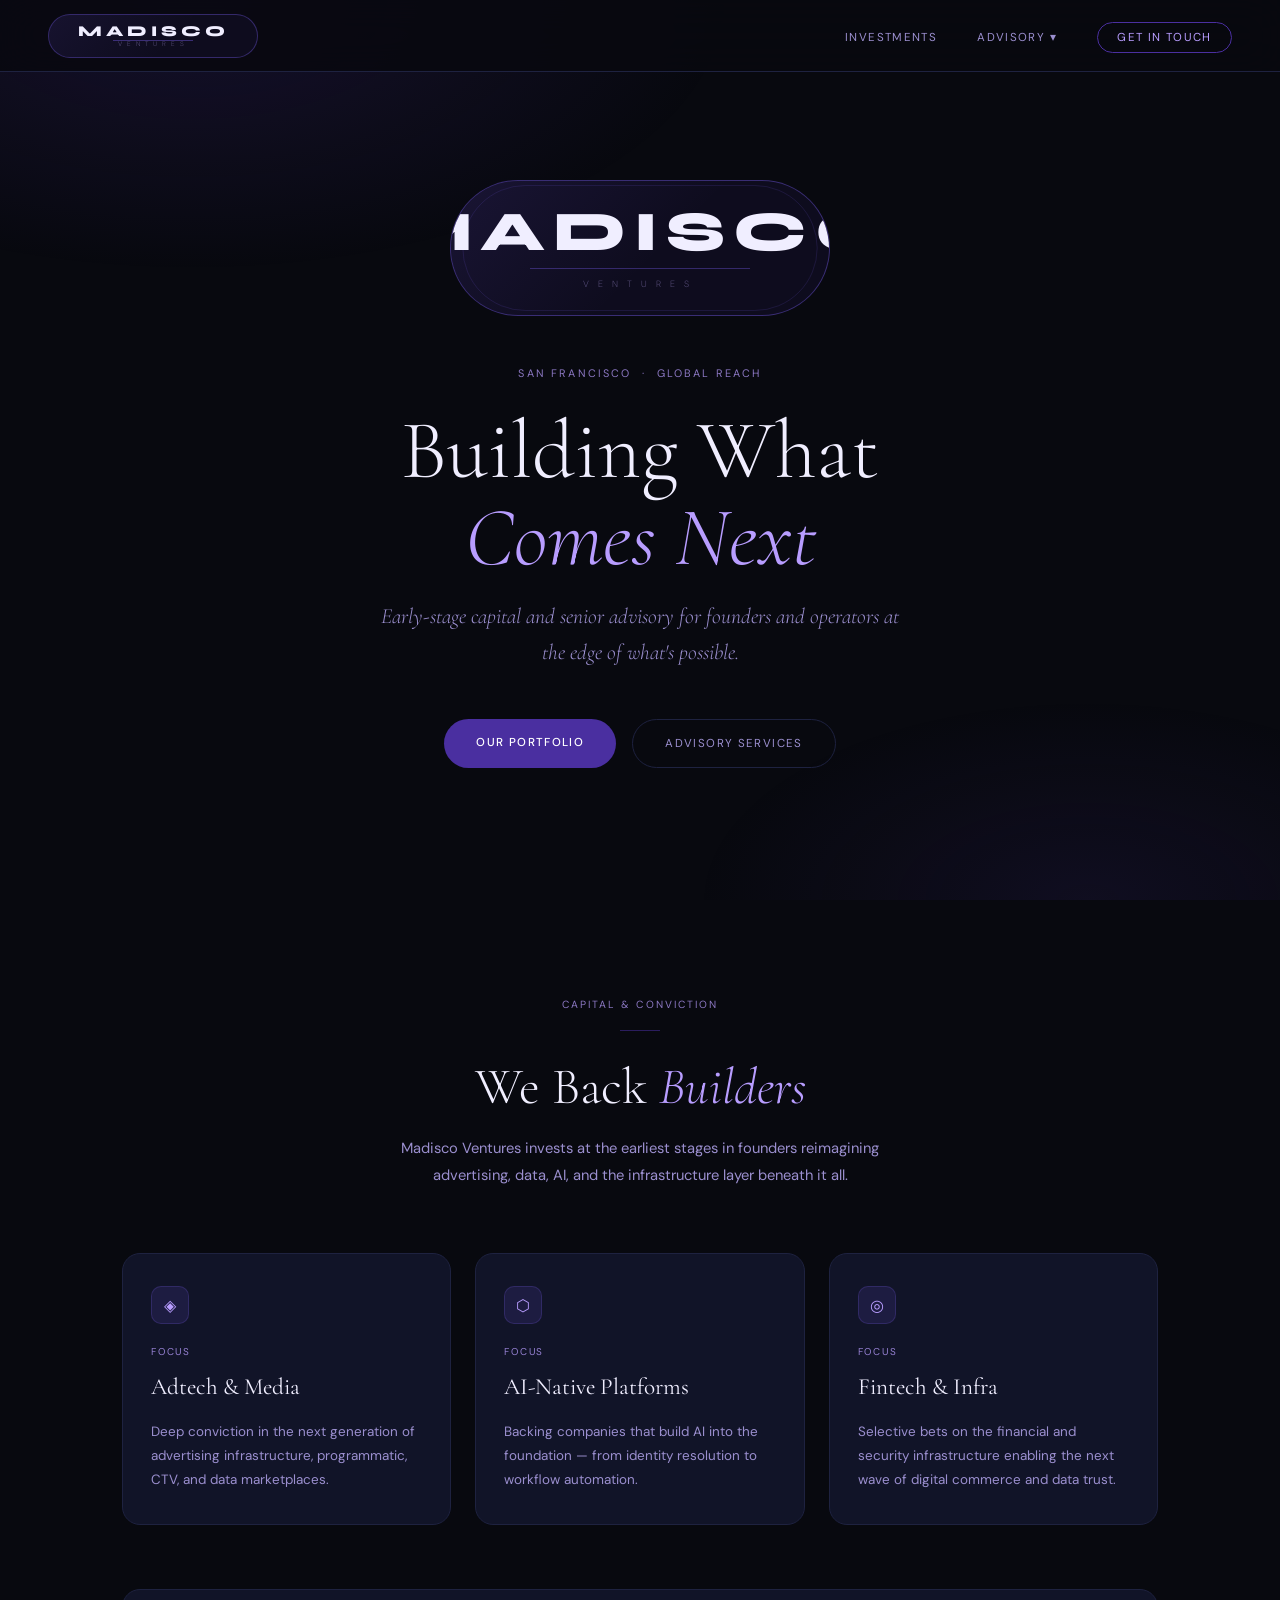
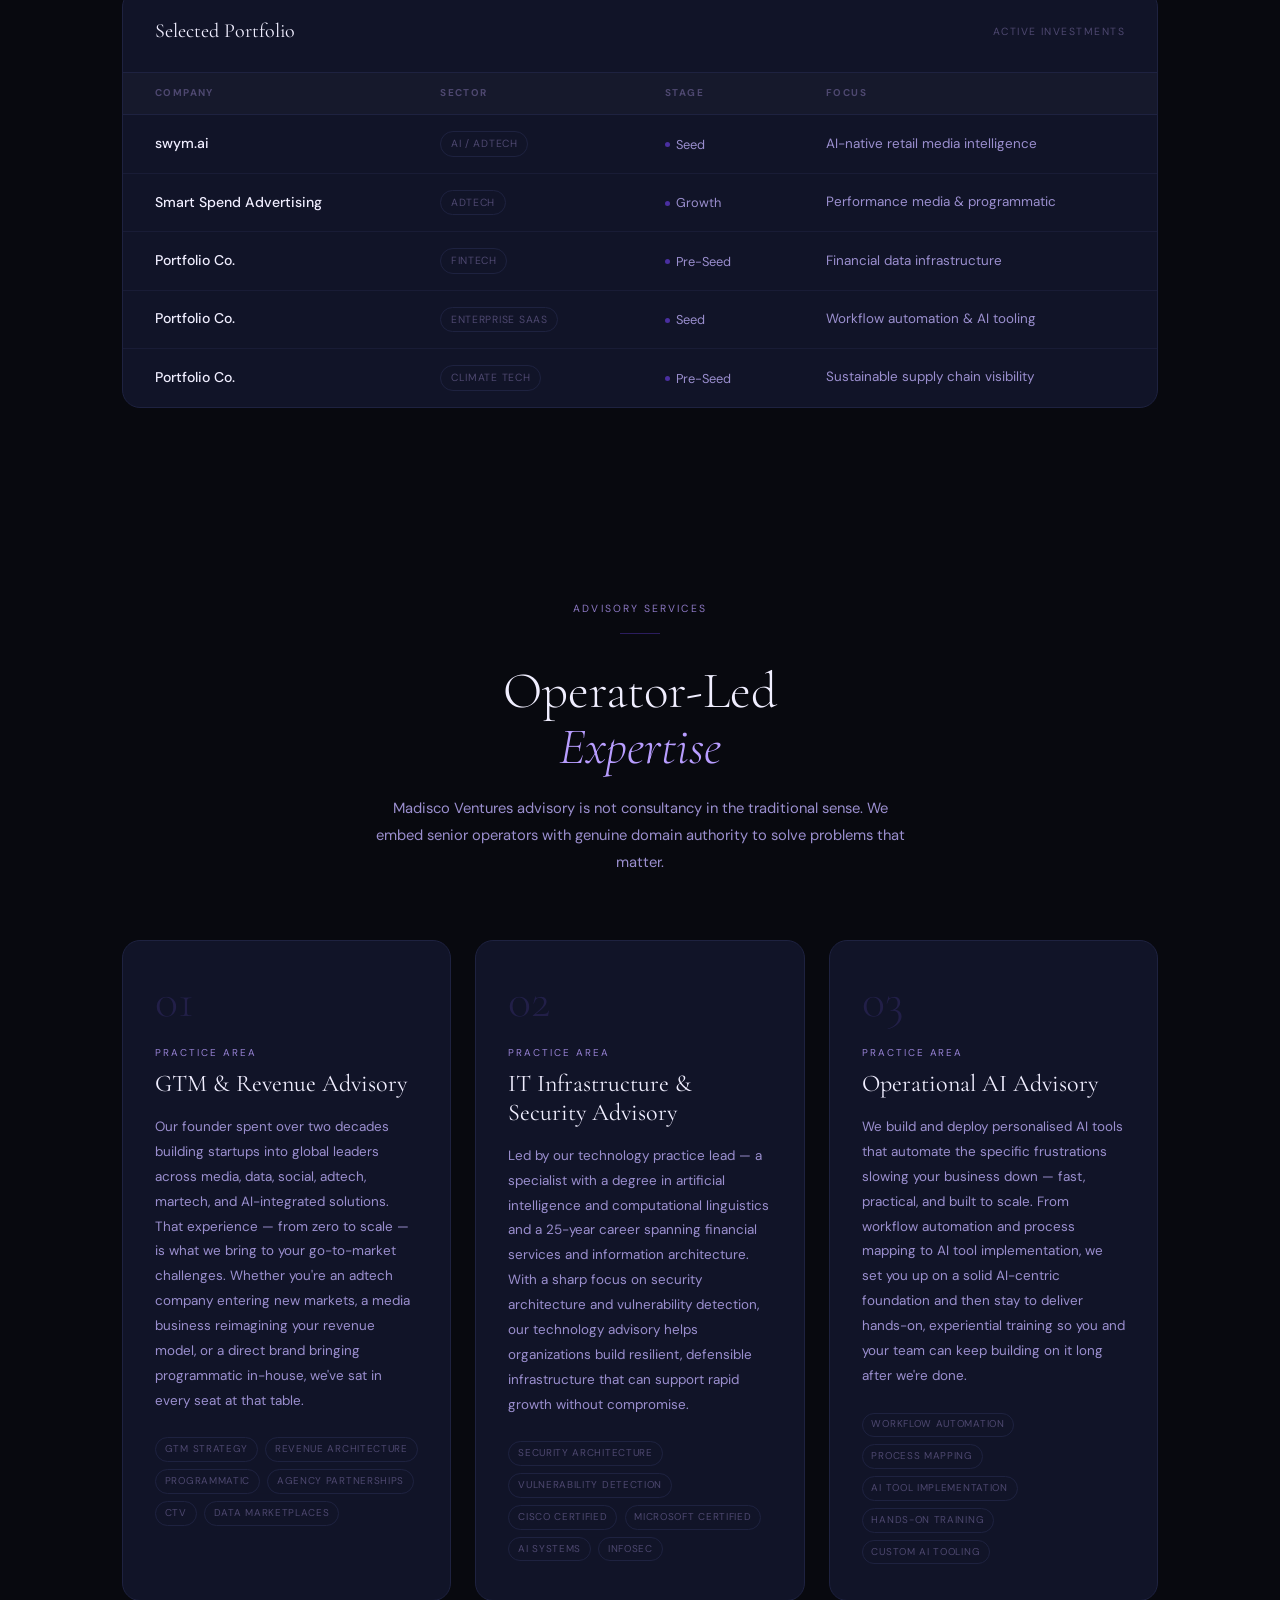
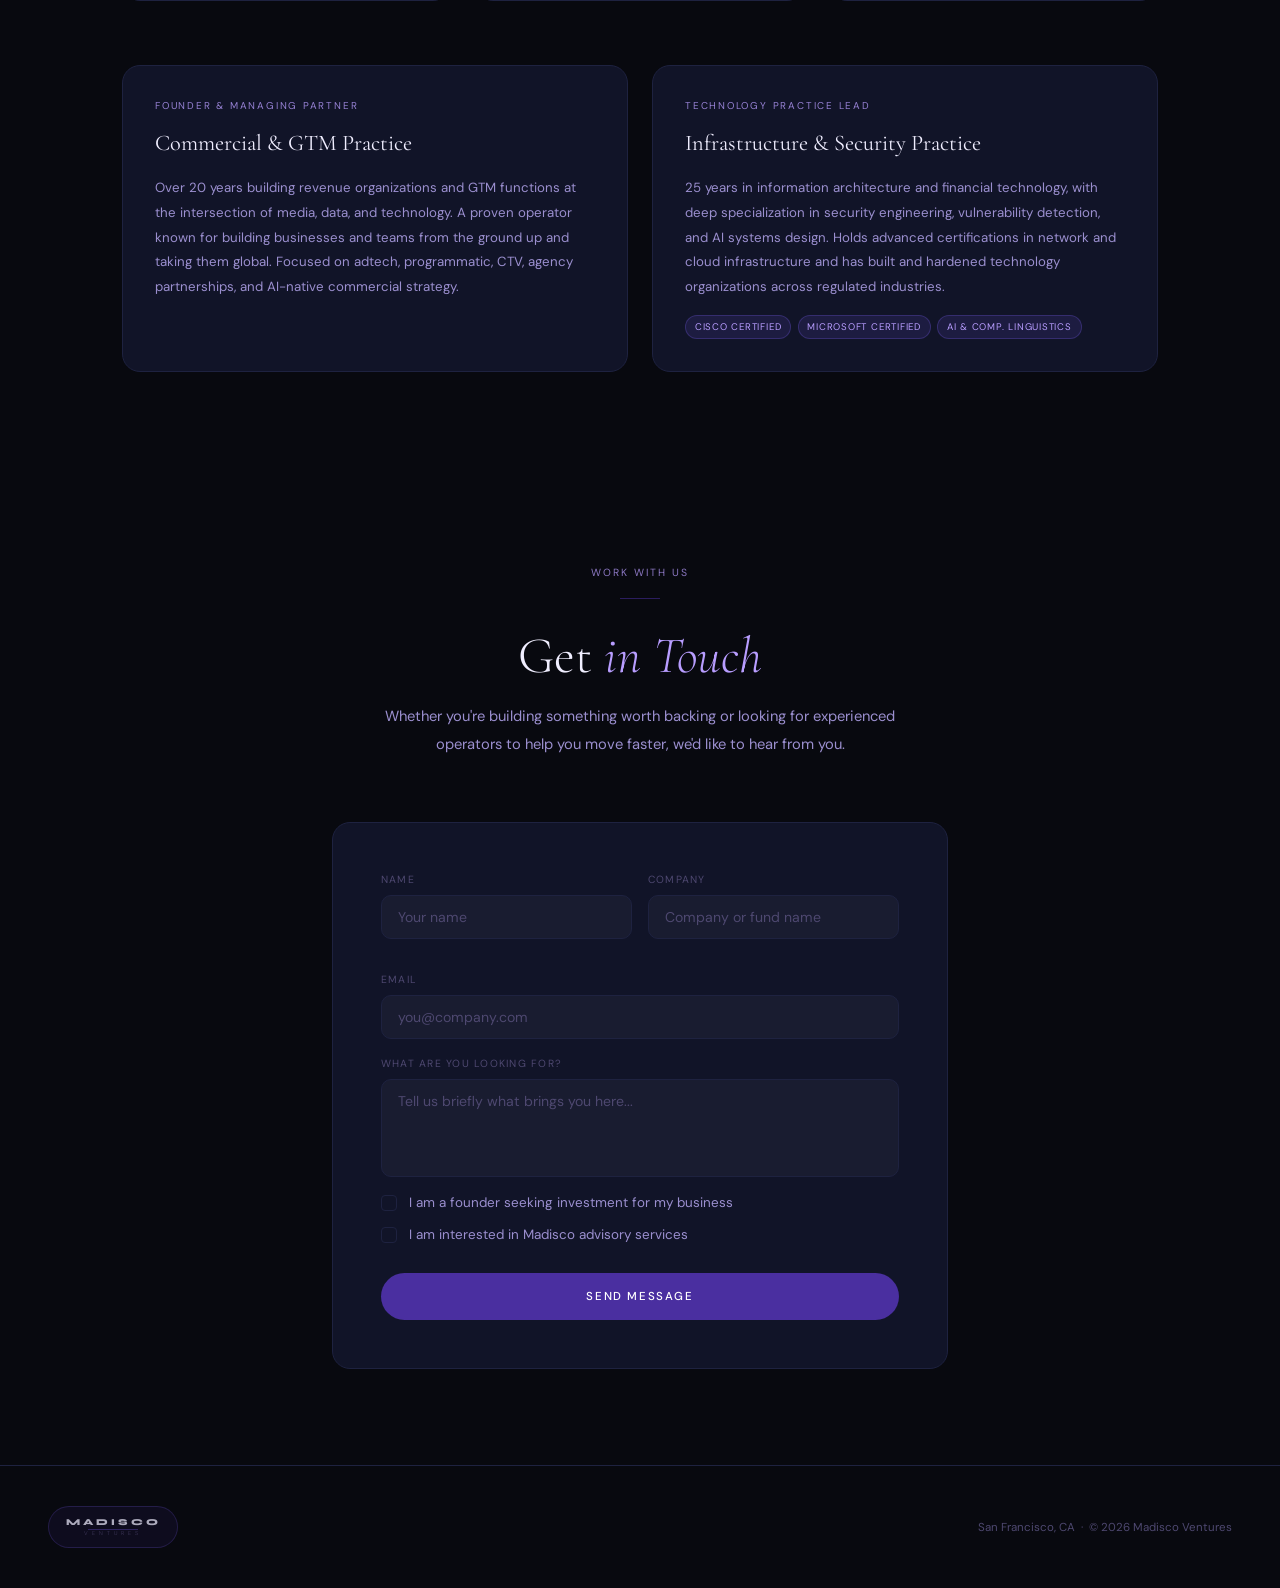
==== index.html @ ab62515a "add site content" ====
<!DOCTYPE html>
<html lang="en">
<head>
<meta charset="UTF-8">
<meta name="viewport" content="width=device-width, initial-scale=1.0">
<title>Madisco Ventures</title>
<link href="https://fonts.googleapis.com/css2?family=Syne:wght@700;800&family=Cormorant+Garamond:ital,wght@0,300;0,400;1,300;1,400&family=DM+Sans:wght@200;300;400;500&display=swap" rel="stylesheet">
<style>
  *, *::before, *::after { box-sizing: border-box; margin: 0; padding: 0; }

  :root {
    --navy: #08090f;
    --navy-mid: #0e0c1e;
    --navy-card: #111428;
    --navy-border: #1e2240;
    --purple-deep: #2d1f5e;
    --purple-mid: #4a2fa0;
    --purple-bright: #7c5ff5;
    --purple-light: #b89dff;
    --purple-glow: rgba(124, 95, 245, 0.12);
    --text-primary: #f0eeff;
    --text-secondary: #9b8fcf;
    --text-muted: #4e4870;
    --accent: #c4aeff;
    --white: #ffffff;
    --font-display: 'Syne', sans-serif;
    --font-editorial: 'Cormorant Garamond', serif;
    --font-body: 'DM Sans', sans-serif;
    --radius: 18px;
    --radius-sm: 10px;
  }

  html { scroll-behavior: smooth; }

  body {
    background: var(--navy);
    color: var(--text-primary);
    font-family: var(--font-body);
    font-size: 16px;
    line-height: 1.7;
    min-height: 100vh;
    overflow-x: hidden;
  }

  body::before {
    content: '';
    position: fixed;
    inset: 0;
    background:
      radial-gradient(ellipse 70% 50% at 15% 0%, rgba(74,47,160,0.2) 0%, transparent 60%),
      radial-gradient(ellipse 55% 40% at 85% 100%, rgba(45,31,94,0.22) 0%, transparent 55%);
    pointer-events: none;
    z-index: 0;
  }

  /* ── NAV ── */
  nav {
    position: fixed;
    top: 0; left: 0; right: 0;
    z-index: 100;
    display: flex;
    align-items: center;
    justify-content: space-between;
    padding: 0 3rem;
    height: 72px;
    background: rgba(8,9,15,0.88);
    backdrop-filter: blur(20px);
    border-bottom: 1px solid var(--navy-border);
  }

  /* LOGO PILL */
  .nav-logo {
    display: flex;
    align-items: center;
    justify-content: center;
    text-decoration: none;
    width: 210px;
    height: 44px;
    border-radius: 999px;
    background: var(--navy-mid);
    border: 1px solid rgba(124,95,245,0.35);
    position: relative;
    overflow: hidden;
    flex-shrink: 0;
  }

  .nav-logo::before {
    content: '';
    position: absolute;
    inset: 0;
    border-radius: 999px;
    background: linear-gradient(135deg, rgba(124,95,245,0.08) 0%, transparent 60%);
  }

  .nav-logo-inner {
    display: flex;
    flex-direction: column;
    align-items: center;
    justify-content: center;
    gap: 1px;
    position: relative;
    z-index: 1;
  }

  .nav-logo-main {
    font-family: 'Syne', sans-serif;
    font-weight: 800;
    font-size: 15px;
    letter-spacing: 4px;
    color: var(--text-primary);
    line-height: 1;
    text-transform: uppercase;
  }

  .nav-logo-rule {
    width: 80px;
    height: 0.5px;
    background: rgba(124,95,245,0.4);
  }

  .nav-logo-sub {
    font-family: var(--font-body);
    font-weight: 200;
    font-size: 6.5px;
    letter-spacing: 5px;
    color: rgba(196,174,255,0.55);
    text-transform: uppercase;
    line-height: 1;
  }

  .nav-links {
    display: flex;
    align-items: center;
    gap: 2.5rem;
    list-style: none;
  }

  .nav-links a {
    color: var(--text-secondary);
    text-decoration: none;
    font-size: 0.72rem;
    font-weight: 400;
    letter-spacing: 0.12em;
    text-transform: uppercase;
    transition: color 0.2s;
    cursor: pointer;
  }

  .nav-links a:hover { color: var(--accent); }

  .nav-links .dropdown { position: relative; }

  .nav-links .dropdown-menu {
    display: none;
    position: absolute;
    top: calc(100% + 14px);
    left: 50%;
    transform: translateX(-50%);
    background: var(--navy-card);
    border: 1px solid var(--navy-border);
    border-radius: var(--radius-sm);
    padding: 0.5rem 0;
    min-width: 270px;
    z-index: 200;
  }

  .nav-links .dropdown:hover .dropdown-menu { display: block; }

  .nav-links .dropdown-menu a {
    display: block;
    padding: 0.65rem 1.3rem;
    font-size: 0.7rem;
    letter-spacing: 0.09em;
    white-space: nowrap;
    color: var(--text-secondary);
  }

  .nav-links .dropdown-menu a:hover {
    background: var(--purple-glow);
    color: var(--accent);
  }

  .nav-cta {
    border: 1px solid var(--purple-mid) !important;
    color: var(--purple-light) !important;
    padding: 0.42rem 1.2rem;
    border-radius: 999px;
    transition: background 0.2s, border-color 0.2s !important;
  }

  .nav-cta:hover {
    background: var(--purple-glow) !important;
    border-color: var(--purple-light) !important;
    color: var(--accent) !important;
  }

  /* ── SECTIONS ── */
  section { position: relative; z-index: 1; }

  /* ── HERO ── */
  #home {
    min-height: 100vh;
    display: flex;
    flex-direction: column;
    align-items: center;
    justify-content: center;
    text-align: center;
    padding: 8rem 2rem 5rem;
  }

  /* HERO LOGO LARGE */
  .hero-logo-pill {
    display: inline-flex;
    flex-direction: column;
    align-items: center;
    justify-content: center;
    width: 380px;
    height: 136px;
    border-radius: 999px;
    background: var(--navy-mid);
    border: 1px solid rgba(124,95,245,0.4);
    position: relative;
    overflow: hidden;
    margin-bottom: 3rem;
  }

  .hero-logo-pill::before {
    content: '';
    position: absolute;
    inset: 0;
    border-radius: 999px;
    background: linear-gradient(135deg, rgba(124,95,245,0.1) 0%, transparent 55%);
  }

  .hero-logo-pill::after {
    content: '';
    position: absolute;
    inset: 0;
    border-radius: 999px;
    border: 1px solid rgba(124,95,245,0.15);
    transform: scale(0.94);
  }

  .hero-logo-main {
    font-family: 'Syne', sans-serif;
    font-weight: 800;
    font-size: 56px;
    letter-spacing: 8px;
    color: var(--text-primary);
    line-height: 1;
    position: relative;
    z-index: 1;
  }

  .hero-logo-rule {
    width: 220px;
    height: 0.5px;
    background: rgba(124,95,245,0.35);
    margin: 8px 0;
    position: relative;
    z-index: 1;
  }

  .hero-logo-sub {
    font-family: var(--font-body);
    font-weight: 200;
    font-size: 9px;
    letter-spacing: 9px;
    color: rgba(196,174,255,0.5);
    text-transform: uppercase;
    position: relative;
    z-index: 1;
  }

  .hero-eyebrow {
    font-size: 0.68rem;
    font-weight: 400;
    letter-spacing: 0.2em;
    text-transform: uppercase;
    color: var(--purple-light);
    margin-bottom: 1.5rem;
    opacity: 0.75;
  }

  .hero-title {
    font-family: var(--font-editorial);
    font-size: clamp(3rem, 6.5vw, 6rem);
    font-weight: 300;
    line-height: 1.05;
    color: var(--text-primary);
    margin-bottom: 1rem;
  }

  .hero-title em {
    font-style: italic;
    color: var(--purple-light);
  }

  .hero-sub {
    font-family: var(--font-editorial);
    font-size: clamp(1rem, 1.8vw, 1.35rem);
    font-weight: 300;
    font-style: italic;
    color: var(--text-secondary);
    max-width: 520px;
    margin: 0 auto 3rem;
  }

  .hero-actions {
    display: flex;
    gap: 1rem;
    justify-content: center;
    flex-wrap: wrap;
  }

  .btn-primary {
    background: var(--purple-mid);
    color: var(--white);
    border: none;
    padding: 0.85rem 2rem;
    border-radius: 999px;
    font-family: var(--font-body);
    font-size: 0.72rem;
    font-weight: 500;
    letter-spacing: 0.12em;
    text-transform: uppercase;
    cursor: pointer;
    transition: background 0.2s, transform 0.15s;
    text-decoration: none;
    display: inline-block;
  }

  .btn-primary:hover { background: var(--purple-bright); transform: translateY(-1px); }

  .btn-outline {
    background: transparent;
    color: var(--text-secondary);
    border: 1px solid var(--navy-border);
    padding: 0.85rem 2rem;
    border-radius: 999px;
    font-family: var(--font-body);
    font-size: 0.72rem;
    font-weight: 400;
    letter-spacing: 0.12em;
    text-transform: uppercase;
    cursor: pointer;
    transition: border-color 0.2s, color 0.2s;
    text-decoration: none;
    display: inline-block;
  }

  .btn-outline:hover { border-color: var(--purple-mid); color: var(--accent); }

  /* ── SHARED SECTION STYLES ── */
  .section-divider {
    width: 40px;
    height: 1px;
    background: var(--purple-mid);
    margin: 0 auto 1.8rem;
    opacity: 0.55;
  }

  .section-header {
    text-align: center;
    margin-bottom: 4rem;
  }

  .section-eyebrow {
    font-size: 0.65rem;
    letter-spacing: 0.2em;
    text-transform: uppercase;
    color: var(--purple-light);
    margin-bottom: 1rem;
    opacity: 0.75;
  }

  .section-title {
    font-family: var(--font-editorial);
    font-size: clamp(2.2rem, 4vw, 3.5rem);
    font-weight: 300;
    line-height: 1.1;
    color: var(--text-primary);
  }

  .section-title em {
    font-style: italic;
    color: var(--purple-light);
  }

  .section-body {
    font-size: 0.92rem;
    color: var(--text-secondary);
    max-width: 540px;
    margin: 1.2rem auto 0;
    line-height: 1.85;
  }

  /* ── INVESTMENTS ── */
  #investments {
    padding: 6rem 2rem;
    max-width: 1100px;
    margin: 0 auto;
  }

  .pillars {
    display: grid;
    grid-template-columns: repeat(auto-fit, minmax(270px, 1fr));
    gap: 1.5rem;
    margin-bottom: 4rem;
  }

  .pillar-card {
    background: var(--navy-card);
    border: 1px solid var(--navy-border);
    border-radius: var(--radius);
    padding: 2rem 1.75rem;
    transition: border-color 0.25s;
  }

  .pillar-card:hover { border-color: rgba(124,95,245,0.4); }

  .pillar-icon {
    width: 38px;
    height: 38px;
    border-radius: 10px;
    background: var(--purple-glow);
    border: 1px solid rgba(124,95,245,0.2);
    display: flex;
    align-items: center;
    justify-content: center;
    margin-bottom: 1.2rem;
    font-size: 1rem;
    color: var(--purple-light);
  }

  .pillar-label {
    font-size: 0.62rem;
    letter-spacing: 0.18em;
    text-transform: uppercase;
    color: var(--purple-light);
    margin-bottom: 0.5rem;
    opacity: 0.8;
  }

  .pillar-title {
    font-family: var(--font-editorial);
    font-size: 1.45rem;
    font-weight: 400;
    color: var(--text-primary);
    margin-bottom: 0.75rem;
  }

  .pillar-desc {
    font-size: 0.84rem;
    color: var(--text-secondary);
    line-height: 1.8;
  }

  /* PORTFOLIO TABLE */
  .portfolio-table-wrap {
    background: var(--navy-card);
    border: 1px solid var(--navy-border);
    border-radius: var(--radius);
    overflow: hidden;
  }

  .portfolio-table-header {
    padding: 1.5rem 2rem;
    border-bottom: 1px solid var(--navy-border);
    display: flex;
    align-items: center;
    justify-content: space-between;
  }

  .portfolio-table-header h3 {
    font-family: var(--font-editorial);
    font-size: 1.25rem;
    font-weight: 400;
    color: var(--text-primary);
  }

  .portfolio-table-header span {
    font-size: 0.65rem;
    letter-spacing: 0.14em;
    text-transform: uppercase;
    color: var(--text-muted);
  }

  table { width: 100%; border-collapse: collapse; }

  thead th {
    padding: 0.75rem 2rem;
    font-size: 0.62rem;
    letter-spacing: 0.14em;
    text-transform: uppercase;
    color: var(--text-muted);
    text-align: left;
    background: rgba(255,255,255,0.02);
    border-bottom: 1px solid var(--navy-border);
  }

  tbody td {
    padding: 1rem 2rem;
    font-size: 0.84rem;
    color: var(--text-secondary);
    border-bottom: 1px solid rgba(30,34,64,0.6);
    vertical-align: middle;
  }

  tbody tr:last-child td { border-bottom: none; }
  tbody tr:hover td { background: rgba(124,95,245,0.04); }

  .company-name { color: var(--text-primary); font-weight: 500; font-size: 0.88rem; }

  .sector-badge {
    display: inline-block;
    padding: 0.18rem 0.6rem;
    border-radius: 999px;
    font-size: 0.65rem;
    letter-spacing: 0.07em;
    text-transform: uppercase;
    border: 1px solid var(--navy-border);
    color: var(--text-muted);
  }

  .stage-dot {
    display: inline-flex;
    align-items: center;
    gap: 0.4rem;
    font-size: 0.8rem;
  }

  .stage-dot::before {
    content: '';
    display: inline-block;
    width: 5px;
    height: 5px;
    border-radius: 50%;
    background: var(--purple-mid);
    flex-shrink: 0;
  }

  /* ── ADVISORY ── */
  #advisory {
    padding: 6rem 2rem;
    max-width: 1100px;
    margin: 0 auto;
  }

  .advisory-grid {
    display: grid;
    grid-template-columns: repeat(auto-fit, minmax(300px, 1fr));
    gap: 1.5rem;
    margin-bottom: 4rem;
  }

  .advisory-card {
    background: var(--navy-card);
    border: 1px solid var(--navy-border);
    border-radius: var(--radius);
    padding: 2.25rem 2rem;
    transition: border-color 0.25s, transform 0.2s;
    position: relative;
    overflow: hidden;
  }

  .advisory-card::before {
    content: '';
    position: absolute;
    top: 0; left: 0; right: 0;
    height: 2px;
    background: linear-gradient(90deg, var(--purple-mid), transparent);
    opacity: 0;
    transition: opacity 0.25s;
  }

  .advisory-card:hover {
    border-color: rgba(124,95,245,0.4);
    transform: translateY(-2px);
  }

  .advisory-card:hover::before { opacity: 1; }

  .advisory-number {
    font-family: var(--font-editorial);
    font-size: 3rem;
    font-weight: 300;
    color: rgba(124,95,245,0.16);
    line-height: 1;
    margin-bottom: 1.2rem;
  }

  .advisory-practice {
    font-size: 0.62rem;
    letter-spacing: 0.2em;
    text-transform: uppercase;
    color: var(--purple-light);
    margin-bottom: 0.55rem;
    opacity: 0.8;
  }

  .advisory-title {
    font-family: var(--font-editorial);
    font-size: 1.5rem;
    font-weight: 400;
    color: var(--text-primary);
    margin-bottom: 1rem;
    line-height: 1.2;
  }

  .advisory-desc {
    font-size: 0.84rem;
    color: var(--text-secondary);
    line-height: 1.85;
    margin-bottom: 1.5rem;
  }

  .advisory-tags {
    display: flex;
    flex-wrap: wrap;
    gap: 0.45rem;
  }

  .tag {
    font-size: 0.62rem;
    letter-spacing: 0.07em;
    text-transform: uppercase;
    color: var(--text-muted);
    border: 1px solid var(--navy-border);
    padding: 0.18rem 0.55rem;
    border-radius: 999px;
  }

  /* TEAM */
  .team-strip {
    display: grid;
    grid-template-columns: repeat(auto-fit, minmax(280px, 1fr));
    gap: 1.5rem;
    margin-top: 3rem;
  }

  .team-card {
    background: var(--navy-card);
    border: 1px solid var(--navy-border);
    border-radius: var(--radius);
    padding: 2rem;
  }

  .team-role {
    font-size: 0.62rem;
    letter-spacing: 0.18em;
    text-transform: uppercase;
    color: var(--purple-light);
    margin-bottom: 0.55rem;
    opacity: 0.8;
  }

  .team-name {
    font-family: var(--font-editorial);
    font-size: 1.4rem;
    font-weight: 400;
    color: var(--text-primary);
    margin-bottom: 0.9rem;
  }

  .team-bio {
    font-size: 0.83rem;
    color: var(--text-secondary);
    line-height: 1.85;
  }

  .cert-row {
    display: flex;
    flex-wrap: wrap;
    gap: 0.4rem;
    margin-top: 1rem;
  }

  .cert {
    font-size: 0.6rem;
    letter-spacing: 0.08em;
    text-transform: uppercase;
    color: var(--purple-light);
    border: 1px solid rgba(124,95,245,0.25);
    padding: 0.18rem 0.55rem;
    border-radius: 999px;
    background: var(--purple-glow);
  }

  /* ── CONTACT ── */
  #contact {
    padding: 6rem 2rem;
    max-width: 680px;
    margin: 0 auto;
  }

  .contact-form {
    background: var(--navy-card);
    border: 1px solid var(--navy-border);
    border-radius: var(--radius);
    padding: 3rem;
    margin-top: 3rem;
  }

  .form-row {
    display: grid;
    grid-template-columns: 1fr 1fr;
    gap: 1rem;
    margin-bottom: 1rem;
  }

  .form-group {
    display: flex;
    flex-direction: column;
    gap: 0.4rem;
    margin-bottom: 1rem;
  }

  .form-group label {
    font-size: 0.65rem;
    letter-spacing: 0.12em;
    text-transform: uppercase;
    color: var(--text-muted);
  }

  .form-group input,
  .form-group textarea {
    background: rgba(255,255,255,0.035);
    border: 1px solid var(--navy-border);
    border-radius: var(--radius-sm);
    color: var(--text-primary);
    font-family: var(--font-body);
    font-size: 0.88rem;
    padding: 0.75rem 1rem;
    outline: none;
    transition: border-color 0.2s;
    resize: none;
  }

  .form-group input:focus,
  .form-group textarea:focus { border-color: var(--purple-mid); }

  .form-group input::placeholder,
  .form-group textarea::placeholder { color: var(--text-muted); }

  .checkbox-group {
    display: flex;
    flex-direction: column;
    gap: 0.75rem;
    margin-bottom: 1.75rem;
  }

  .checkbox-label {
    display: flex;
    align-items: flex-start;
    gap: 0.75rem;
    cursor: pointer;
    font-size: 0.84rem;
    color: var(--text-secondary);
    line-height: 1.5;
  }

  .checkbox-label input[type="checkbox"] {
    appearance: none;
    width: 16px;
    height: 16px;
    border: 1px solid var(--navy-border);
    border-radius: 4px;
    background: transparent;
    cursor: pointer;
    flex-shrink: 0;
    margin-top: 2px;
    transition: background 0.15s, border-color 0.15s;
    position: relative;
  }

  .checkbox-label input[type="checkbox"]:checked {
    background: var(--purple-mid);
    border-color: var(--purple-mid);
  }

  .checkbox-label input[type="checkbox"]:checked::after {
    content: '✓';
    position: absolute;
    top: 50%; left: 50%;
    transform: translate(-50%, -50%);
    color: white;
    font-size: 10px;
    line-height: 1;
  }

  .form-submit {
    width: 100%;
    padding: 1rem;
    background: var(--purple-mid);
    color: white;
    border: none;
    border-radius: 999px;
    font-family: var(--font-body);
    font-size: 0.72rem;
    font-weight: 500;
    letter-spacing: 0.14em;
    text-transform: uppercase;
    cursor: pointer;
    transition: background 0.2s, transform 0.15s;
  }

  .form-submit:hover { background: var(--purple-bright); transform: translateY(-1px); }

  /* ── FOOTER ── */
  footer {
    position: relative;
    z-index: 1;
    border-top: 1px solid var(--navy-border);
    padding: 2.5rem 3rem;
    display: flex;
    align-items: center;
    justify-content: space-between;
    flex-wrap: wrap;
    gap: 1rem;
  }

  .footer-logo-pill {
    display: inline-flex;
    flex-direction: column;
    align-items: center;
    justify-content: center;
    width: 130px;
    height: 42px;
    border-radius: 999px;
    background: var(--navy-mid);
    border: 1px solid rgba(124,95,245,0.2);
    gap: 2px;
  }

  .footer-logo-main {
    font-family: 'Syne', sans-serif;
    font-weight: 800;
    font-size: 9px;
    letter-spacing: 3px;
    color: rgba(240,238,255,0.7);
    text-transform: uppercase;
    line-height: 1;
  }

  .footer-logo-rule {
    width: 50px;
    height: 0.5px;
    background: rgba(124,95,245,0.3);
  }

  .footer-logo-sub {
    font-family: var(--font-body);
    font-weight: 200;
    font-size: 5.5px;
    letter-spacing: 4px;
    color: rgba(196,174,255,0.4);
    text-transform: uppercase;
    line-height: 1;
  }

  footer p {
    font-size: 0.72rem;
    color: var(--text-muted);
  }

  /* ── ANIMATIONS ── */
  .fade-up {
    opacity: 0;
    transform: translateY(22px);
    transition: opacity 0.65s ease, transform 0.65s ease;
  }

  .fade-up.visible {
    opacity: 1;
    transform: translateY(0);
  }
</style>
</head>
<body>

<!-- NAV -->
<nav>
  <a class="nav-logo" href="#home">
    <div class="nav-logo-inner">
      <span class="nav-logo-main">MADISCO</span>
      <div class="nav-logo-rule"></div>
      <span class="nav-logo-sub">Ventures</span>
    </div>
  </a>
  <ul class="nav-links">
    <li><a href="#investments">Investments</a></li>
    <li class="dropdown">
      <a href="#advisory">Advisory &#9662;</a>
      <div class="dropdown-menu">
        <a href="#advisory">GTM &amp; Revenue Advisory</a>
        <a href="#advisory">IT Infrastructure &amp; Security Advisory</a>
        <a href="#advisory">Operational AI Advisory</a>
      </div>
    </li>
    <li><a href="#contact" class="nav-cta">Get in Touch</a></li>
  </ul>
</nav>

<!-- HERO -->
<section id="home">
  <div class="hero-logo-pill">
    <span class="hero-logo-main">MADISCO</span>
    <div class="hero-logo-rule"></div>
    <span class="hero-logo-sub">Ventures</span>
  </div>
  <p class="hero-eyebrow">San Francisco &nbsp;·&nbsp; Global Reach</p>
  <h1 class="hero-title">Building What<br><em>Comes Next</em></h1>
  <p class="hero-sub">Early-stage capital and senior advisory for founders and operators at the edge of what's possible.</p>
  <div class="hero-actions">
    <a href="#investments" class="btn-primary">Our Portfolio</a>
    <a href="#advisory" class="btn-outline">Advisory Services</a>
  </div>
</section>

<!-- INVESTMENTS -->
<section id="investments">
  <div class="section-header fade-up">
    <p class="section-eyebrow">Capital &amp; Conviction</p>
    <div class="section-divider"></div>
    <h2 class="section-title">We Back <em>Builders</em></h2>
    <p class="section-body">Madisco Ventures invests at the earliest stages in founders reimagining advertising, data, AI, and the infrastructure layer beneath it all.</p>
  </div>

  <div class="pillars fade-up">
    <div class="pillar-card">
      <div class="pillar-icon">◈</div>
      <p class="pillar-label">Focus</p>
      <h3 class="pillar-title">Adtech &amp; Media</h3>
      <p class="pillar-desc">Deep conviction in the next generation of advertising infrastructure, programmatic, CTV, and data marketplaces.</p>
    </div>
    <div class="pillar-card">
      <div class="pillar-icon">⬡</div>
      <p class="pillar-label">Focus</p>
      <h3 class="pillar-title">AI-Native Platforms</h3>
      <p class="pillar-desc">Backing companies that build AI into the foundation — from identity resolution to workflow automation.</p>
    </div>
    <div class="pillar-card">
      <div class="pillar-icon">◎</div>
      <p class="pillar-label">Focus</p>
      <h3 class="pillar-title">Fintech &amp; Infra</h3>
      <p class="pillar-desc">Selective bets on the financial and security infrastructure enabling the next wave of digital commerce and data trust.</p>
    </div>
  </div>

  <div class="portfolio-table-wrap fade-up">
    <div class="portfolio-table-header">
      <h3>Selected Portfolio</h3>
      <span>Active Investments</span>
    </div>
    <table>
      <thead>
        <tr>
          <th>Company</th>
          <th>Sector</th>
          <th>Stage</th>
          <th>Focus</th>
        </tr>
      </thead>
      <tbody>
        <tr>
          <td><span class="company-name">swym.ai</span></td>
          <td><span class="sector-badge">AI / Adtech</span></td>
          <td><span class="stage-dot">Seed</span></td>
          <td>AI-native retail media intelligence</td>
        </tr>
        <tr>
          <td><span class="company-name">Smart Spend Advertising</span></td>
          <td><span class="sector-badge">Adtech</span></td>
          <td><span class="stage-dot">Growth</span></td>
          <td>Performance media &amp; programmatic</td>
        </tr>
        <tr>
          <td><span class="company-name">Portfolio Co.</span></td>
          <td><span class="sector-badge">Fintech</span></td>
          <td><span class="stage-dot">Pre-Seed</span></td>
          <td>Financial data infrastructure</td>
        </tr>
        <tr>
          <td><span class="company-name">Portfolio Co.</span></td>
          <td><span class="sector-badge">Enterprise SaaS</span></td>
          <td><span class="stage-dot">Seed</span></td>
          <td>Workflow automation &amp; AI tooling</td>
        </tr>
        <tr>
          <td><span class="company-name">Portfolio Co.</span></td>
          <td><span class="sector-badge">Climate Tech</span></td>
          <td><span class="stage-dot">Pre-Seed</span></td>
          <td>Sustainable supply chain visibility</td>
        </tr>
      </tbody>
    </table>
  </div>
</section>

<!-- ADVISORY -->
<section id="advisory">
  <div class="section-header fade-up">
    <p class="section-eyebrow">Advisory Services</p>
    <div class="section-divider"></div>
    <h2 class="section-title">Operator-Led<br><em>Expertise</em></h2>
    <p class="section-body">Madisco Ventures advisory is not consultancy in the traditional sense. We embed senior operators with genuine domain authority to solve problems that matter.</p>
  </div>

  <div class="advisory-grid fade-up">
    <div class="advisory-card">
      <div class="advisory-number">01</div>
      <p class="advisory-practice">Practice Area</p>
      <h3 class="advisory-title">GTM &amp; Revenue Advisory</h3>
      <p class="advisory-desc">Our founder spent over two decades building startups into global leaders across media, data, social, adtech, martech, and AI-integrated solutions. That experience — from zero to scale — is what we bring to your go-to-market challenges. Whether you're an adtech company entering new markets, a media business reimagining your revenue model, or a direct brand bringing programmatic in-house, we've sat in every seat at that table.</p>
      <div class="advisory-tags">
        <span class="tag">GTM Strategy</span>
        <span class="tag">Revenue Architecture</span>
        <span class="tag">Programmatic</span>
        <span class="tag">Agency Partnerships</span>
        <span class="tag">CTV</span>
        <span class="tag">Data Marketplaces</span>
      </div>
    </div>

    <div class="advisory-card">
      <div class="advisory-number">02</div>
      <p class="advisory-practice">Practice Area</p>
      <h3 class="advisory-title">IT Infrastructure &amp; Security Advisory</h3>
      <p class="advisory-desc">Led by our technology practice lead — a specialist with a degree in artificial intelligence and computational linguistics and a 25-year career spanning financial services and information architecture. With a sharp focus on security architecture and vulnerability detection, our technology advisory helps organizations build resilient, defensible infrastructure that can support rapid growth without compromise.</p>
      <div class="advisory-tags">
        <span class="tag">Security Architecture</span>
        <span class="tag">Vulnerability Detection</span>
        <span class="tag">Cisco Certified</span>
        <span class="tag">Microsoft Certified</span>
        <span class="tag">AI Systems</span>
        <span class="tag">InfoSec</span>
      </div>
    </div>

    <div class="advisory-card">
      <div class="advisory-number">03</div>
      <p class="advisory-practice">Practice Area</p>
      <h3 class="advisory-title">Operational AI Advisory</h3>
      <p class="advisory-desc">We build and deploy personalised AI tools that automate the specific frustrations slowing your business down — fast, practical, and built to scale. From workflow automation and process mapping to AI tool implementation, we set you up on a solid AI-centric foundation and then stay to deliver hands-on, experiential training so you and your team can keep building on it long after we're done.</p>
      <div class="advisory-tags">
        <span class="tag">Workflow Automation</span>
        <span class="tag">Process Mapping</span>
        <span class="tag">AI Tool Implementation</span>
        <span class="tag">Hands-On Training</span>
        <span class="tag">Custom AI Tooling</span>
      </div>
    </div>
  </div>

  <div class="team-strip fade-up">
    <div class="team-card">
      <p class="team-role">Founder &amp; Managing Partner</p>
      <h3 class="team-name">Commercial &amp; GTM Practice</h3>
      <p class="team-bio">Over 20 years building revenue organizations and GTM functions at the intersection of media, data, and technology. A proven operator known for building businesses and teams from the ground up and taking them global. Focused on adtech, programmatic, CTV, agency partnerships, and AI-native commercial strategy.</p>
    </div>
    <div class="team-card">
      <p class="team-role">Technology Practice Lead</p>
      <h3 class="team-name">Infrastructure &amp; Security Practice</h3>
      <p class="team-bio">25 years in information architecture and financial technology, with deep specialization in security engineering, vulnerability detection, and AI systems design. Holds advanced certifications in network and cloud infrastructure and has built and hardened technology organizations across regulated industries.</p>
      <div class="cert-row">
        <span class="cert">Cisco Certified</span>
        <span class="cert">Microsoft Certified</span>
        <span class="cert">AI &amp; Comp. Linguistics</span>
      </div>
    </div>
  </div>
</section>

<!-- CONTACT -->
<section id="contact">
  <div class="section-header fade-up">
    <p class="section-eyebrow">Work With Us</p>
    <div class="section-divider"></div>
    <h2 class="section-title">Get <em>in Touch</em></h2>
    <p class="section-body">Whether you're building something worth backing or looking for experienced operators to help you move faster, we'd like to hear from you.</p>
  </div>

  <div class="contact-form fade-up">
    <div class="form-row">
      <div class="form-group">
        <label>Name</label>
        <input type="text" placeholder="Your name">
      </div>
      <div class="form-group">
        <label>Company</label>
        <input type="text" placeholder="Company or fund name">
      </div>
    </div>
    <div class="form-group">
      <label>Email</label>
      <input type="email" placeholder="you@company.com">
    </div>
    <div class="form-group">
      <label>What are you looking for?</label>
      <textarea rows="4" placeholder="Tell us briefly what brings you here..."></textarea>
    </div>
    <div class="checkbox-group">
      <label class="checkbox-label">
        <input type="checkbox">
        I am a founder seeking investment for my business
      </label>
      <label class="checkbox-label">
        <input type="checkbox">
        I am interested in Madisco advisory services
      </label>
    </div>
    <button class="form-submit">Send Message</button>
  </div>
</section>

<!-- FOOTER -->
<footer>
  <div class="footer-logo-pill">
    <span class="footer-logo-main">MADISCO</span>
    <div class="footer-logo-rule"></div>
    <span class="footer-logo-sub">Ventures</span>
  </div>
  <p>San Francisco, CA &nbsp;·&nbsp; &copy; 2026 Madisco Ventures</p>
</footer>

<script>
const observer = new IntersectionObserver((entries) => {
  entries.forEach(entry => {
    if (entry.isIntersecting) entry.target.classList.add('visible');
  });
}, { threshold: 0.1 });

document.querySelectorAll('.fade-up').forEach(el => observer.observe(el));

document.querySelectorAll('a[href^="#"]').forEach(a => {
  a.addEventListener('click', e => {
    e.preventDefault();
    const target = document.querySelector(a.getAttribute('href'));
    if (target) target.scrollIntoView({ behavior: 'smooth' });
  });
});
</script>

</body>
</html>
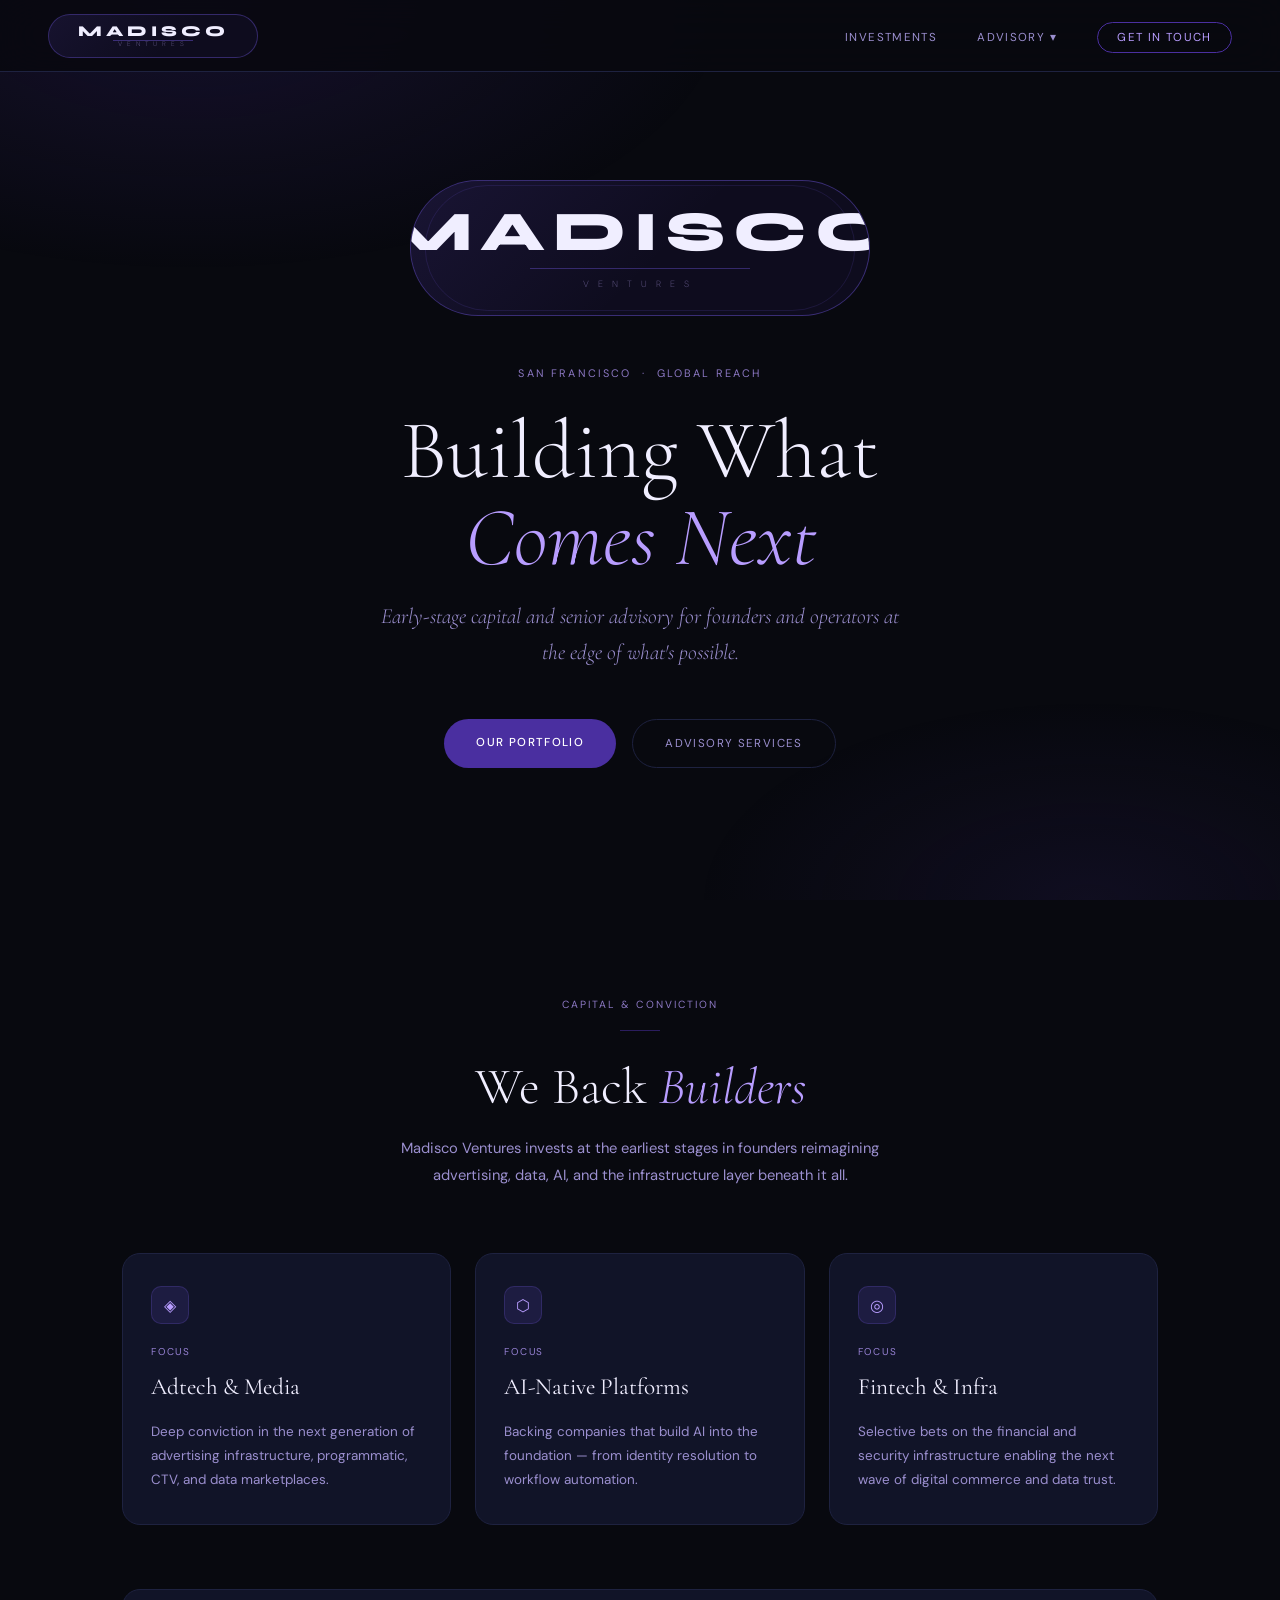
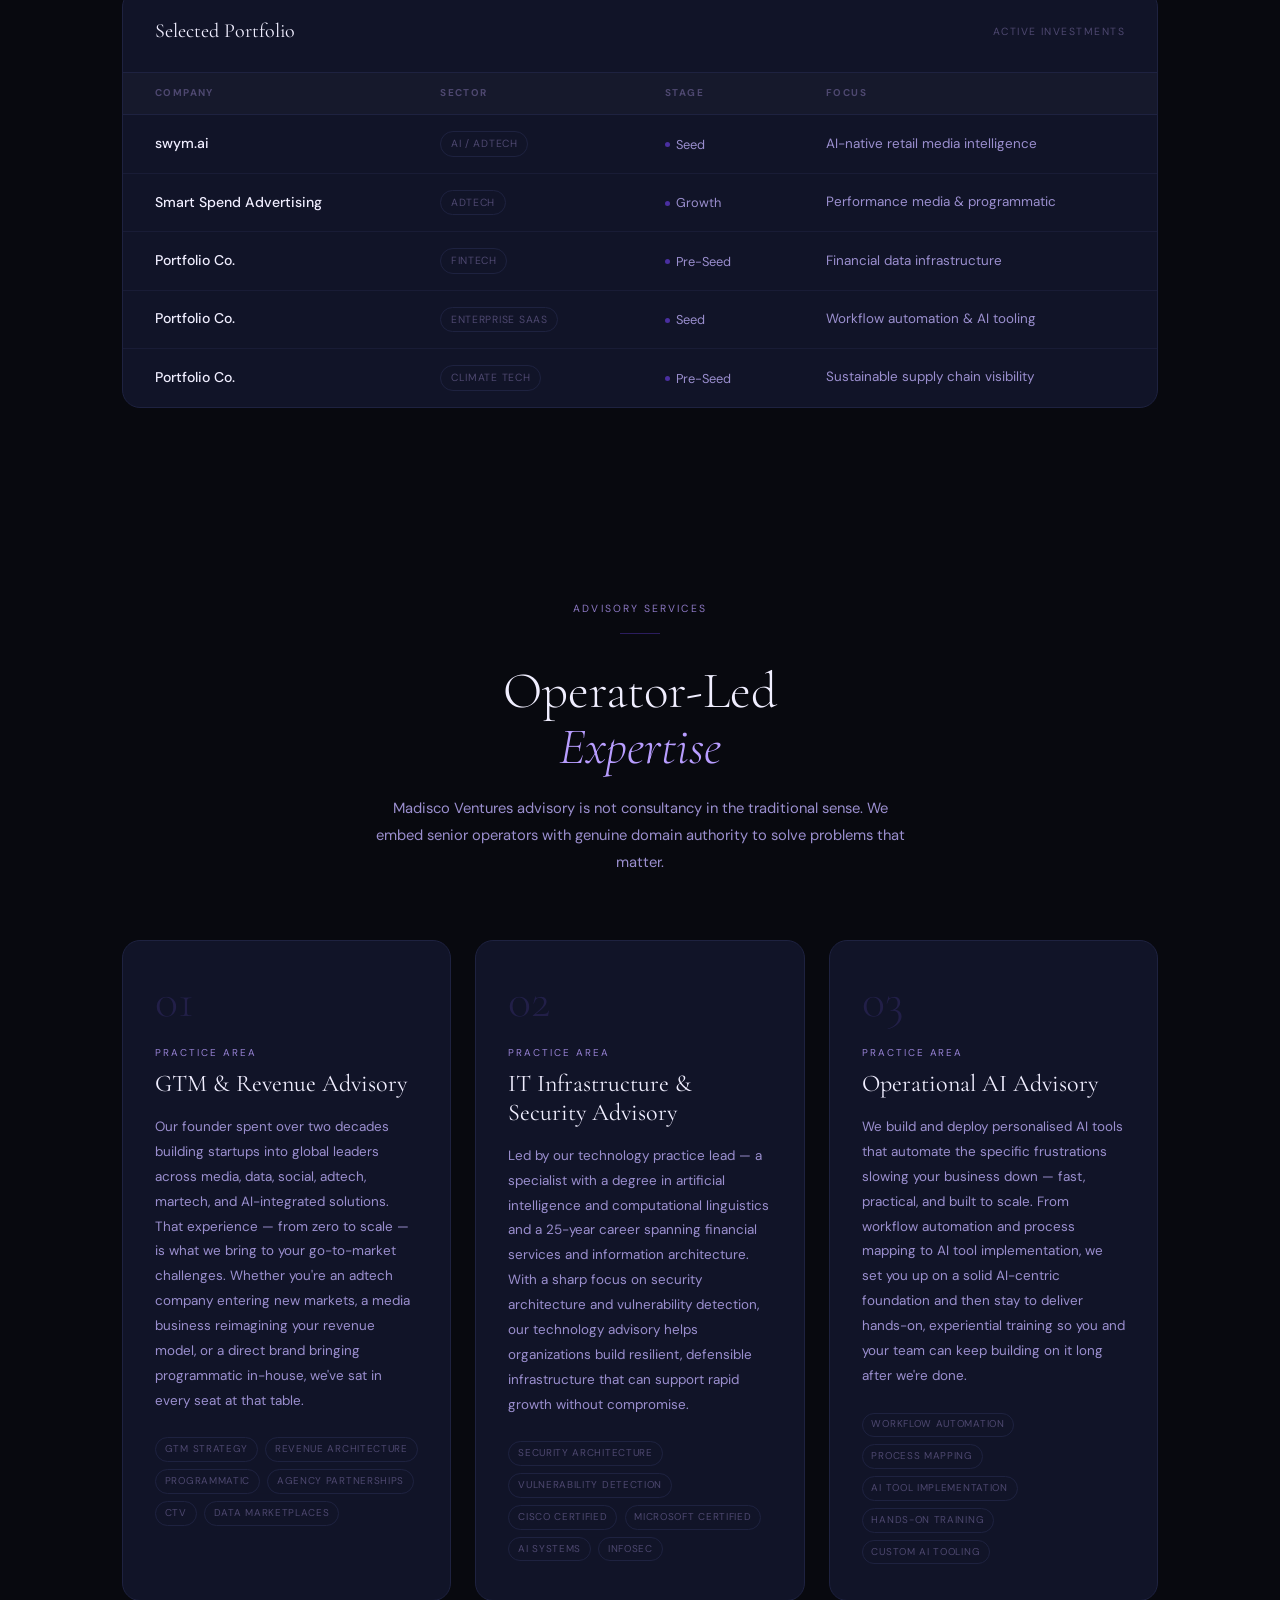
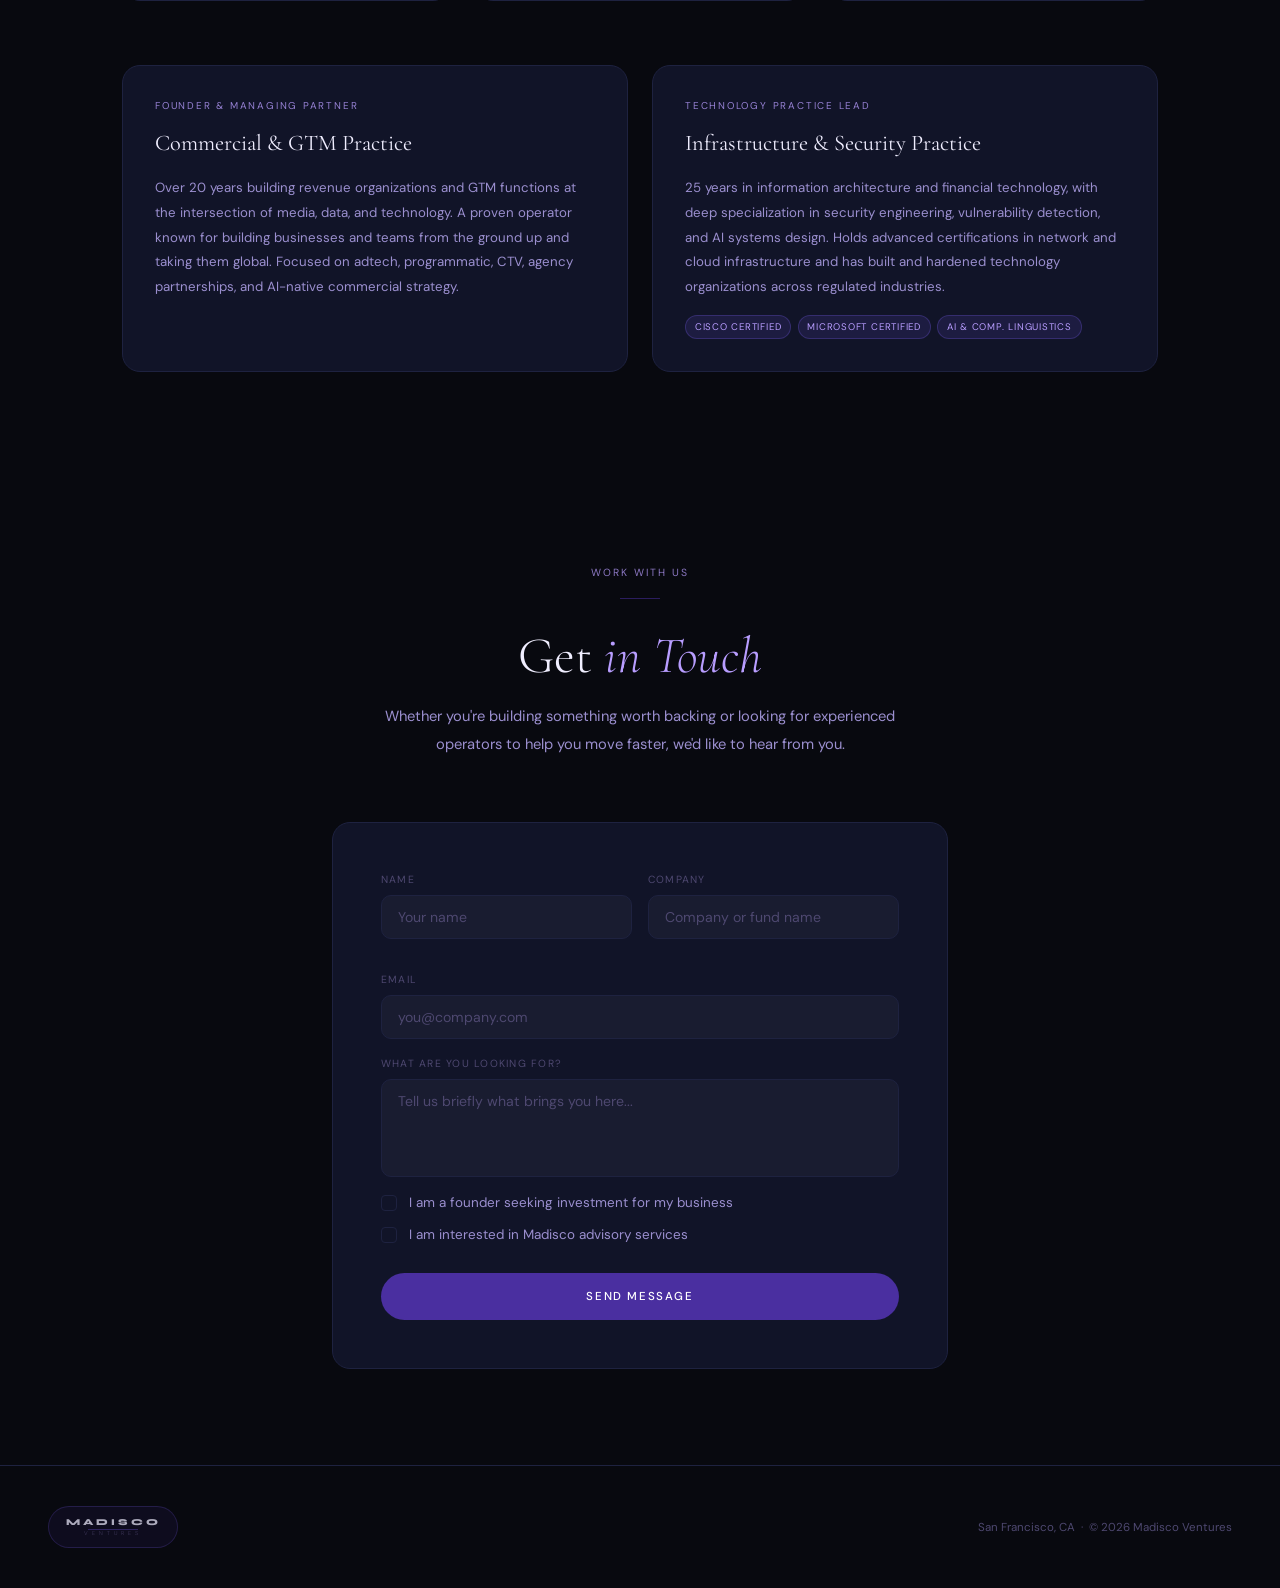
==== commit 5fff3164: "fix hero logo clipping" ====
--- a/index.html
+++ b/index.html
@@ -214,7 +214,7 @@
     flex-direction: column;
     align-items: center;
     justify-content: center;
-    width: 380px;
+    width: 460px;
     height: 136px;
     border-radius: 999px;
     background: var(--navy-mid);
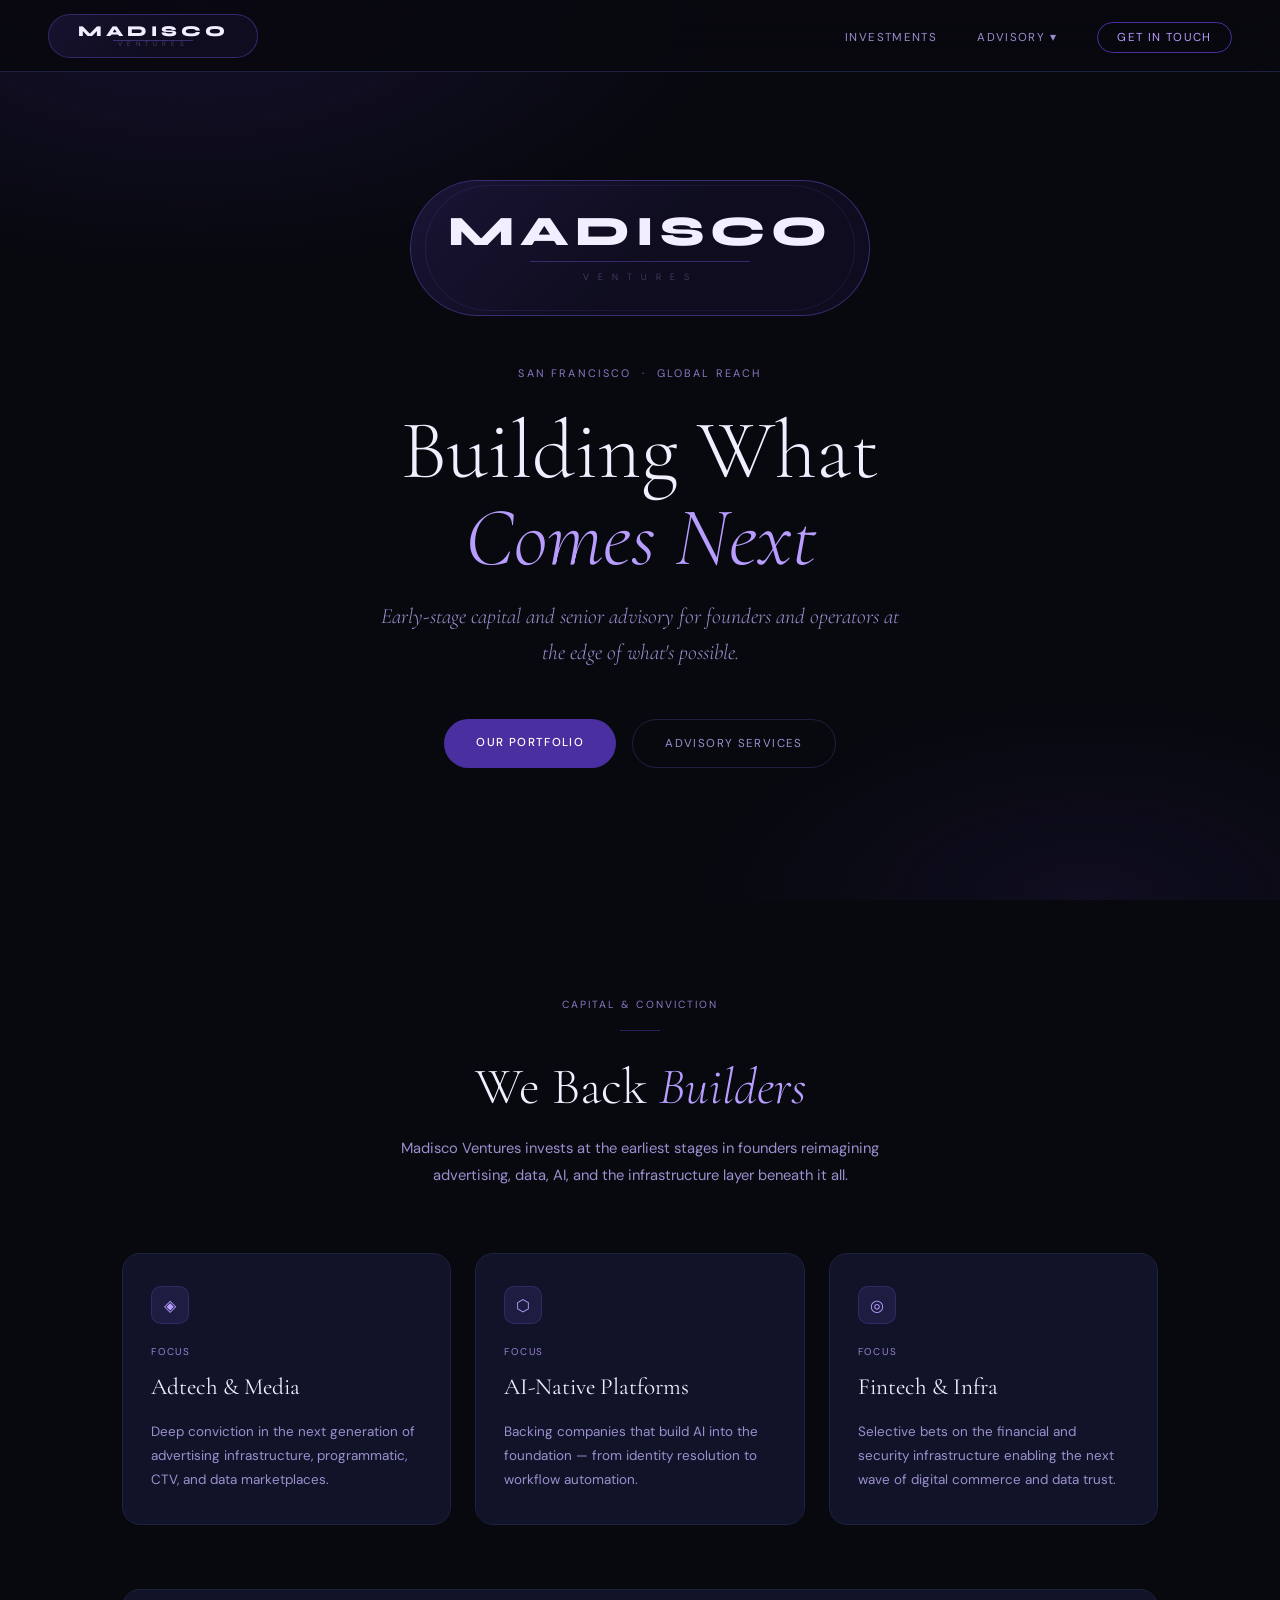
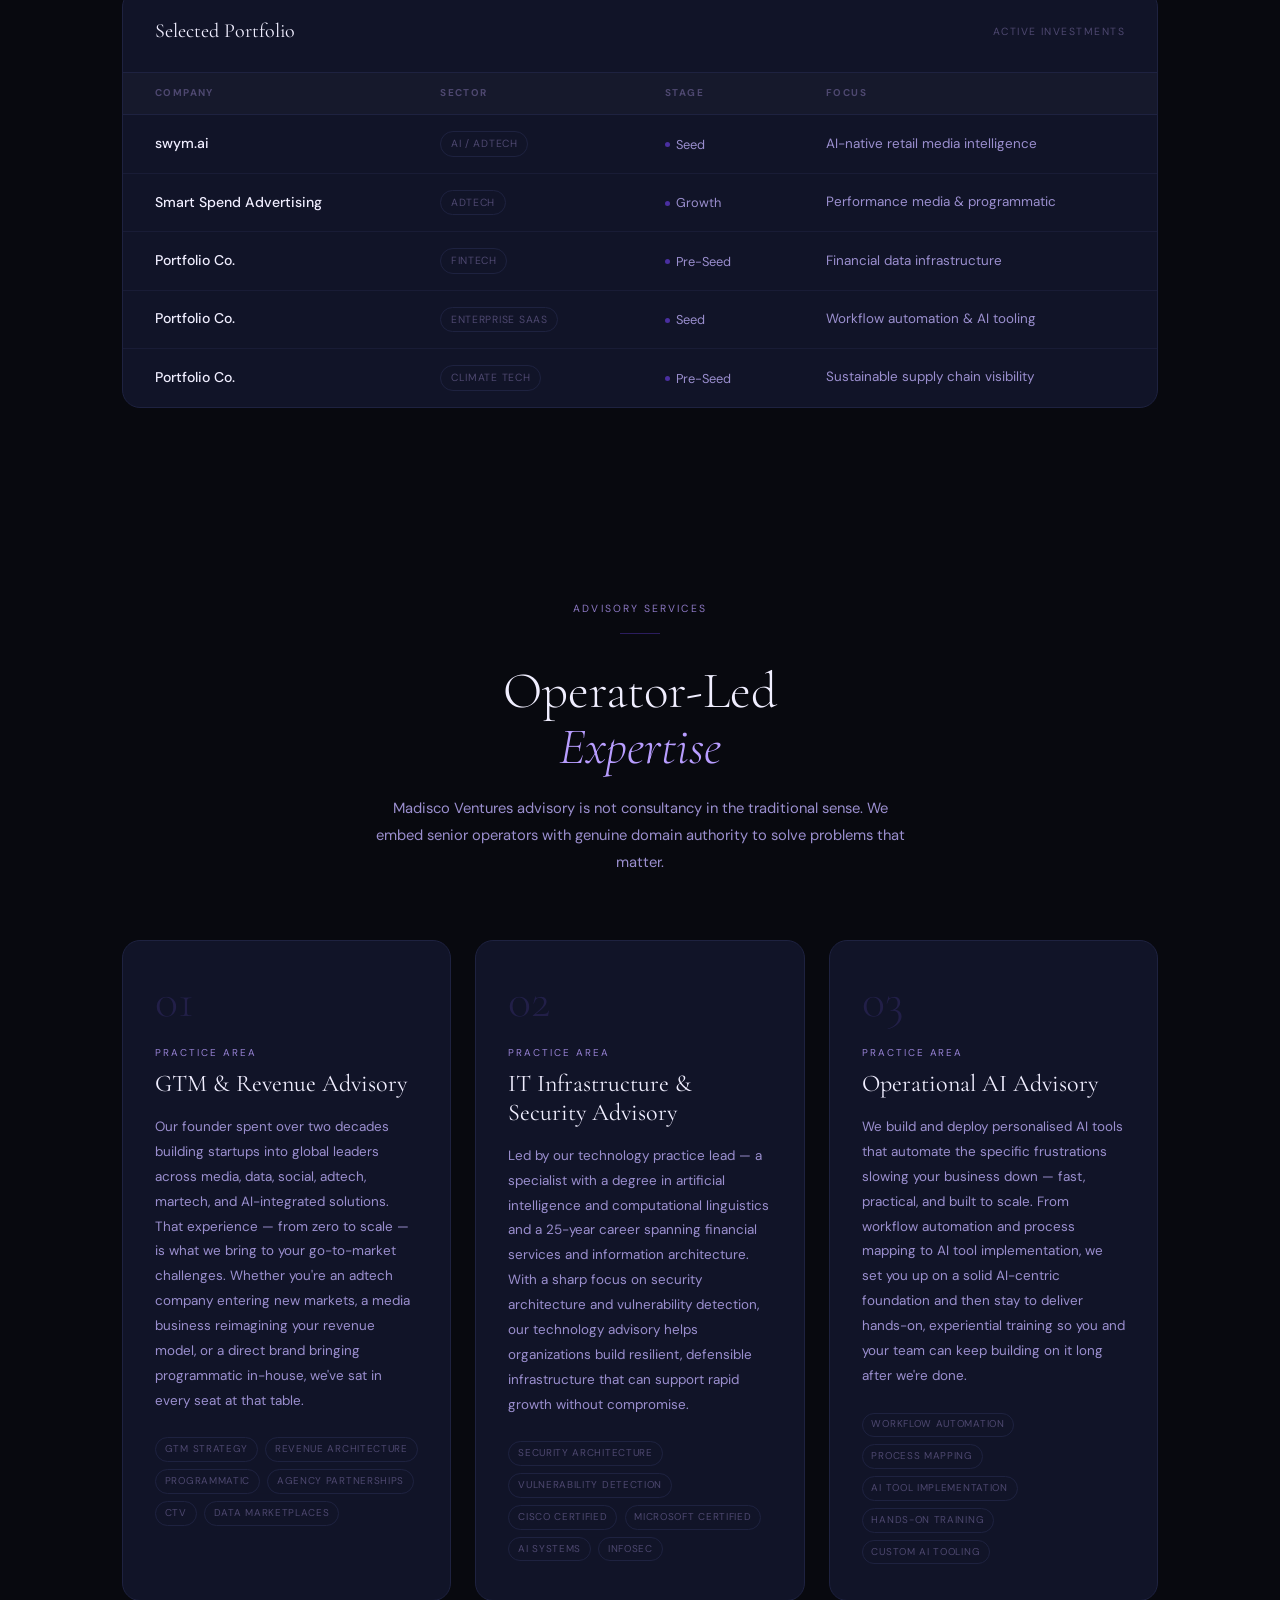
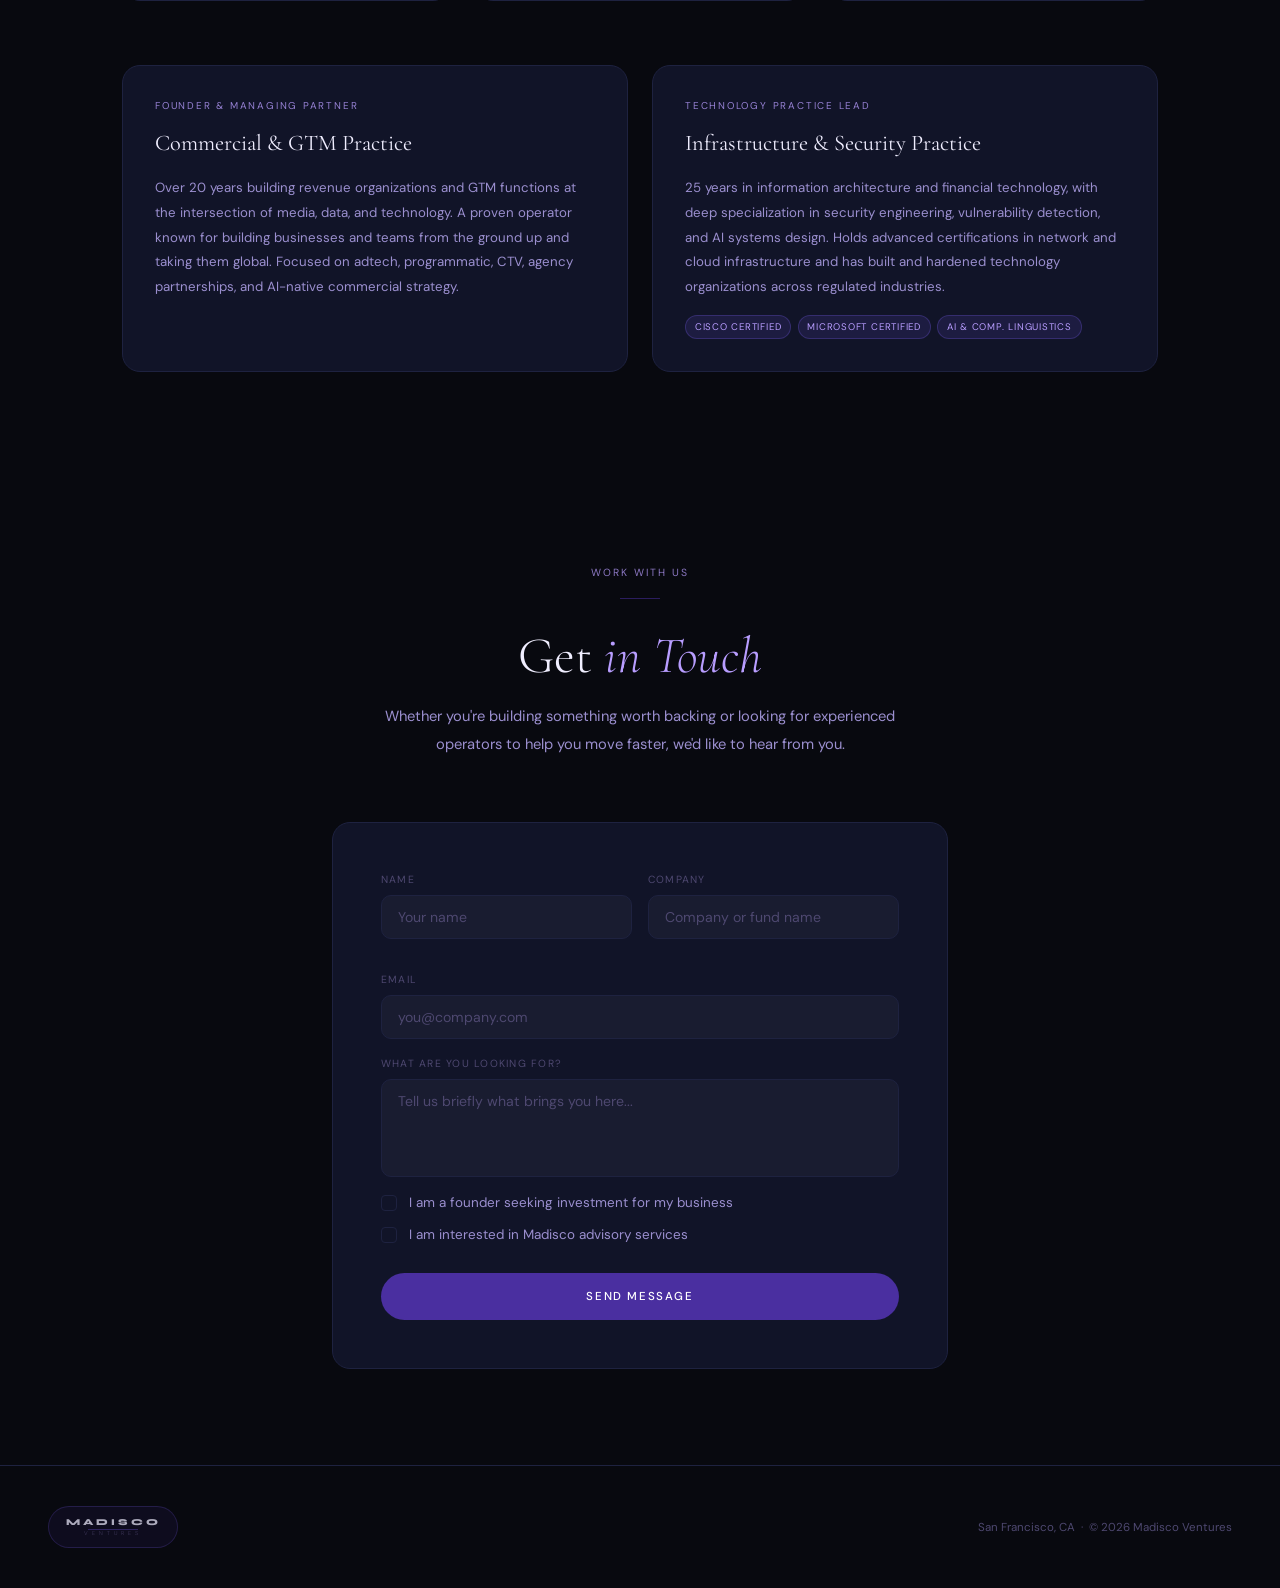
==== commit 628f3853: "fix hero logo clipping" ====
--- a/index.html
+++ b/index.html
@@ -244,8 +244,8 @@
   .hero-logo-main {
     font-family: 'Syne', sans-serif;
     font-weight: 800;
-    font-size: 56px;
-    letter-spacing: 8px;
+    font-size: 42px;
+    letter-spacing: 6px;
     color: var(--text-primary);
     line-height: 1;
     position: relative;
@@ -1110,7 +1110,7 @@
         I am interested in Madisco advisory services
       </label>
     </div>
-    <button class="form-submit">Send Message</button>
+    <button class="form-submit" onclick="sendMsg()">Send Message</button>
   </div>
 </section>
 
@@ -1125,6 +1125,12 @@
 </footer>
 
 <script>
+function sendMsg() {
+  const u = 'rache';
+  const d = 'madisco.vc';
+  window.location.href = 'mailto:' + u + '@' + d;
+}
+
 const observer = new IntersectionObserver((entries) => {
   entries.forEach(entry => {
     if (entry.isIntersecting) entry.target.classList.add('visible');
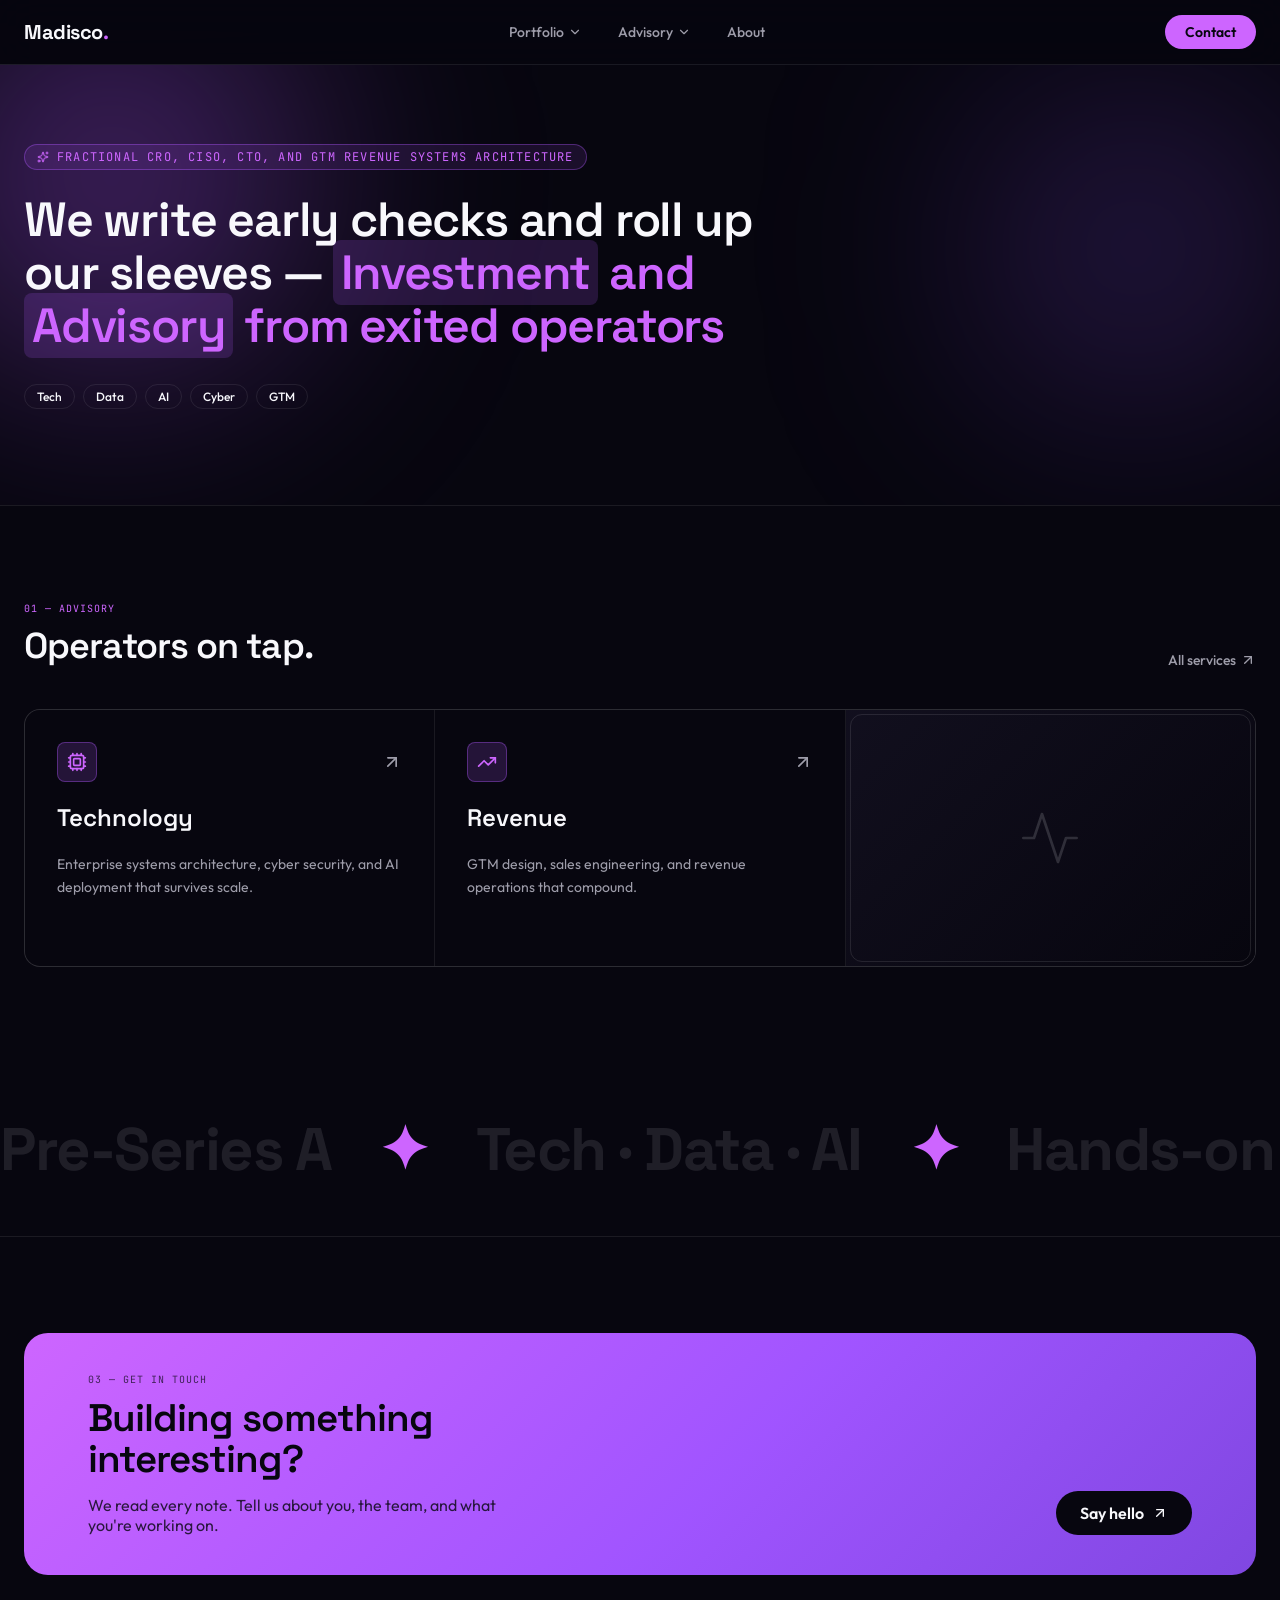
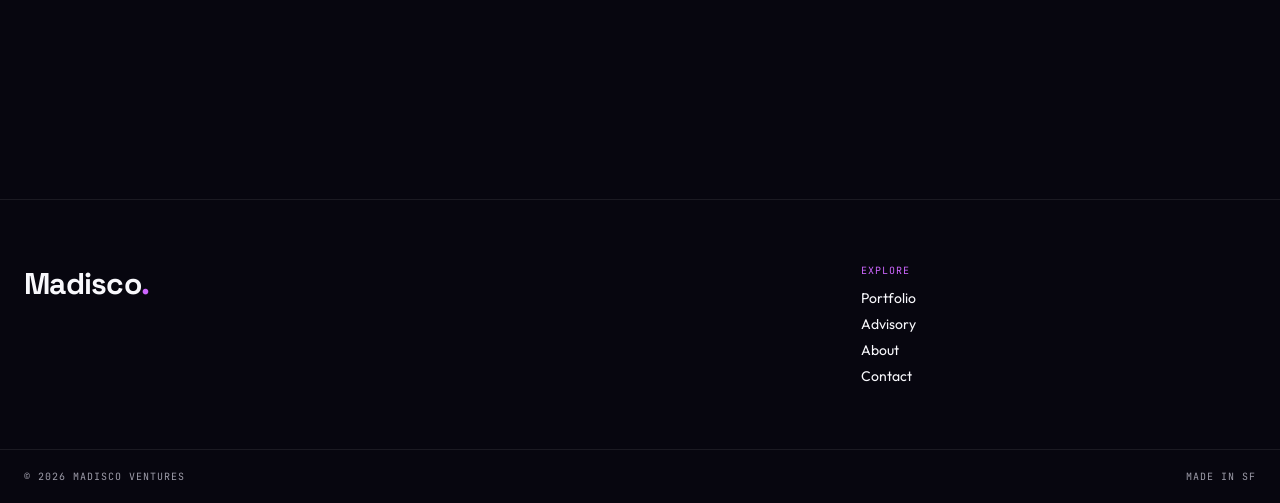
==== commit 7b0aec1b: "initial commit" ====
--- a/index.html
+++ b/index.html
@@ -1,1152 +1,532 @@
 <!DOCTYPE html>
 <html lang="en">
 <head>
-<meta charset="UTF-8">
-<meta name="viewport" content="width=device-width, initial-scale=1.0">
-<title>Madisco Ventures</title>
-<link href="https://fonts.googleapis.com/css2?family=Syne:wght@700;800&family=Cormorant+Garamond:ital,wght@0,300;0,400;1,300;1,400&family=DM+Sans:wght@200;300;400;500&display=swap" rel="stylesheet">
+<meta charset="utf-8"/>
+<meta name="viewport" content="width=device-width, initial-scale=1"/>
+<title>Madisco Ventures — Investing & advisory for pre-Series A founders</title>
+<meta name="description" content="A San Francisco investment and advisory shop. We back pre-Series A founders in tech, data, AI, and food & beverage — and embed senior operators to help them scale."/>
+<meta property="og:title" content="Madisco Ventures — Pre-Series A investing & advisory, SF"/>
+<meta property="og:description" content="Madisco Ventures is a San Francisco investment and advisory shop backing pre-Series A founders in tech, data, AI, and food & beverage."/>
+<meta property="og:type" content="website"/>
+<meta name="twitter:card" content="summary"/>
+<link rel="preconnect" href="https://fonts.googleapis.com"/>
+<link rel="preconnect" href="https://fonts.gstatic.com" crossorigin/>
+<link href="https://fonts.googleapis.com/css2?family=Outfit:wght@300;400;500;600;700&family=Space+Grotesk:wght@400;500;600;700&family=JetBrains+Mono:wght@400;500&display=swap" rel="stylesheet"/>
 <style>
-  *, *::before, *::after { box-sizing: border-box; margin: 0; padding: 0; }
-
-  :root {
-    --navy: #08090f;
-    --navy-mid: #0e0c1e;
-    --navy-card: #111428;
-    --navy-border: #1e2240;
-    --purple-deep: #2d1f5e;
-    --purple-mid: #4a2fa0;
-    --purple-bright: #7c5ff5;
-    --purple-light: #b89dff;
-    --purple-glow: rgba(124, 95, 245, 0.12);
-    --text-primary: #f0eeff;
-    --text-secondary: #9b8fcf;
-    --text-muted: #4e4870;
-    --accent: #c4aeff;
-    --white: #ffffff;
-    --font-display: 'Syne', sans-serif;
-    --font-editorial: 'Cormorant Garamond', serif;
-    --font-body: 'DM Sans', sans-serif;
-    --radius: 18px;
-    --radius-sm: 10px;
-  }
-
-  html { scroll-behavior: smooth; }
-
-  body {
-    background: var(--navy);
-    color: var(--text-primary);
-    font-family: var(--font-body);
-    font-size: 16px;
-    line-height: 1.7;
-    min-height: 100vh;
-    overflow-x: hidden;
-  }
-
-  body::before {
-    content: '';
-    position: fixed;
-    inset: 0;
-    background:
-      radial-gradient(ellipse 70% 50% at 15% 0%, rgba(74,47,160,0.2) 0%, transparent 60%),
-      radial-gradient(ellipse 55% 40% at 85% 100%, rgba(45,31,94,0.22) 0%, transparent 55%);
-    pointer-events: none;
-    z-index: 0;
-  }
-
-  /* ── NAV ── */
-  nav {
-    position: fixed;
-    top: 0; left: 0; right: 0;
-    z-index: 100;
-    display: flex;
-    align-items: center;
-    justify-content: space-between;
-    padding: 0 3rem;
-    height: 72px;
-    background: rgba(8,9,15,0.88);
-    backdrop-filter: blur(20px);
-    border-bottom: 1px solid var(--navy-border);
-  }
-
-  /* LOGO PILL */
-  .nav-logo {
-    display: flex;
-    align-items: center;
-    justify-content: center;
-    text-decoration: none;
-    width: 210px;
-    height: 44px;
-    border-radius: 999px;
-    background: var(--navy-mid);
-    border: 1px solid rgba(124,95,245,0.35);
-    position: relative;
-    overflow: hidden;
-    flex-shrink: 0;
-  }
-
-  .nav-logo::before {
-    content: '';
-    position: absolute;
-    inset: 0;
-    border-radius: 999px;
-    background: linear-gradient(135deg, rgba(124,95,245,0.08) 0%, transparent 60%);
-  }
-
-  .nav-logo-inner {
-    display: flex;
-    flex-direction: column;
-    align-items: center;
-    justify-content: center;
-    gap: 1px;
-    position: relative;
-    z-index: 1;
-  }
-
-  .nav-logo-main {
-    font-family: 'Syne', sans-serif;
-    font-weight: 800;
-    font-size: 15px;
-    letter-spacing: 4px;
-    color: var(--text-primary);
-    line-height: 1;
-    text-transform: uppercase;
-  }
-
-  .nav-logo-rule {
-    width: 80px;
-    height: 0.5px;
-    background: rgba(124,95,245,0.4);
-  }
-
-  .nav-logo-sub {
-    font-family: var(--font-body);
-    font-weight: 200;
-    font-size: 6.5px;
-    letter-spacing: 5px;
-    color: rgba(196,174,255,0.55);
-    text-transform: uppercase;
-    line-height: 1;
-  }
-
-  .nav-links {
-    display: flex;
-    align-items: center;
-    gap: 2.5rem;
-    list-style: none;
-  }
-
-  .nav-links a {
-    color: var(--text-secondary);
-    text-decoration: none;
-    font-size: 0.72rem;
-    font-weight: 400;
-    letter-spacing: 0.12em;
-    text-transform: uppercase;
-    transition: color 0.2s;
-    cursor: pointer;
-  }
-
-  .nav-links a:hover { color: var(--accent); }
-
-  .nav-links .dropdown { position: relative; }
-
-  .nav-links .dropdown-menu {
-    display: none;
-    position: absolute;
-    top: calc(100% + 14px);
-    left: 50%;
-    transform: translateX(-50%);
-    background: var(--navy-card);
-    border: 1px solid var(--navy-border);
-    border-radius: var(--radius-sm);
-    padding: 0.5rem 0;
-    min-width: 270px;
-    z-index: 200;
-  }
-
-  .nav-links .dropdown:hover .dropdown-menu { display: block; }
-
-  .nav-links .dropdown-menu a {
-    display: block;
-    padding: 0.65rem 1.3rem;
-    font-size: 0.7rem;
-    letter-spacing: 0.09em;
-    white-space: nowrap;
-    color: var(--text-secondary);
-  }
-
-  .nav-links .dropdown-menu a:hover {
-    background: var(--purple-glow);
-    color: var(--accent);
-  }
-
-  .nav-cta {
-    border: 1px solid var(--purple-mid) !important;
-    color: var(--purple-light) !important;
-    padding: 0.42rem 1.2rem;
-    border-radius: 999px;
-    transition: background 0.2s, border-color 0.2s !important;
-  }
-
-  .nav-cta:hover {
-    background: var(--purple-glow) !important;
-    border-color: var(--purple-light) !important;
-    color: var(--accent) !important;
-  }
-
-  /* ── SECTIONS ── */
-  section { position: relative; z-index: 1; }
-
-  /* ── HERO ── */
-  #home {
-    min-height: 100vh;
-    display: flex;
-    flex-direction: column;
-    align-items: center;
-    justify-content: center;
-    text-align: center;
-    padding: 8rem 2rem 5rem;
-  }
-
-  /* HERO LOGO LARGE */
-  .hero-logo-pill {
-    display: inline-flex;
-    flex-direction: column;
-    align-items: center;
-    justify-content: center;
-    width: 460px;
-    height: 136px;
-    border-radius: 999px;
-    background: var(--navy-mid);
-    border: 1px solid rgba(124,95,245,0.4);
-    position: relative;
-    overflow: hidden;
-    margin-bottom: 3rem;
-  }
-
-  .hero-logo-pill::before {
-    content: '';
-    position: absolute;
-    inset: 0;
-    border-radius: 999px;
-    background: linear-gradient(135deg, rgba(124,95,245,0.1) 0%, transparent 55%);
-  }
-
-  .hero-logo-pill::after {
-    content: '';
-    position: absolute;
-    inset: 0;
-    border-radius: 999px;
-    border: 1px solid rgba(124,95,245,0.15);
-    transform: scale(0.94);
-  }
-
-  .hero-logo-main {
-    font-family: 'Syne', sans-serif;
-    font-weight: 800;
-    font-size: 42px;
-    letter-spacing: 6px;
-    color: var(--text-primary);
-    line-height: 1;
-    position: relative;
-    z-index: 1;
-  }
-
-  .hero-logo-rule {
-    width: 220px;
-    height: 0.5px;
-    background: rgba(124,95,245,0.35);
-    margin: 8px 0;
-    position: relative;
-    z-index: 1;
-  }
-
-  .hero-logo-sub {
-    font-family: var(--font-body);
-    font-weight: 200;
-    font-size: 9px;
-    letter-spacing: 9px;
-    color: rgba(196,174,255,0.5);
-    text-transform: uppercase;
-    position: relative;
-    z-index: 1;
-  }
-
-  .hero-eyebrow {
-    font-size: 0.68rem;
-    font-weight: 400;
-    letter-spacing: 0.2em;
-    text-transform: uppercase;
-    color: var(--purple-light);
-    margin-bottom: 1.5rem;
-    opacity: 0.75;
-  }
-
-  .hero-title {
-    font-family: var(--font-editorial);
-    font-size: clamp(3rem, 6.5vw, 6rem);
-    font-weight: 300;
-    line-height: 1.05;
-    color: var(--text-primary);
-    margin-bottom: 1rem;
-  }
-
-  .hero-title em {
-    font-style: italic;
-    color: var(--purple-light);
-  }
-
-  .hero-sub {
-    font-family: var(--font-editorial);
-    font-size: clamp(1rem, 1.8vw, 1.35rem);
-    font-weight: 300;
-    font-style: italic;
-    color: var(--text-secondary);
-    max-width: 520px;
-    margin: 0 auto 3rem;
-  }
-
-  .hero-actions {
-    display: flex;
-    gap: 1rem;
-    justify-content: center;
-    flex-wrap: wrap;
-  }
-
-  .btn-primary {
-    background: var(--purple-mid);
-    color: var(--white);
-    border: none;
-    padding: 0.85rem 2rem;
-    border-radius: 999px;
-    font-family: var(--font-body);
-    font-size: 0.72rem;
-    font-weight: 500;
-    letter-spacing: 0.12em;
-    text-transform: uppercase;
-    cursor: pointer;
-    transition: background 0.2s, transform 0.15s;
-    text-decoration: none;
-    display: inline-block;
-  }
-
-  .btn-primary:hover { background: var(--purple-bright); transform: translateY(-1px); }
-
-  .btn-outline {
-    background: transparent;
-    color: var(--text-secondary);
-    border: 1px solid var(--navy-border);
-    padding: 0.85rem 2rem;
-    border-radius: 999px;
-    font-family: var(--font-body);
-    font-size: 0.72rem;
-    font-weight: 400;
-    letter-spacing: 0.12em;
-    text-transform: uppercase;
-    cursor: pointer;
-    transition: border-color 0.2s, color 0.2s;
-    text-decoration: none;
-    display: inline-block;
-  }
-
-  .btn-outline:hover { border-color: var(--purple-mid); color: var(--accent); }
-
-  /* ── SHARED SECTION STYLES ── */
-  .section-divider {
-    width: 40px;
-    height: 1px;
-    background: var(--purple-mid);
-    margin: 0 auto 1.8rem;
-    opacity: 0.55;
-  }
-
-  .section-header {
-    text-align: center;
-    margin-bottom: 4rem;
-  }
-
-  .section-eyebrow {
-    font-size: 0.65rem;
-    letter-spacing: 0.2em;
-    text-transform: uppercase;
-    color: var(--purple-light);
-    margin-bottom: 1rem;
-    opacity: 0.75;
-  }
-
-  .section-title {
-    font-family: var(--font-editorial);
-    font-size: clamp(2.2rem, 4vw, 3.5rem);
-    font-weight: 300;
-    line-height: 1.1;
-    color: var(--text-primary);
-  }
-
-  .section-title em {
-    font-style: italic;
-    color: var(--purple-light);
-  }
-
-  .section-body {
-    font-size: 0.92rem;
-    color: var(--text-secondary);
-    max-width: 540px;
-    margin: 1.2rem auto 0;
-    line-height: 1.85;
-  }
-
-  /* ── INVESTMENTS ── */
-  #investments {
-    padding: 6rem 2rem;
-    max-width: 1100px;
-    margin: 0 auto;
-  }
-
-  .pillars {
-    display: grid;
-    grid-template-columns: repeat(auto-fit, minmax(270px, 1fr));
-    gap: 1.5rem;
-    margin-bottom: 4rem;
-  }
-
-  .pillar-card {
-    background: var(--navy-card);
-    border: 1px solid var(--navy-border);
-    border-radius: var(--radius);
-    padding: 2rem 1.75rem;
-    transition: border-color 0.25s;
-  }
-
-  .pillar-card:hover { border-color: rgba(124,95,245,0.4); }
-
-  .pillar-icon {
-    width: 38px;
-    height: 38px;
-    border-radius: 10px;
-    background: var(--purple-glow);
-    border: 1px solid rgba(124,95,245,0.2);
-    display: flex;
-    align-items: center;
-    justify-content: center;
-    margin-bottom: 1.2rem;
-    font-size: 1rem;
-    color: var(--purple-light);
-  }
-
-  .pillar-label {
-    font-size: 0.62rem;
-    letter-spacing: 0.18em;
-    text-transform: uppercase;
-    color: var(--purple-light);
-    margin-bottom: 0.5rem;
-    opacity: 0.8;
-  }
-
-  .pillar-title {
-    font-family: var(--font-editorial);
-    font-size: 1.45rem;
-    font-weight: 400;
-    color: var(--text-primary);
-    margin-bottom: 0.75rem;
-  }
-
-  .pillar-desc {
-    font-size: 0.84rem;
-    color: var(--text-secondary);
-    line-height: 1.8;
-  }
-
-  /* PORTFOLIO TABLE */
-  .portfolio-table-wrap {
-    background: var(--navy-card);
-    border: 1px solid var(--navy-border);
-    border-radius: var(--radius);
-    overflow: hidden;
-  }
-
-  .portfolio-table-header {
-    padding: 1.5rem 2rem;
-    border-bottom: 1px solid var(--navy-border);
-    display: flex;
-    align-items: center;
-    justify-content: space-between;
-  }
-
-  .portfolio-table-header h3 {
-    font-family: var(--font-editorial);
-    font-size: 1.25rem;
-    font-weight: 400;
-    color: var(--text-primary);
-  }
-
-  .portfolio-table-header span {
-    font-size: 0.65rem;
-    letter-spacing: 0.14em;
-    text-transform: uppercase;
-    color: var(--text-muted);
-  }
-
-  table { width: 100%; border-collapse: collapse; }
-
-  thead th {
-    padding: 0.75rem 2rem;
-    font-size: 0.62rem;
-    letter-spacing: 0.14em;
-    text-transform: uppercase;
-    color: var(--text-muted);
-    text-align: left;
-    background: rgba(255,255,255,0.02);
-    border-bottom: 1px solid var(--navy-border);
-  }
-
-  tbody td {
-    padding: 1rem 2rem;
-    font-size: 0.84rem;
-    color: var(--text-secondary);
-    border-bottom: 1px solid rgba(30,34,64,0.6);
-    vertical-align: middle;
-  }
-
-  tbody tr:last-child td { border-bottom: none; }
-  tbody tr:hover td { background: rgba(124,95,245,0.04); }
-
-  .company-name { color: var(--text-primary); font-weight: 500; font-size: 0.88rem; }
-
-  .sector-badge {
-    display: inline-block;
-    padding: 0.18rem 0.6rem;
-    border-radius: 999px;
-    font-size: 0.65rem;
-    letter-spacing: 0.07em;
-    text-transform: uppercase;
-    border: 1px solid var(--navy-border);
-    color: var(--text-muted);
-  }
-
-  .stage-dot {
-    display: inline-flex;
-    align-items: center;
-    gap: 0.4rem;
-    font-size: 0.8rem;
-  }
-
-  .stage-dot::before {
-    content: '';
-    display: inline-block;
-    width: 5px;
-    height: 5px;
-    border-radius: 50%;
-    background: var(--purple-mid);
-    flex-shrink: 0;
-  }
-
-  /* ── ADVISORY ── */
-  #advisory {
-    padding: 6rem 2rem;
-    max-width: 1100px;
-    margin: 0 auto;
-  }
-
-  .advisory-grid {
-    display: grid;
-    grid-template-columns: repeat(auto-fit, minmax(300px, 1fr));
-    gap: 1.5rem;
-    margin-bottom: 4rem;
-  }
-
-  .advisory-card {
-    background: var(--navy-card);
-    border: 1px solid var(--navy-border);
-    border-radius: var(--radius);
-    padding: 2.25rem 2rem;
-    transition: border-color 0.25s, transform 0.2s;
-    position: relative;
-    overflow: hidden;
-  }
-
-  .advisory-card::before {
-    content: '';
-    position: absolute;
-    top: 0; left: 0; right: 0;
-    height: 2px;
-    background: linear-gradient(90deg, var(--purple-mid), transparent);
-    opacity: 0;
-    transition: opacity 0.25s;
-  }
-
-  .advisory-card:hover {
-    border-color: rgba(124,95,245,0.4);
-    transform: translateY(-2px);
-  }
-
-  .advisory-card:hover::before { opacity: 1; }
-
-  .advisory-number {
-    font-family: var(--font-editorial);
-    font-size: 3rem;
-    font-weight: 300;
-    color: rgba(124,95,245,0.16);
-    line-height: 1;
-    margin-bottom: 1.2rem;
-  }
-
-  .advisory-practice {
-    font-size: 0.62rem;
-    letter-spacing: 0.2em;
-    text-transform: uppercase;
-    color: var(--purple-light);
-    margin-bottom: 0.55rem;
-    opacity: 0.8;
-  }
-
-  .advisory-title {
-    font-family: var(--font-editorial);
-    font-size: 1.5rem;
-    font-weight: 400;
-    color: var(--text-primary);
-    margin-bottom: 1rem;
-    line-height: 1.2;
-  }
-
-  .advisory-desc {
-    font-size: 0.84rem;
-    color: var(--text-secondary);
-    line-height: 1.85;
-    margin-bottom: 1.5rem;
-  }
-
-  .advisory-tags {
-    display: flex;
-    flex-wrap: wrap;
-    gap: 0.45rem;
-  }
-
-  .tag {
-    font-size: 0.62rem;
-    letter-spacing: 0.07em;
-    text-transform: uppercase;
-    color: var(--text-muted);
-    border: 1px solid var(--navy-border);
-    padding: 0.18rem 0.55rem;
-    border-radius: 999px;
-  }
-
-  /* TEAM */
-  .team-strip {
-    display: grid;
-    grid-template-columns: repeat(auto-fit, minmax(280px, 1fr));
-    gap: 1.5rem;
-    margin-top: 3rem;
-  }
-
-  .team-card {
-    background: var(--navy-card);
-    border: 1px solid var(--navy-border);
-    border-radius: var(--radius);
-    padding: 2rem;
-  }
-
-  .team-role {
-    font-size: 0.62rem;
-    letter-spacing: 0.18em;
-    text-transform: uppercase;
-    color: var(--purple-light);
-    margin-bottom: 0.55rem;
-    opacity: 0.8;
-  }
-
-  .team-name {
-    font-family: var(--font-editorial);
-    font-size: 1.4rem;
-    font-weight: 400;
-    color: var(--text-primary);
-    margin-bottom: 0.9rem;
-  }
-
-  .team-bio {
-    font-size: 0.83rem;
-    color: var(--text-secondary);
-    line-height: 1.85;
-  }
-
-  .cert-row {
-    display: flex;
-    flex-wrap: wrap;
-    gap: 0.4rem;
-    margin-top: 1rem;
-  }
-
-  .cert {
-    font-size: 0.6rem;
-    letter-spacing: 0.08em;
-    text-transform: uppercase;
-    color: var(--purple-light);
-    border: 1px solid rgba(124,95,245,0.25);
-    padding: 0.18rem 0.55rem;
-    border-radius: 999px;
-    background: var(--purple-glow);
-  }
-
-  /* ── CONTACT ── */
-  #contact {
-    padding: 6rem 2rem;
-    max-width: 680px;
-    margin: 0 auto;
-  }
-
-  .contact-form {
-    background: var(--navy-card);
-    border: 1px solid var(--navy-border);
-    border-radius: var(--radius);
-    padding: 3rem;
-    margin-top: 3rem;
-  }
-
-  .form-row {
-    display: grid;
-    grid-template-columns: 1fr 1fr;
-    gap: 1rem;
-    margin-bottom: 1rem;
-  }
-
-  .form-group {
-    display: flex;
-    flex-direction: column;
-    gap: 0.4rem;
-    margin-bottom: 1rem;
-  }
-
-  .form-group label {
-    font-size: 0.65rem;
-    letter-spacing: 0.12em;
-    text-transform: uppercase;
-    color: var(--text-muted);
-  }
-
-  .form-group input,
-  .form-group textarea {
-    background: rgba(255,255,255,0.035);
-    border: 1px solid var(--navy-border);
-    border-radius: var(--radius-sm);
-    color: var(--text-primary);
-    font-family: var(--font-body);
-    font-size: 0.88rem;
-    padding: 0.75rem 1rem;
-    outline: none;
-    transition: border-color 0.2s;
-    resize: none;
-  }
-
-  .form-group input:focus,
-  .form-group textarea:focus { border-color: var(--purple-mid); }
-
-  .form-group input::placeholder,
-  .form-group textarea::placeholder { color: var(--text-muted); }
-
-  .checkbox-group {
-    display: flex;
-    flex-direction: column;
-    gap: 0.75rem;
-    margin-bottom: 1.75rem;
-  }
-
-  .checkbox-label {
-    display: flex;
-    align-items: flex-start;
-    gap: 0.75rem;
-    cursor: pointer;
-    font-size: 0.84rem;
-    color: var(--text-secondary);
-    line-height: 1.5;
-  }
-
-  .checkbox-label input[type="checkbox"] {
-    appearance: none;
-    width: 16px;
-    height: 16px;
-    border: 1px solid var(--navy-border);
-    border-radius: 4px;
-    background: transparent;
-    cursor: pointer;
-    flex-shrink: 0;
-    margin-top: 2px;
-    transition: background 0.15s, border-color 0.15s;
-    position: relative;
-  }
-
-  .checkbox-label input[type="checkbox"]:checked {
-    background: var(--purple-mid);
-    border-color: var(--purple-mid);
-  }
-
-  .checkbox-label input[type="checkbox"]:checked::after {
-    content: '✓';
-    position: absolute;
-    top: 50%; left: 50%;
-    transform: translate(-50%, -50%);
-    color: white;
-    font-size: 10px;
-    line-height: 1;
-  }
-
-  .form-submit {
-    width: 100%;
-    padding: 1rem;
-    background: var(--purple-mid);
-    color: white;
-    border: none;
-    border-radius: 999px;
-    font-family: var(--font-body);
-    font-size: 0.72rem;
-    font-weight: 500;
-    letter-spacing: 0.14em;
-    text-transform: uppercase;
-    cursor: pointer;
-    transition: background 0.2s, transform 0.15s;
-  }
-
-  .form-submit:hover { background: var(--purple-bright); transform: translateY(-1px); }
-
-  /* ── FOOTER ── */
-  footer {
-    position: relative;
-    z-index: 1;
-    border-top: 1px solid var(--navy-border);
-    padding: 2.5rem 3rem;
-    display: flex;
-    align-items: center;
-    justify-content: space-between;
-    flex-wrap: wrap;
-    gap: 1rem;
-  }
-
-  .footer-logo-pill {
-    display: inline-flex;
-    flex-direction: column;
-    align-items: center;
-    justify-content: center;
-    width: 130px;
-    height: 42px;
-    border-radius: 999px;
-    background: var(--navy-mid);
-    border: 1px solid rgba(124,95,245,0.2);
-    gap: 2px;
-  }
-
-  .footer-logo-main {
-    font-family: 'Syne', sans-serif;
-    font-weight: 800;
-    font-size: 9px;
-    letter-spacing: 3px;
-    color: rgba(240,238,255,0.7);
-    text-transform: uppercase;
-    line-height: 1;
-  }
-
-  .footer-logo-rule {
-    width: 50px;
-    height: 0.5px;
-    background: rgba(124,95,245,0.3);
-  }
-
-  .footer-logo-sub {
-    font-family: var(--font-body);
-    font-weight: 200;
-    font-size: 5.5px;
-    letter-spacing: 4px;
-    color: rgba(196,174,255,0.4);
-    text-transform: uppercase;
-    line-height: 1;
-  }
-
-  footer p {
-    font-size: 0.72rem;
-    color: var(--text-muted);
-  }
-
-  /* ── ANIMATIONS ── */
-  .fade-up {
-    opacity: 0;
-    transform: translateY(22px);
-    transition: opacity 0.65s ease, transform 0.65s ease;
-  }
-
-  .fade-up.visible {
-    opacity: 1;
-    transform: translateY(0);
-  }
+:root {
+  --radius: 0.625rem;
+  --background: oklch(0.13 0.02 290);
+  --foreground: oklch(0.98 0.005 290);
+  --surface: oklch(0.18 0.03 290);
+  --card: oklch(0.18 0.03 290);
+  --primary-foreground: oklch(0.13 0.02 290);
+  --pop: oklch(0.72 0.27 305);
+  --pop-soft: oklch(0.55 0.22 295);
+  --muted-foreground: oklch(0.7 0.02 290);
+  --border: oklch(1 0 0 / 8%);
+  --font-display: 'Space Grotesk', sans-serif;
+  --font-sans: 'Outfit', sans-serif;
+  --font-mono: 'JetBrains Mono', monospace;
+}
+
+*, *::before, *::after { box-sizing: border-box; margin: 0; padding: 0; border-color: var(--border); }
+
+body {
+  background: var(--background);
+  color: var(--foreground);
+  font-family: var(--font-sans);
+  -webkit-font-smoothing: antialiased;
+  min-height: 100vh;
+}
+
+::selection { background: var(--pop); color: var(--background); }
+
+a { color: inherit; text-decoration: none; }
+
+/* Nav */
+nav {
+  position: fixed;
+  top: 0; left: 0; right: 0;
+  z-index: 50;
+  background: oklch(0.13 0.02 290 / 0.7);
+  backdrop-filter: blur(20px);
+  border-bottom: 1px solid var(--border);
+}
+.nav-inner {
+  max-width: 80rem;
+  margin: 0 auto;
+  padding: 0 1.5rem;
+  height: 4rem;
+  display: flex;
+  align-items: center;
+  justify-content: space-between;
+}
+.logo {
+  font-family: var(--font-display);
+  font-weight: 700;
+  font-size: 1.25rem;
+  letter-spacing: -0.025em;
+}
+.logo span { color: var(--pop); }
+.nav-links {
+  display: flex;
+  align-items: center;
+  gap: 0.25rem;
+}
+.nav-link {
+  padding: 0.5rem 1rem;
+  font-size: 0.875rem;
+  font-weight: 500;
+  color: var(--muted-foreground);
+  transition: color 0.15s;
+  position: relative;
+}
+.nav-link:hover { color: var(--foreground); }
+
+/* Dropdown */
+.dropdown { position: relative; }
+.dropdown-btn {
+  display: flex;
+  align-items: center;
+  gap: 0.25rem;
+  padding: 0.5rem 1rem;
+  font-size: 0.875rem;
+  font-weight: 500;
+  color: var(--muted-foreground);
+  background: none;
+  border: none;
+  cursor: pointer;
+  font-family: var(--font-sans);
+  transition: color 0.15s;
+}
+.dropdown-btn:hover { color: var(--foreground); }
+.dropdown-btn svg { width: 0.875rem; height: 0.875rem; transition: transform 0.2s; }
+.dropdown:hover .dropdown-btn svg { transform: rotate(180deg); }
+.dropdown-menu {
+  position: absolute;
+  top: 100%;
+  left: 0;
+  padding-top: 0.5rem;
+  width: 18rem;
+  opacity: 0;
+  pointer-events: none;
+  transition: opacity 0.15s;
+}
+.dropdown:hover .dropdown-menu { opacity: 1; pointer-events: auto; }
+.dropdown-inner {
+  background: var(--surface);
+  border: 1px solid var(--border);
+  border-radius: 0.75rem;
+  padding: 0.5rem;
+  box-shadow: 0 25px 50px oklch(0 0 0 / 0.4);
+}
+.dropdown-item {
+  display: block;
+  padding: 0.625rem 0.75rem;
+  border-radius: 0.5rem;
+  transition: background 0.15s;
+}
+.dropdown-item:hover { background: oklch(0.72 0.27 305 / 0.1); }
+.dropdown-item:hover .dropdown-item-title { color: var(--pop); }
+.dropdown-item-title { font-size: 0.875rem; font-weight: 600; color: var(--foreground); transition: color 0.15s; }
+.dropdown-item-desc { font-size: 0.75rem; color: var(--muted-foreground); margin-top: 0.125rem; }
+
+.btn-contact {
+  background: var(--pop);
+  color: var(--primary-foreground);
+  padding: 0.5rem 1.25rem;
+  border-radius: 9999px;
+  font-size: 0.875rem;
+  font-weight: 600;
+  transition: transform 0.15s;
+  display: inline-block;
+}
+.btn-contact:hover { transform: scale(1.03); }
+
+/* Main */
+main { padding-top: 4rem; }
+
+/* Hero */
+.hero {
+  position: relative;
+  overflow: hidden;
+  border-bottom: 1px solid var(--border);
+}
+.blob {
+  position: absolute;
+  border-radius: 9999px;
+  filter: blur(120px);
+  animation: blob 14s ease-in-out infinite;
+}
+.blob-1 {
+  width: 24rem; height: 24rem;
+  top: -5rem; left: -5rem;
+  background: oklch(0.72 0.27 305 / 0.3);
+}
+.blob-2 {
+  width: 18rem; height: 18rem;
+  top: 2.5rem; right: 0;
+  background: oklch(0.55 0.22 295 / 0.3);
+  animation-delay: 4s;
+}
+.hero-inner {
+  position: relative;
+  max-width: 80rem;
+  margin: 0 auto;
+  padding: 5rem 1.5rem 6rem;
+}
+.badge {
+  display: inline-flex;
+  align-items: center;
+  gap: 0.5rem;
+  padding: 0.25rem 0.75rem;
+  border-radius: 9999px;
+  background: oklch(0.72 0.27 305 / 0.1);
+  border: 1px solid oklch(0.72 0.27 305 / 0.3);
+  font-size: 0.75rem;
+  font-family: var(--font-mono);
+  text-transform: uppercase;
+  letter-spacing: 0.1em;
+  color: var(--pop);
+  margin-bottom: 1.5rem;
+}
+.badge svg { width: 0.75rem; height: 0.75rem; }
+h1 {
+  font-family: var(--font-display);
+  font-size: clamp(1.875rem, 4vw, 3rem);
+  font-weight: 600;
+  letter-spacing: -0.025em;
+  line-height: 1.1;
+  max-width: 48rem;
+}
+h1 .accent { color: var(--pop); }
+.pill {
+  background: oklch(0.72 0.27 305 / 0.15);
+  border-radius: 0.5rem;
+  padding: 0.125rem 0.5rem;
+}
+.sector-tags {
+  display: flex;
+  flex-wrap: wrap;
+  gap: 0.5rem;
+  margin-top: 2rem;
+}
+.sector-tag {
+  padding: 0.25rem 0.75rem;
+  border-radius: 9999px;
+  border: 1px solid var(--border);
+  font-size: 0.75rem;
+  font-weight: 500;
+  cursor: default;
+  transition: border-color 0.15s, color 0.15s;
+}
+.sector-tag:hover { border-color: oklch(0.72 0.27 305 / 0.6); color: var(--pop); }
+
+/* Advisory */
+.section { max-width: 80rem; margin: 0 auto; padding: 6rem 1.5rem; }
+.section-label { font-family: var(--font-mono); font-size: 0.625rem; text-transform: uppercase; letter-spacing: 0.1em; color: var(--pop); margin-bottom: 0.5rem; }
+h2 { font-family: var(--font-display); font-size: clamp(1.875rem, 3vw, 2.25rem); font-weight: 600; letter-spacing: -0.025em; }
+.section-header { display: flex; align-items: flex-end; justify-content: space-between; margin-bottom: 2.5rem; }
+.all-link { display: inline-flex; align-items: center; gap: 0.25rem; font-size: 0.875rem; font-weight: 500; color: var(--muted-foreground); transition: color 0.15s; }
+.all-link:hover { color: var(--pop); }
+.all-link svg { width: 1rem; height: 1rem; }
+
+.card-grid {
+  display: grid;
+  grid-template-columns: repeat(3, 1fr);
+  gap: 1px;
+  background: var(--border);
+  border-radius: 1rem;
+  overflow: hidden;
+  border: 1px solid var(--border);
+}
+.card {
+  background: var(--background);
+  padding: 2rem;
+  display: flex;
+  flex-direction: column;
+  gap: 1.25rem;
+  min-height: 16rem;
+  transition: background 0.15s;
+  text-decoration: none;
+  color: inherit;
+}
+.card:hover { background: var(--surface); }
+.card-top { display: flex; align-items: center; justify-content: space-between; }
+.card-icon {
+  width: 2.5rem; height: 2.5rem;
+  border-radius: 0.5rem;
+  background: oklch(0.72 0.27 305 / 0.15);
+  border: 1px solid oklch(0.72 0.27 305 / 0.3);
+  display: grid;
+  place-items: center;
+  color: var(--pop);
+}
+.card-icon svg { width: 1.25rem; height: 1.25rem; }
+.card-arrow { width: 1.25rem; height: 1.25rem; color: var(--muted-foreground); transition: color 0.15s, transform 0.15s; }
+.card:hover .card-arrow { color: var(--pop); transform: translate(2px, -2px); }
+.card h3 { font-family: var(--font-display); font-size: 1.5rem; font-weight: 600; }
+.card p { font-size: 0.875rem; color: var(--muted-foreground); line-height: 1.6; }
+.card-img { position: relative; overflow: hidden; min-height: 16rem; background: var(--background); }
+.card-img img { position: absolute; inset: 0; width: 100%; height: 100%; object-fit: cover; opacity: 0.9; }
+.card-img-ring { position: absolute; inset: 0.25rem; border-radius: 0.75rem; border: 1px solid oklch(1 0 0 / 0.1); }
+
+/* Marquee */
+.marquee-section { overflow: hidden; padding: 3rem 0; border-bottom: 1px solid var(--border); }
+.marquee-track {
+  display: flex;
+  gap: 3rem;
+  white-space: nowrap;
+  font-family: var(--font-display);
+  font-size: clamp(2.25rem, 5vw, 3.75rem);
+  font-weight: 700;
+  letter-spacing: -0.025em;
+  animation: marquee 30s linear infinite;
+}
+.marquee-chunk { display: flex; gap: 3rem; align-items: center; flex-shrink: 0; }
+.marquee-text { color: oklch(0.98 0.005 290 / 0.1); }
+.marquee-dot { color: var(--pop); }
+
+/* CTA */
+.cta-box {
+  border-radius: 1.5rem;
+  background: linear-gradient(135deg, var(--pop), var(--pop-soft));
+  padding: 2.5rem 4rem;
+  color: var(--primary-foreground);
+  display: flex;
+  flex-direction: row;
+  align-items: flex-end;
+  justify-content: space-between;
+  gap: 2rem;
+  flex-wrap: wrap;
+}
+.cta-label { font-family: var(--font-mono); font-size: 0.625rem; text-transform: uppercase; letter-spacing: 0.1em; opacity: 0.7; margin-bottom: 0.75rem; }
+.cta-box h2 { font-family: var(--font-display); font-size: clamp(1.875rem, 3vw, 3rem); font-weight: 600; letter-spacing: -0.025em; line-height: 1.05; max-width: 32rem; color: var(--primary-foreground); }
+.cta-box p { margin-top: 1rem; max-width: 28rem; opacity: 0.8; }
+.btn-hello {
+  display: inline-flex;
+  align-items: center;
+  gap: 0.5rem;
+  background: var(--background);
+  color: var(--foreground);
+  padding: 0.75rem 1.5rem;
+  border-radius: 9999px;
+  font-weight: 600;
+  transition: transform 0.15s;
+  white-space: nowrap;
+  flex-shrink: 0;
+}
+.btn-hello:hover { transform: scale(1.03); }
+.btn-hello svg { width: 1rem; height: 1rem; }
+
+/* Footer */
+footer { border-top: 1px solid var(--border); margin-top: 8rem; }
+.footer-inner { max-width: 80rem; margin: 0 auto; padding: 4rem 1.5rem; display: grid; grid-template-columns: 2fr 1fr; gap: 3rem; }
+.footer-logo { font-family: var(--font-display); font-weight: 700; font-size: 1.875rem; letter-spacing: -0.025em; }
+.footer-logo span { color: var(--pop); }
+.footer-nav-label { font-family: var(--font-mono); font-size: 0.625rem; text-transform: uppercase; letter-spacing: 0.1em; color: var(--pop); margin-bottom: 0.75rem; }
+.footer-nav { list-style: none; display: flex; flex-direction: column; gap: 0.5rem; font-size: 0.875rem; }
+.footer-nav a { transition: color 0.15s; color: inherit; }
+.footer-nav a:hover { color: var(--pop); }
+.footer-bottom { border-top: 1px solid var(--border); }
+.footer-bottom-inner { max-width: 80rem; margin: 0 auto; padding: 1.25rem 1.5rem; display: flex; justify-content: space-between; font-family: var(--font-mono); font-size: 0.625rem; text-transform: uppercase; letter-spacing: 0.1em; color: var(--muted-foreground); }
+
+/* Animations */
+@keyframes blob {
+  0%, 100% { transform: translate(0,0) scale(1); }
+  33% { transform: translate(30px,-40px) scale(1.1); }
+  66% { transform: translate(-20px,30px) scale(0.95); }
+}
+@keyframes marquee {
+  0% { transform: translateX(0); }
+  100% { transform: translateX(-50%); }
+}
+
+/* Mobile */
+@media (max-width: 768px) {
+  .nav-links { display: none; }
+  .card-grid { grid-template-columns: 1fr; }
+  .card-img { display: none; }
+  .cta-box { padding: 2rem; flex-direction: column; align-items: flex-start; }
+  .footer-inner { grid-template-columns: 1fr; }
+  .all-link { display: none; }
+}
 </style>
 </head>
 <body>
 
-<!-- NAV -->
 <nav>
-  <a class="nav-logo" href="#home">
-    <div class="nav-logo-inner">
-      <span class="nav-logo-main">MADISCO</span>
-      <div class="nav-logo-rule"></div>
-      <span class="nav-logo-sub">Ventures</span>
-    </div>
-  </a>
-  <ul class="nav-links">
-    <li><a href="#investments">Investments</a></li>
-    <li class="dropdown">
-      <a href="#advisory">Advisory &#9662;</a>
-      <div class="dropdown-menu">
-        <a href="#advisory">GTM &amp; Revenue Advisory</a>
-        <a href="#advisory">IT Infrastructure &amp; Security Advisory</a>
-        <a href="#advisory">Operational AI Advisory</a>
-      </div>
-    </li>
-    <li><a href="#contact" class="nav-cta">Get in Touch</a></li>
-  </ul>
+  <div class="nav-inner">
+    <a href="/" class="logo">Madisco<span>.</span></a>
+    <div class="nav-links">
+      <div class="dropdown">
+        <button class="dropdown-btn">
+          Portfolio
+          <svg viewBox="0 0 24 24" fill="none" stroke="currentColor" stroke-width="2" stroke-linecap="round" stroke-linejoin="round"><path d="m6 9 6 6 6-6"/></svg>
+        </button>
+        <div class="dropdown-menu">
+          <div class="dropdown-inner">
+            <a href="/portfolio" class="dropdown-item">
+              <div class="dropdown-item-title">All Holdings</div>
+              <div class="dropdown-item-desc">Pre-Series A bets across sectors</div>
+            </a>
+            <a href="/portfolio#tech" class="dropdown-item">
+              <div class="dropdown-item-title">Tech & Data</div>
+              <div class="dropdown-item-desc">Infra, AI, dev tools</div>
+            </a>
+          </div>
+        </div>
+      </div>
+      <div class="dropdown">
+        <button class="dropdown-btn">
+          Advisory
+          <svg viewBox="0 0 24 24" fill="none" stroke="currentColor" stroke-width="2" stroke-linecap="round" stroke-linejoin="round"><path d="m6 9 6 6 6-6"/></svg>
+        </button>
+        <div class="dropdown-menu">
+          <div class="dropdown-inner">
+            <a href="/advisory/technology" class="dropdown-item">
+              <div class="dropdown-item-title">Technology</div>
+              <div class="dropdown-item-desc">Cyber, architecture, AI deployment</div>
+            </a>
+            <a href="/advisory/media" class="dropdown-item">
+              <div class="dropdown-item-title">Media</div>
+              <div class="dropdown-item-desc">Media planning, programmatic, agentic</div>
+            </a>
+            <a href="/advisory/revenue" class="dropdown-item">
+              <div class="dropdown-item-title">Revenue</div>
+              <div class="dropdown-item-desc">GTM, sales eng, rev ops</div>
+            </a>
+          </div>
+        </div>
+      </div>
+      <a href="/about" class="nav-link">About</a>
+    </div>
+    <a href="/contact" class="btn-contact">Contact</a>
+  </div>
 </nav>
 
-<!-- HERO -->
-<section id="home">
-  <div class="hero-logo-pill">
-    <span class="hero-logo-main">MADISCO</span>
-    <div class="hero-logo-rule"></div>
-    <span class="hero-logo-sub">Ventures</span>
+<main>
+  <section class="hero">
+    <div class="blob blob-1"></div>
+    <div class="blob blob-2"></div>
+    <div class="hero-inner">
+      <div class="badge">
+        <svg viewBox="0 0 24 24" fill="none" stroke="currentColor" stroke-width="2" stroke-linecap="round" stroke-linejoin="round"><path d="M11.017 2.814a1 1 0 0 1 1.966 0l1.051 5.558a2 2 0 0 0 1.594 1.594l5.558 1.051a1 1 0 0 1 0 1.966l-5.558 1.051a2 2 0 0 0-1.594 1.594l-1.051 5.558a1 1 0 0 1-1.966 0l-1.051-5.558a2 2 0 0 0-1.594-1.594l-5.558-1.051a1 1 0 0 1 0-1.966l5.558-1.051a2 2 0 0 0 1.594-1.594z"/><path d="M20 2v4"/><path d="M22 4h-4"/><circle cx="4" cy="20" r="2"/></svg>
+        Fractional CRO, CISO, CTO, and GTM Revenue Systems Architecture
+      </div>
+      <h1>
+        We write early checks and roll up our sleeves —
+        <span class="accent"> <span class="pill">Investment</span> and <span class="pill">Advisory</span> from exited operators</span>
+      </h1>
+      <div class="sector-tags">
+        <span class="sector-tag">Tech</span>
+        <span class="sector-tag">Data</span>
+        <span class="sector-tag">AI</span>
+        <span class="sector-tag">Cyber</span>
+        <span class="sector-tag">GTM</span>
+      </div>
+    </div>
+  </section>
+
+  <div class="section">
+    <div class="section-header">
+      <div>
+        <div class="section-label">01 — Advisory</div>
+        <h2>Operators on tap.</h2>
+      </div>
+      <a href="/advisory/technology" class="all-link">
+        All services
+        <svg viewBox="0 0 24 24" fill="none" stroke="currentColor" stroke-width="2" stroke-linecap="round" stroke-linejoin="round"><path d="M7 7h10v10"/><path d="M7 17 17 7"/></svg>
+      </a>
+    </div>
+    <div class="card-grid">
+      <a href="/advisory/technology" class="card">
+        <div class="card-top">
+          <div class="card-icon">
+            <svg viewBox="0 0 24 24" fill="none" stroke="currentColor" stroke-width="2" stroke-linecap="round" stroke-linejoin="round"><path d="M12 20v2"/><path d="M12 2v2"/><path d="M17 20v2"/><path d="M17 2v2"/><path d="M2 12h2"/><path d="M2 17h2"/><path d="M2 7h2"/><path d="M20 12h2"/><path d="M20 17h2"/><path d="M20 7h2"/><path d="M7 20v2"/><path d="M7 2v2"/><rect x="4" y="4" width="16" height="16" rx="2"/><rect x="8" y="8" width="8" height="8" rx="1"/></svg>
+          </div>
+          <svg class="card-arrow" viewBox="0 0 24 24" fill="none" stroke="currentColor" stroke-width="2" stroke-linecap="round" stroke-linejoin="round"><path d="M7 7h10v10"/><path d="M7 17 17 7"/></svg>
+        </div>
+        <h3>Technology</h3>
+        <p>Enterprise systems architecture, cyber security, and AI deployment that survives scale.</p>
+      </a>
+      <a href="/advisory/revenue" class="card">
+        <div class="card-top">
+          <div class="card-icon">
+            <svg viewBox="0 0 24 24" fill="none" stroke="currentColor" stroke-width="2" stroke-linecap="round" stroke-linejoin="round"><path d="M16 7h6v6"/><path d="m22 7-8.5 8.5-5-5L2 17"/></svg>
+          </div>
+          <svg class="card-arrow" viewBox="0 0 24 24" fill="none" stroke="currentColor" stroke-width="2" stroke-linecap="round" stroke-linejoin="round"><path d="M7 7h10v10"/><path d="M7 17 17 7"/></svg>
+        </div>
+        <h3>Revenue</h3>
+        <p>GTM design, sales engineering, and revenue operations that compound.</p>
+      </a>
+      <div class="card-img">
+        <div style="position:absolute;inset:0;background:linear-gradient(135deg,oklch(0.18 0.03 290),oklch(0.13 0.02 290));display:flex;align-items:center;justify-content:center;">
+          <svg style="width:4rem;height:4rem;opacity:0.15" viewBox="0 0 24 24" fill="none" stroke="currentColor" stroke-width="1" stroke-linecap="round" stroke-linejoin="round"><path d="M22 12h-4l-3 9L9 3l-3 9H2"/></svg>
+        </div>
+        <div class="card-img-ring"></div>
+      </div>
+    </div>
   </div>
-  <p class="hero-eyebrow">San Francisco &nbsp;·&nbsp; Global Reach</p>
-  <h1 class="hero-title">Building What<br><em>Comes Next</em></h1>
-  <p class="hero-sub">Early-stage capital and senior advisory for founders and operators at the edge of what's possible.</p>
-  <div class="hero-actions">
-    <a href="#investments" class="btn-primary">Our Portfolio</a>
-    <a href="#advisory" class="btn-outline">Advisory Services</a>
+
+  <section class="marquee-section">
+    <div class="marquee-track">
+      <div class="marquee-chunk">
+        <span class="marquee-text">Pre-Series A</span>
+        <span class="marquee-dot">✦</span>
+        <span class="marquee-text">Tech · Data · AI</span>
+        <span class="marquee-dot">✦</span>
+        <span class="marquee-text">Hands-on operators</span>
+        <span class="marquee-dot">✦</span>
+      </div>
+      <div class="marquee-chunk">
+        <span class="marquee-text">Pre-Series A</span>
+        <span class="marquee-dot">✦</span>
+        <span class="marquee-text">Tech · Data · AI</span>
+        <span class="marquee-dot">✦</span>
+        <span class="marquee-text">Hands-on operators</span>
+        <span class="marquee-dot">✦</span>
+      </div>
+    </div>
+  </section>
+
+  <div class="section">
+    <div class="cta-box">
+      <div>
+        <div class="cta-label">03 — Get in touch</div>
+        <h2>Building something interesting?</h2>
+        <p>We read every note. Tell us about you, the team, and what you're working on.</p>
+      </div>
+      <a href="/contact" class="btn-hello">
+        Say hello
+        <svg viewBox="0 0 24 24" fill="none" stroke="currentColor" stroke-width="2" stroke-linecap="round" stroke-linejoin="round"><path d="M7 7h10v10"/><path d="M7 17 17 7"/></svg>
+      </a>
+    </div>
   </div>
-</section>
-
-<!-- INVESTMENTS -->
-<section id="investments">
-  <div class="section-header fade-up">
-    <p class="section-eyebrow">Capital &amp; Conviction</p>
-    <div class="section-divider"></div>
-    <h2 class="section-title">We Back <em>Builders</em></h2>
-    <p class="section-body">Madisco Ventures invests at the earliest stages in founders reimagining advertising, data, AI, and the infrastructure layer beneath it all.</p>
+</main>
+
+<footer>
+  <div class="footer-inner">
+    <div>
+      <div class="footer-logo">Madisco<span>.</span></div>
+    </div>
+    <div>
+      <div class="footer-nav-label">Explore</div>
+      <ul class="footer-nav">
+        <li><a href="/portfolio">Portfolio</a></li>
+        <li><a href="/advisory/technology">Advisory</a></li>
+        <li><a href="/about">About</a></li>
+        <li><a href="/contact">Contact</a></li>
+      </ul>
+    </div>
   </div>
-
-  <div class="pillars fade-up">
-    <div class="pillar-card">
-      <div class="pillar-icon">◈</div>
-      <p class="pillar-label">Focus</p>
-      <h3 class="pillar-title">Adtech &amp; Media</h3>
-      <p class="pillar-desc">Deep conviction in the next generation of advertising infrastructure, programmatic, CTV, and data marketplaces.</p>
-    </div>
-    <div class="pillar-card">
-      <div class="pillar-icon">⬡</div>
-      <p class="pillar-label">Focus</p>
-      <h3 class="pillar-title">AI-Native Platforms</h3>
-      <p class="pillar-desc">Backing companies that build AI into the foundation — from identity resolution to workflow automation.</p>
-    </div>
-    <div class="pillar-card">
-      <div class="pillar-icon">◎</div>
-      <p class="pillar-label">Focus</p>
-      <h3 class="pillar-title">Fintech &amp; Infra</h3>
-      <p class="pillar-desc">Selective bets on the financial and security infrastructure enabling the next wave of digital commerce and data trust.</p>
+  <div class="footer-bottom">
+    <div class="footer-bottom-inner">
+      <span>© 2026 Madisco Ventures</span>
+      <span>Made in SF</span>
     </div>
   </div>
-
-  <div class="portfolio-table-wrap fade-up">
-    <div class="portfolio-table-header">
-      <h3>Selected Portfolio</h3>
-      <span>Active Investments</span>
-    </div>
-    <table>
-      <thead>
-        <tr>
-          <th>Company</th>
-          <th>Sector</th>
-          <th>Stage</th>
-          <th>Focus</th>
-        </tr>
-      </thead>
-      <tbody>
-        <tr>
-          <td><span class="company-name">swym.ai</span></td>
-          <td><span class="sector-badge">AI / Adtech</span></td>
-          <td><span class="stage-dot">Seed</span></td>
-          <td>AI-native retail media intelligence</td>
-        </tr>
-        <tr>
-          <td><span class="company-name">Smart Spend Advertising</span></td>
-          <td><span class="sector-badge">Adtech</span></td>
-          <td><span class="stage-dot">Growth</span></td>
-          <td>Performance media &amp; programmatic</td>
-        </tr>
-        <tr>
-          <td><span class="company-name">Portfolio Co.</span></td>
-          <td><span class="sector-badge">Fintech</span></td>
-          <td><span class="stage-dot">Pre-Seed</span></td>
-          <td>Financial data infrastructure</td>
-        </tr>
-        <tr>
-          <td><span class="company-name">Portfolio Co.</span></td>
-          <td><span class="sector-badge">Enterprise SaaS</span></td>
-          <td><span class="stage-dot">Seed</span></td>
-          <td>Workflow automation &amp; AI tooling</td>
-        </tr>
-        <tr>
-          <td><span class="company-name">Portfolio Co.</span></td>
-          <td><span class="sector-badge">Climate Tech</span></td>
-          <td><span class="stage-dot">Pre-Seed</span></td>
-          <td>Sustainable supply chain visibility</td>
-        </tr>
-      </tbody>
-    </table>
-  </div>
-</section>
-
-<!-- ADVISORY -->
-<section id="advisory">
-  <div class="section-header fade-up">
-    <p class="section-eyebrow">Advisory Services</p>
-    <div class="section-divider"></div>
-    <h2 class="section-title">Operator-Led<br><em>Expertise</em></h2>
-    <p class="section-body">Madisco Ventures advisory is not consultancy in the traditional sense. We embed senior operators with genuine domain authority to solve problems that matter.</p>
-  </div>
-
-  <div class="advisory-grid fade-up">
-    <div class="advisory-card">
-      <div class="advisory-number">01</div>
-      <p class="advisory-practice">Practice Area</p>
-      <h3 class="advisory-title">GTM &amp; Revenue Advisory</h3>
-      <p class="advisory-desc">Our founder spent over two decades building startups into global leaders across media, data, social, adtech, martech, and AI-integrated solutions. That experience — from zero to scale — is what we bring to your go-to-market challenges. Whether you're an adtech company entering new markets, a media business reimagining your revenue model, or a direct brand bringing programmatic in-house, we've sat in every seat at that table.</p>
-      <div class="advisory-tags">
-        <span class="tag">GTM Strategy</span>
-        <span class="tag">Revenue Architecture</span>
-        <span class="tag">Programmatic</span>
-        <span class="tag">Agency Partnerships</span>
-        <span class="tag">CTV</span>
-        <span class="tag">Data Marketplaces</span>
-      </div>
-    </div>
-
-    <div class="advisory-card">
-      <div class="advisory-number">02</div>
-      <p class="advisory-practice">Practice Area</p>
-      <h3 class="advisory-title">IT Infrastructure &amp; Security Advisory</h3>
-      <p class="advisory-desc">Led by our technology practice lead — a specialist with a degree in artificial intelligence and computational linguistics and a 25-year career spanning financial services and information architecture. With a sharp focus on security architecture and vulnerability detection, our technology advisory helps organizations build resilient, defensible infrastructure that can support rapid growth without compromise.</p>
-      <div class="advisory-tags">
-        <span class="tag">Security Architecture</span>
-        <span class="tag">Vulnerability Detection</span>
-        <span class="tag">Cisco Certified</span>
-        <span class="tag">Microsoft Certified</span>
-        <span class="tag">AI Systems</span>
-        <span class="tag">InfoSec</span>
-      </div>
-    </div>
-
-    <div class="advisory-card">
-      <div class="advisory-number">03</div>
-      <p class="advisory-practice">Practice Area</p>
-      <h3 class="advisory-title">Operational AI Advisory</h3>
-      <p class="advisory-desc">We build and deploy personalised AI tools that automate the specific frustrations slowing your business down — fast, practical, and built to scale. From workflow automation and process mapping to AI tool implementation, we set you up on a solid AI-centric foundation and then stay to deliver hands-on, experiential training so you and your team can keep building on it long after we're done.</p>
-      <div class="advisory-tags">
-        <span class="tag">Workflow Automation</span>
-        <span class="tag">Process Mapping</span>
-        <span class="tag">AI Tool Implementation</span>
-        <span class="tag">Hands-On Training</span>
-        <span class="tag">Custom AI Tooling</span>
-      </div>
-    </div>
-  </div>
-
-  <div class="team-strip fade-up">
-    <div class="team-card">
-      <p class="team-role">Founder &amp; Managing Partner</p>
-      <h3 class="team-name">Commercial &amp; GTM Practice</h3>
-      <p class="team-bio">Over 20 years building revenue organizations and GTM functions at the intersection of media, data, and technology. A proven operator known for building businesses and teams from the ground up and taking them global. Focused on adtech, programmatic, CTV, agency partnerships, and AI-native commercial strategy.</p>
-    </div>
-    <div class="team-card">
-      <p class="team-role">Technology Practice Lead</p>
-      <h3 class="team-name">Infrastructure &amp; Security Practice</h3>
-      <p class="team-bio">25 years in information architecture and financial technology, with deep specialization in security engineering, vulnerability detection, and AI systems design. Holds advanced certifications in network and cloud infrastructure and has built and hardened technology organizations across regulated industries.</p>
-      <div class="cert-row">
-        <span class="cert">Cisco Certified</span>
-        <span class="cert">Microsoft Certified</span>
-        <span class="cert">AI &amp; Comp. Linguistics</span>
-      </div>
-    </div>
-  </div>
-</section>
-
-<!-- CONTACT -->
-<section id="contact">
-  <div class="section-header fade-up">
-    <p class="section-eyebrow">Work With Us</p>
-    <div class="section-divider"></div>
-    <h2 class="section-title">Get <em>in Touch</em></h2>
-    <p class="section-body">Whether you're building something worth backing or looking for experienced operators to help you move faster, we'd like to hear from you.</p>
-  </div>
-
-  <div class="contact-form fade-up">
-    <div class="form-row">
-      <div class="form-group">
-        <label>Name</label>
-        <input type="text" placeholder="Your name">
-      </div>
-      <div class="form-group">
-        <label>Company</label>
-        <input type="text" placeholder="Company or fund name">
-      </div>
-    </div>
-    <div class="form-group">
-      <label>Email</label>
-      <input type="email" placeholder="you@company.com">
-    </div>
-    <div class="form-group">
-      <label>What are you looking for?</label>
-      <textarea rows="4" placeholder="Tell us briefly what brings you here..."></textarea>
-    </div>
-    <div class="checkbox-group">
-      <label class="checkbox-label">
-        <input type="checkbox">
-        I am a founder seeking investment for my business
-      </label>
-      <label class="checkbox-label">
-        <input type="checkbox">
-        I am interested in Madisco advisory services
-      </label>
-    </div>
-    <button class="form-submit" onclick="sendMsg()">Send Message</button>
-  </div>
-</section>
-
-<!-- FOOTER -->
-<footer>
-  <div class="footer-logo-pill">
-    <span class="footer-logo-main">MADISCO</span>
-    <div class="footer-logo-rule"></div>
-    <span class="footer-logo-sub">Ventures</span>
-  </div>
-  <p>San Francisco, CA &nbsp;·&nbsp; &copy; 2026 Madisco Ventures</p>
 </footer>
-
-<script>
-function sendMsg() {
-  const u = 'rache';
-  const d = 'madisco.vc';
-  window.location.href = 'mailto:' + u + '@' + d;
-}
-
-const observer = new IntersectionObserver((entries) => {
-  entries.forEach(entry => {
-    if (entry.isIntersecting) entry.target.classList.add('visible');
-  });
-}, { threshold: 0.1 });
-
-document.querySelectorAll('.fade-up').forEach(el => observer.observe(el));
-
-document.querySelectorAll('a[href^="#"]').forEach(a => {
-  a.addEventListener('click', e => {
-    e.preventDefault();
-    const target = document.querySelector(a.getAttribute('href'));
-    if (target) target.scrollIntoView({ behavior: 'smooth' });
-  });
-});
-</script>
 
 </body>
 </html>
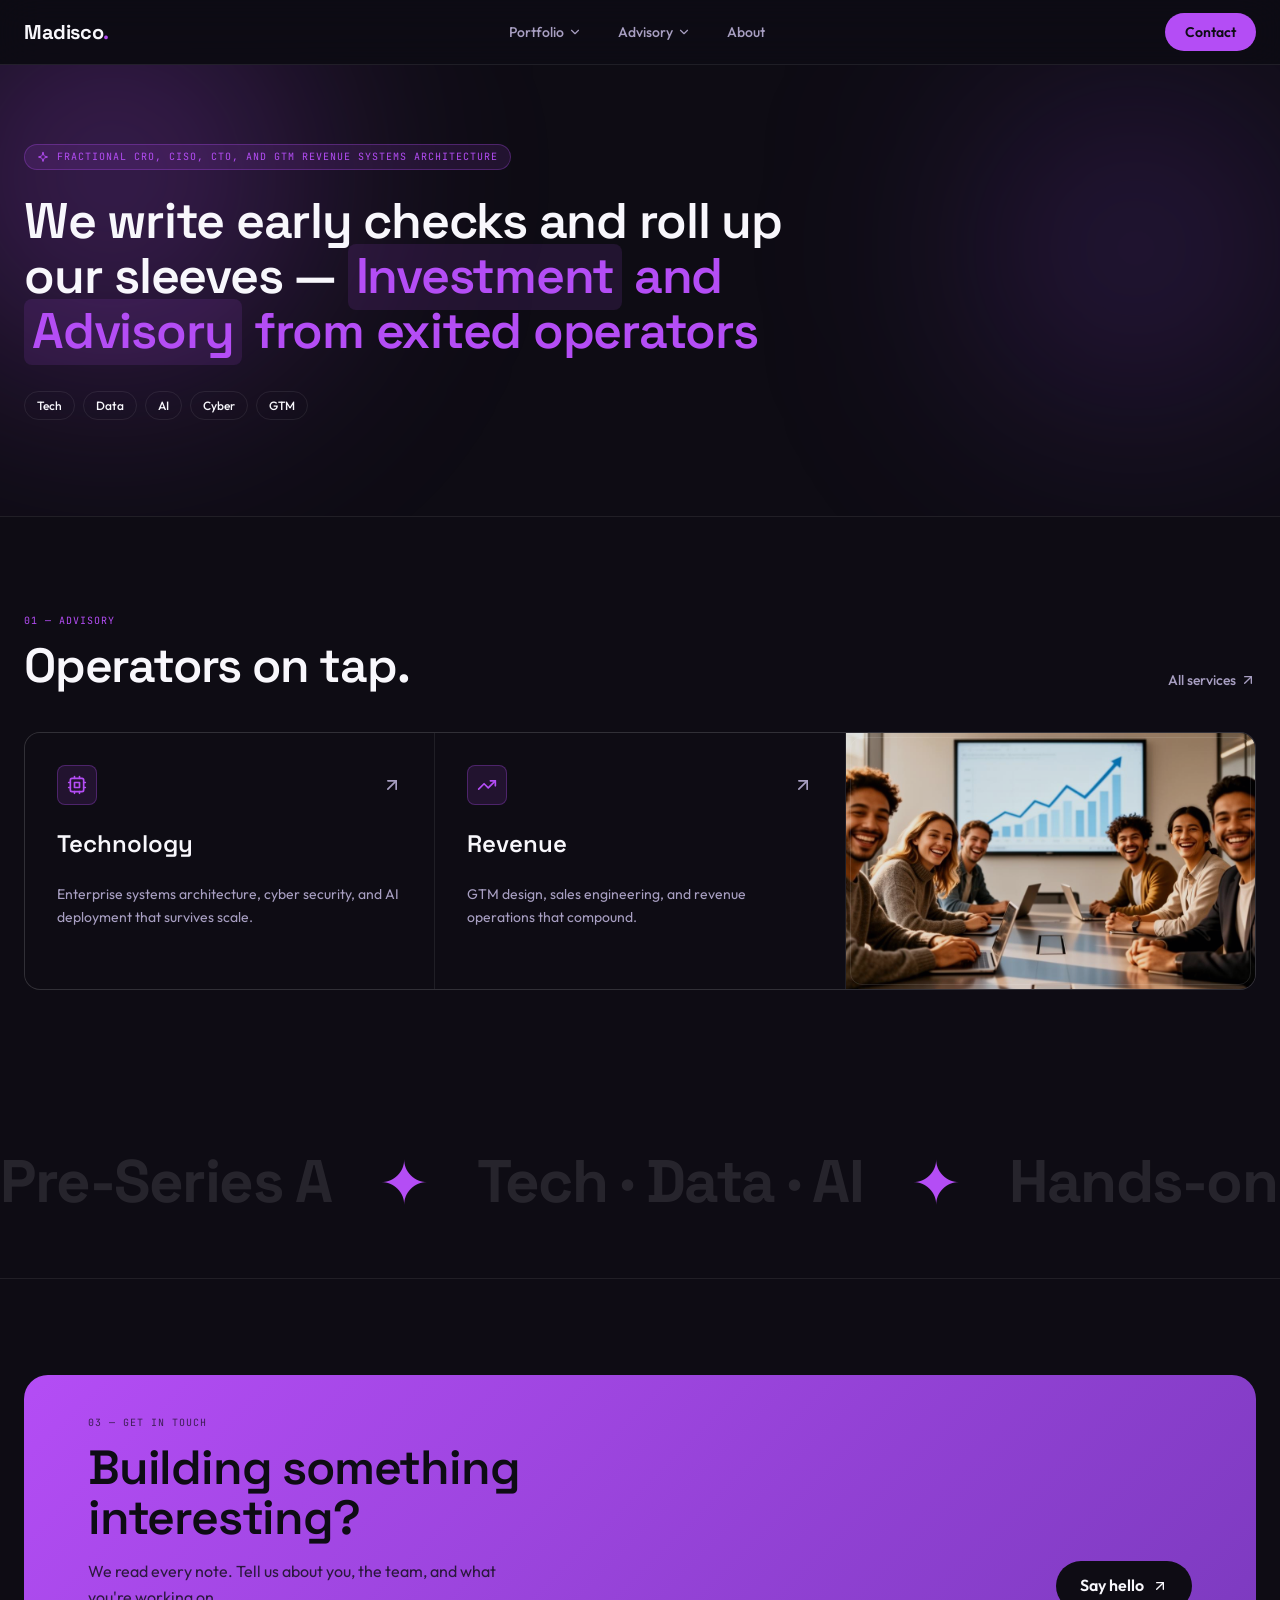
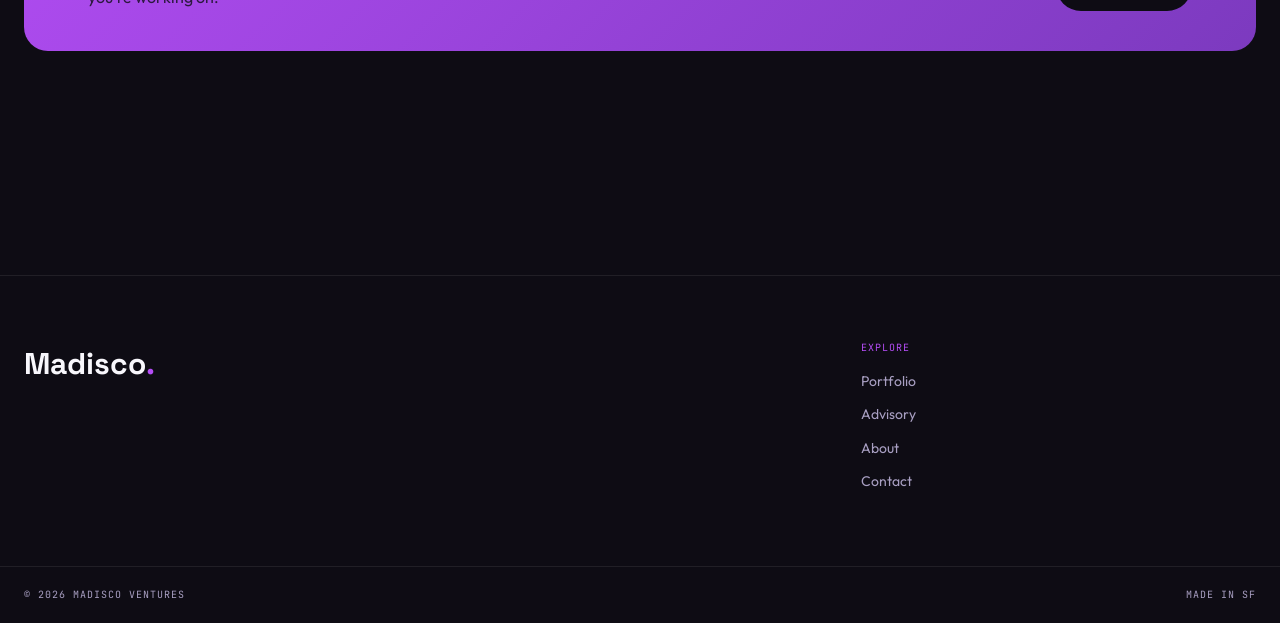
==== commit 7f48bd61: "Add files via upload" ====
--- a/index.html
+++ b/index.html
@@ -1,532 +1,133 @@
 <!DOCTYPE html>
 <html lang="en">
 <head>
-<meta charset="utf-8"/>
-<meta name="viewport" content="width=device-width, initial-scale=1"/>
-<title>Madisco Ventures — Investing & advisory for pre-Series A founders</title>
-<meta name="description" content="A San Francisco investment and advisory shop. We back pre-Series A founders in tech, data, AI, and food & beverage — and embed senior operators to help them scale."/>
-<meta property="og:title" content="Madisco Ventures — Pre-Series A investing & advisory, SF"/>
-<meta property="og:description" content="Madisco Ventures is a San Francisco investment and advisory shop backing pre-Series A founders in tech, data, AI, and food & beverage."/>
-<meta property="og:type" content="website"/>
-<meta name="twitter:card" content="summary"/>
-<link rel="preconnect" href="https://fonts.googleapis.com"/>
-<link rel="preconnect" href="https://fonts.gstatic.com" crossorigin/>
-<link href="https://fonts.googleapis.com/css2?family=Outfit:wght@300;400;500;600;700&family=Space+Grotesk:wght@400;500;600;700&family=JetBrains+Mono:wght@400;500&display=swap" rel="stylesheet"/>
-<style>
-:root {
-  --radius: 0.625rem;
-  --background: oklch(0.13 0.02 290);
-  --foreground: oklch(0.98 0.005 290);
-  --surface: oklch(0.18 0.03 290);
-  --card: oklch(0.18 0.03 290);
-  --primary-foreground: oklch(0.13 0.02 290);
-  --pop: oklch(0.72 0.27 305);
-  --pop-soft: oklch(0.55 0.22 295);
-  --muted-foreground: oklch(0.7 0.02 290);
-  --border: oklch(1 0 0 / 8%);
-  --font-display: 'Space Grotesk', sans-serif;
-  --font-sans: 'Outfit', sans-serif;
-  --font-mono: 'JetBrains Mono', monospace;
-}
-
-*, *::before, *::after { box-sizing: border-box; margin: 0; padding: 0; border-color: var(--border); }
-
-body {
-  background: var(--background);
-  color: var(--foreground);
-  font-family: var(--font-sans);
-  -webkit-font-smoothing: antialiased;
-  min-height: 100vh;
-}
-
-::selection { background: var(--pop); color: var(--background); }
-
-a { color: inherit; text-decoration: none; }
-
-/* Nav */
-nav {
-  position: fixed;
-  top: 0; left: 0; right: 0;
-  z-index: 50;
-  background: oklch(0.13 0.02 290 / 0.7);
-  backdrop-filter: blur(20px);
-  border-bottom: 1px solid var(--border);
-}
-.nav-inner {
-  max-width: 80rem;
-  margin: 0 auto;
-  padding: 0 1.5rem;
-  height: 4rem;
-  display: flex;
-  align-items: center;
-  justify-content: space-between;
-}
-.logo {
-  font-family: var(--font-display);
-  font-weight: 700;
-  font-size: 1.25rem;
-  letter-spacing: -0.025em;
-}
-.logo span { color: var(--pop); }
-.nav-links {
-  display: flex;
-  align-items: center;
-  gap: 0.25rem;
-}
-.nav-link {
-  padding: 0.5rem 1rem;
-  font-size: 0.875rem;
-  font-weight: 500;
-  color: var(--muted-foreground);
-  transition: color 0.15s;
-  position: relative;
-}
-.nav-link:hover { color: var(--foreground); }
-
-/* Dropdown */
-.dropdown { position: relative; }
-.dropdown-btn {
-  display: flex;
-  align-items: center;
-  gap: 0.25rem;
-  padding: 0.5rem 1rem;
-  font-size: 0.875rem;
-  font-weight: 500;
-  color: var(--muted-foreground);
-  background: none;
-  border: none;
-  cursor: pointer;
-  font-family: var(--font-sans);
-  transition: color 0.15s;
-}
-.dropdown-btn:hover { color: var(--foreground); }
-.dropdown-btn svg { width: 0.875rem; height: 0.875rem; transition: transform 0.2s; }
-.dropdown:hover .dropdown-btn svg { transform: rotate(180deg); }
-.dropdown-menu {
-  position: absolute;
-  top: 100%;
-  left: 0;
-  padding-top: 0.5rem;
-  width: 18rem;
-  opacity: 0;
-  pointer-events: none;
-  transition: opacity 0.15s;
-}
-.dropdown:hover .dropdown-menu { opacity: 1; pointer-events: auto; }
-.dropdown-inner {
-  background: var(--surface);
-  border: 1px solid var(--border);
-  border-radius: 0.75rem;
-  padding: 0.5rem;
-  box-shadow: 0 25px 50px oklch(0 0 0 / 0.4);
-}
-.dropdown-item {
-  display: block;
-  padding: 0.625rem 0.75rem;
-  border-radius: 0.5rem;
-  transition: background 0.15s;
-}
-.dropdown-item:hover { background: oklch(0.72 0.27 305 / 0.1); }
-.dropdown-item:hover .dropdown-item-title { color: var(--pop); }
-.dropdown-item-title { font-size: 0.875rem; font-weight: 600; color: var(--foreground); transition: color 0.15s; }
-.dropdown-item-desc { font-size: 0.75rem; color: var(--muted-foreground); margin-top: 0.125rem; }
-
-.btn-contact {
-  background: var(--pop);
-  color: var(--primary-foreground);
-  padding: 0.5rem 1.25rem;
-  border-radius: 9999px;
-  font-size: 0.875rem;
-  font-weight: 600;
-  transition: transform 0.15s;
-  display: inline-block;
-}
-.btn-contact:hover { transform: scale(1.03); }
-
-/* Main */
-main { padding-top: 4rem; }
-
-/* Hero */
-.hero {
-  position: relative;
-  overflow: hidden;
-  border-bottom: 1px solid var(--border);
-}
-.blob {
-  position: absolute;
-  border-radius: 9999px;
-  filter: blur(120px);
-  animation: blob 14s ease-in-out infinite;
-}
-.blob-1 {
-  width: 24rem; height: 24rem;
-  top: -5rem; left: -5rem;
-  background: oklch(0.72 0.27 305 / 0.3);
-}
-.blob-2 {
-  width: 18rem; height: 18rem;
-  top: 2.5rem; right: 0;
-  background: oklch(0.55 0.22 295 / 0.3);
-  animation-delay: 4s;
-}
-.hero-inner {
-  position: relative;
-  max-width: 80rem;
-  margin: 0 auto;
-  padding: 5rem 1.5rem 6rem;
-}
-.badge {
-  display: inline-flex;
-  align-items: center;
-  gap: 0.5rem;
-  padding: 0.25rem 0.75rem;
-  border-radius: 9999px;
-  background: oklch(0.72 0.27 305 / 0.1);
-  border: 1px solid oklch(0.72 0.27 305 / 0.3);
-  font-size: 0.75rem;
-  font-family: var(--font-mono);
-  text-transform: uppercase;
-  letter-spacing: 0.1em;
-  color: var(--pop);
-  margin-bottom: 1.5rem;
-}
-.badge svg { width: 0.75rem; height: 0.75rem; }
-h1 {
-  font-family: var(--font-display);
-  font-size: clamp(1.875rem, 4vw, 3rem);
-  font-weight: 600;
-  letter-spacing: -0.025em;
-  line-height: 1.1;
-  max-width: 48rem;
-}
-h1 .accent { color: var(--pop); }
-.pill {
-  background: oklch(0.72 0.27 305 / 0.15);
-  border-radius: 0.5rem;
-  padding: 0.125rem 0.5rem;
-}
-.sector-tags {
-  display: flex;
-  flex-wrap: wrap;
-  gap: 0.5rem;
-  margin-top: 2rem;
-}
-.sector-tag {
-  padding: 0.25rem 0.75rem;
-  border-radius: 9999px;
-  border: 1px solid var(--border);
-  font-size: 0.75rem;
-  font-weight: 500;
-  cursor: default;
-  transition: border-color 0.15s, color 0.15s;
-}
-.sector-tag:hover { border-color: oklch(0.72 0.27 305 / 0.6); color: var(--pop); }
-
-/* Advisory */
-.section { max-width: 80rem; margin: 0 auto; padding: 6rem 1.5rem; }
-.section-label { font-family: var(--font-mono); font-size: 0.625rem; text-transform: uppercase; letter-spacing: 0.1em; color: var(--pop); margin-bottom: 0.5rem; }
-h2 { font-family: var(--font-display); font-size: clamp(1.875rem, 3vw, 2.25rem); font-weight: 600; letter-spacing: -0.025em; }
-.section-header { display: flex; align-items: flex-end; justify-content: space-between; margin-bottom: 2.5rem; }
-.all-link { display: inline-flex; align-items: center; gap: 0.25rem; font-size: 0.875rem; font-weight: 500; color: var(--muted-foreground); transition: color 0.15s; }
-.all-link:hover { color: var(--pop); }
-.all-link svg { width: 1rem; height: 1rem; }
-
-.card-grid {
-  display: grid;
-  grid-template-columns: repeat(3, 1fr);
-  gap: 1px;
-  background: var(--border);
-  border-radius: 1rem;
-  overflow: hidden;
-  border: 1px solid var(--border);
-}
-.card {
-  background: var(--background);
-  padding: 2rem;
-  display: flex;
-  flex-direction: column;
-  gap: 1.25rem;
-  min-height: 16rem;
-  transition: background 0.15s;
-  text-decoration: none;
-  color: inherit;
-}
-.card:hover { background: var(--surface); }
-.card-top { display: flex; align-items: center; justify-content: space-between; }
-.card-icon {
-  width: 2.5rem; height: 2.5rem;
-  border-radius: 0.5rem;
-  background: oklch(0.72 0.27 305 / 0.15);
-  border: 1px solid oklch(0.72 0.27 305 / 0.3);
-  display: grid;
-  place-items: center;
-  color: var(--pop);
-}
-.card-icon svg { width: 1.25rem; height: 1.25rem; }
-.card-arrow { width: 1.25rem; height: 1.25rem; color: var(--muted-foreground); transition: color 0.15s, transform 0.15s; }
-.card:hover .card-arrow { color: var(--pop); transform: translate(2px, -2px); }
-.card h3 { font-family: var(--font-display); font-size: 1.5rem; font-weight: 600; }
-.card p { font-size: 0.875rem; color: var(--muted-foreground); line-height: 1.6; }
-.card-img { position: relative; overflow: hidden; min-height: 16rem; background: var(--background); }
-.card-img img { position: absolute; inset: 0; width: 100%; height: 100%; object-fit: cover; opacity: 0.9; }
-.card-img-ring { position: absolute; inset: 0.25rem; border-radius: 0.75rem; border: 1px solid oklch(1 0 0 / 0.1); }
-
-/* Marquee */
-.marquee-section { overflow: hidden; padding: 3rem 0; border-bottom: 1px solid var(--border); }
-.marquee-track {
-  display: flex;
-  gap: 3rem;
-  white-space: nowrap;
-  font-family: var(--font-display);
-  font-size: clamp(2.25rem, 5vw, 3.75rem);
-  font-weight: 700;
-  letter-spacing: -0.025em;
-  animation: marquee 30s linear infinite;
-}
-.marquee-chunk { display: flex; gap: 3rem; align-items: center; flex-shrink: 0; }
-.marquee-text { color: oklch(0.98 0.005 290 / 0.1); }
-.marquee-dot { color: var(--pop); }
-
-/* CTA */
-.cta-box {
-  border-radius: 1.5rem;
-  background: linear-gradient(135deg, var(--pop), var(--pop-soft));
-  padding: 2.5rem 4rem;
-  color: var(--primary-foreground);
-  display: flex;
-  flex-direction: row;
-  align-items: flex-end;
-  justify-content: space-between;
-  gap: 2rem;
-  flex-wrap: wrap;
-}
-.cta-label { font-family: var(--font-mono); font-size: 0.625rem; text-transform: uppercase; letter-spacing: 0.1em; opacity: 0.7; margin-bottom: 0.75rem; }
-.cta-box h2 { font-family: var(--font-display); font-size: clamp(1.875rem, 3vw, 3rem); font-weight: 600; letter-spacing: -0.025em; line-height: 1.05; max-width: 32rem; color: var(--primary-foreground); }
-.cta-box p { margin-top: 1rem; max-width: 28rem; opacity: 0.8; }
-.btn-hello {
-  display: inline-flex;
-  align-items: center;
-  gap: 0.5rem;
-  background: var(--background);
-  color: var(--foreground);
-  padding: 0.75rem 1.5rem;
-  border-radius: 9999px;
-  font-weight: 600;
-  transition: transform 0.15s;
-  white-space: nowrap;
-  flex-shrink: 0;
-}
-.btn-hello:hover { transform: scale(1.03); }
-.btn-hello svg { width: 1rem; height: 1rem; }
-
-/* Footer */
-footer { border-top: 1px solid var(--border); margin-top: 8rem; }
-.footer-inner { max-width: 80rem; margin: 0 auto; padding: 4rem 1.5rem; display: grid; grid-template-columns: 2fr 1fr; gap: 3rem; }
-.footer-logo { font-family: var(--font-display); font-weight: 700; font-size: 1.875rem; letter-spacing: -0.025em; }
-.footer-logo span { color: var(--pop); }
-.footer-nav-label { font-family: var(--font-mono); font-size: 0.625rem; text-transform: uppercase; letter-spacing: 0.1em; color: var(--pop); margin-bottom: 0.75rem; }
-.footer-nav { list-style: none; display: flex; flex-direction: column; gap: 0.5rem; font-size: 0.875rem; }
-.footer-nav a { transition: color 0.15s; color: inherit; }
-.footer-nav a:hover { color: var(--pop); }
-.footer-bottom { border-top: 1px solid var(--border); }
-.footer-bottom-inner { max-width: 80rem; margin: 0 auto; padding: 1.25rem 1.5rem; display: flex; justify-content: space-between; font-family: var(--font-mono); font-size: 0.625rem; text-transform: uppercase; letter-spacing: 0.1em; color: var(--muted-foreground); }
-
-/* Animations */
-@keyframes blob {
-  0%, 100% { transform: translate(0,0) scale(1); }
-  33% { transform: translate(30px,-40px) scale(1.1); }
-  66% { transform: translate(-20px,30px) scale(0.95); }
-}
-@keyframes marquee {
-  0% { transform: translateX(0); }
-  100% { transform: translateX(-50%); }
-}
-
-/* Mobile */
-@media (max-width: 768px) {
-  .nav-links { display: none; }
-  .card-grid { grid-template-columns: 1fr; }
-  .card-img { display: none; }
-  .cta-box { padding: 2rem; flex-direction: column; align-items: flex-start; }
-  .footer-inner { grid-template-columns: 1fr; }
-  .all-link { display: none; }
-}
-</style>
+  <meta charset="UTF-8" />
+  <meta name="viewport" content="width=device-width, initial-scale=1.0" />
+  <title>Madisco Ventures — Investing &amp; advisory for pre-Series A founders</title>
+  <meta name="description" content="A San Francisco investment and advisory shop. We back pre-Series A founders in tech, data, AI, and food &amp; beverage — and embed senior operators to help them scale." />
+  <link rel="stylesheet" href="style.css" />
 </head>
 <body>
 
-<nav>
-  <div class="nav-inner">
-    <a href="/" class="logo">Madisco<span>.</span></a>
-    <div class="nav-links">
-      <div class="dropdown">
-        <button class="dropdown-btn">
-          Portfolio
-          <svg viewBox="0 0 24 24" fill="none" stroke="currentColor" stroke-width="2" stroke-linecap="round" stroke-linejoin="round"><path d="m6 9 6 6 6-6"/></svg>
-        </button>
-        <div class="dropdown-menu">
-          <div class="dropdown-inner">
-            <a href="/portfolio" class="dropdown-item">
-              <div class="dropdown-item-title">All Holdings</div>
-              <div class="dropdown-item-desc">Pre-Series A bets across sectors</div>
-            </a>
-            <a href="/portfolio#tech" class="dropdown-item">
-              <div class="dropdown-item-title">Tech & Data</div>
-              <div class="dropdown-item-desc">Infra, AI, dev tools</div>
-            </a>
-          </div>
-        </div>
-      </div>
-      <div class="dropdown">
-        <button class="dropdown-btn">
-          Advisory
-          <svg viewBox="0 0 24 24" fill="none" stroke="currentColor" stroke-width="2" stroke-linecap="round" stroke-linejoin="round"><path d="m6 9 6 6 6-6"/></svg>
-        </button>
-        <div class="dropdown-menu">
-          <div class="dropdown-inner">
-            <a href="/advisory/technology" class="dropdown-item">
-              <div class="dropdown-item-title">Technology</div>
-              <div class="dropdown-item-desc">Cyber, architecture, AI deployment</div>
-            </a>
-            <a href="/advisory/media" class="dropdown-item">
-              <div class="dropdown-item-title">Media</div>
-              <div class="dropdown-item-desc">Media planning, programmatic, agentic</div>
-            </a>
-            <a href="/advisory/revenue" class="dropdown-item">
-              <div class="dropdown-item-title">Revenue</div>
-              <div class="dropdown-item-desc">GTM, sales eng, rev ops</div>
-            </a>
-          </div>
-        </div>
-      </div>
-      <a href="/about" class="nav-link">About</a>
-    </div>
-    <a href="/contact" class="btn-contact">Contact</a>
-  </div>
-</nav>
+<div id="site-nav-placeholder"></div>
 
 <main>
-  <section class="hero">
-    <div class="blob blob-1"></div>
-    <div class="blob blob-2"></div>
+
+  <!-- Hero -->
+  <section class="hero-section">
+    <div class="hero-blob-1 animate-blob"></div>
+    <div class="hero-blob-2 animate-blob"></div>
     <div class="hero-inner">
-      <div class="badge">
-        <svg viewBox="0 0 24 24" fill="none" stroke="currentColor" stroke-width="2" stroke-linecap="round" stroke-linejoin="round"><path d="M11.017 2.814a1 1 0 0 1 1.966 0l1.051 5.558a2 2 0 0 0 1.594 1.594l5.558 1.051a1 1 0 0 1 0 1.966l-5.558 1.051a2 2 0 0 0-1.594 1.594l-1.051 5.558a1 1 0 0 1-1.966 0l-1.051-5.558a2 2 0 0 0-1.594-1.594l-5.558-1.051a1 1 0 0 1 0-1.966l5.558-1.051a2 2 0 0 0 1.594-1.594z"/><path d="M20 2v4"/><path d="M22 4h-4"/><circle cx="4" cy="20" r="2"/></svg>
-        Fractional CRO, CISO, CTO, and GTM Revenue Systems Architecture
+      <div class="hero-badge">
+        <svg class="icon" width="12" height="12" viewBox="0 0 24 24" fill="none" stroke="currentColor" stroke-width="2" stroke-linecap="round" stroke-linejoin="round"><path d="m12 3-1.912 5.813a2 2 0 0 1-1.275 1.275L3 12l5.813 1.912a2 2 0 0 1 1.275 1.275L12 21l1.912-5.813a2 2 0 0 1 1.275-1.275L21 12l-5.813-1.912a2 2 0 0 1-1.275-1.275L12 3Z"/></svg>
+        FRACTIONAL CRO, CISO, CTO, AND GTM REVENUE SYSTEMS ARCHITECTURE
       </div>
-      <h1>
+      <h1 class="hero-h1">
         We write early checks and roll up our sleeves —
-        <span class="accent"> <span class="pill">Investment</span> and <span class="pill">Advisory</span> from exited operators</span>
+        <span class="text-pop"> <span class="highlight">Investment</span> and <span class="highlight">Advisory</span> from exited operators</span>
       </h1>
-      <div class="sector-tags">
-        <span class="sector-tag">Tech</span>
-        <span class="sector-tag">Data</span>
-        <span class="sector-tag">AI</span>
-        <span class="sector-tag">Cyber</span>
-        <span class="sector-tag">GTM</span>
+      <div class="hero-tags">
+        <span class="tag">Tech</span>
+        <span class="tag">Data</span>
+        <span class="tag">AI</span>
+        <span class="tag">Cyber</span>
+        <span class="tag">GTM</span>
       </div>
     </div>
   </section>
 
-  <div class="section">
-    <div class="section-header">
+  <!-- Advisory -->
+  <section class="advisory-section">
+    <div class="advisory-header">
       <div>
-        <div class="section-label">01 — Advisory</div>
-        <h2>Operators on tap.</h2>
+        <div class="eyebrow">01 — Advisory</div>
+        <h2 class="section-title">Operators on tap.</h2>
       </div>
-      <a href="/advisory/technology" class="all-link">
+      <a href="advisory/technology.html" class="btn-ghost" style="display:none" id="all-services-link">
         All services
-        <svg viewBox="0 0 24 24" fill="none" stroke="currentColor" stroke-width="2" stroke-linecap="round" stroke-linejoin="round"><path d="M7 7h10v10"/><path d="M7 17 17 7"/></svg>
+        <svg width="16" height="16" viewBox="0 0 24 24" fill="none" stroke="currentColor" stroke-width="2" stroke-linecap="round" stroke-linejoin="round"><path d="M7 7h10v10"/><path d="M7 17 17 7"/></svg>
       </a>
     </div>
-    <div class="card-grid">
-      <a href="/advisory/technology" class="card">
-        <div class="card-top">
-          <div class="card-icon">
-            <svg viewBox="0 0 24 24" fill="none" stroke="currentColor" stroke-width="2" stroke-linecap="round" stroke-linejoin="round"><path d="M12 20v2"/><path d="M12 2v2"/><path d="M17 20v2"/><path d="M17 2v2"/><path d="M2 12h2"/><path d="M2 17h2"/><path d="M2 7h2"/><path d="M20 12h2"/><path d="M20 17h2"/><path d="M20 7h2"/><path d="M7 20v2"/><path d="M7 2v2"/><rect x="4" y="4" width="16" height="16" rx="2"/><rect x="8" y="8" width="8" height="8" rx="1"/></svg>
+
+    <div class="advisory-grid">
+      <!-- Technology -->
+      <a href="advisory/technology.html" class="advisory-card">
+        <div class="advisory-card-header">
+          <div class="advisory-icon">
+            <svg width="20" height="20" viewBox="0 0 24 24" fill="none" stroke="currentColor" stroke-width="2" stroke-linecap="round" stroke-linejoin="round"><rect x="4" y="4" width="16" height="16" rx="2"/><rect x="9" y="9" width="6" height="6"/><path d="M15 2v2M15 20v2M2 15h2M20 15h2M2 9h2M20 9h2M9 2v2M9 20v2"/></svg>
           </div>
-          <svg class="card-arrow" viewBox="0 0 24 24" fill="none" stroke="currentColor" stroke-width="2" stroke-linecap="round" stroke-linejoin="round"><path d="M7 7h10v10"/><path d="M7 17 17 7"/></svg>
+          <svg class="advisory-arrow" width="20" height="20" viewBox="0 0 24 24" fill="none" stroke="currentColor" stroke-width="2" stroke-linecap="round" stroke-linejoin="round"><path d="M7 7h10v10"/><path d="M7 17 17 7"/></svg>
         </div>
-        <h3>Technology</h3>
-        <p>Enterprise systems architecture, cyber security, and AI deployment that survives scale.</p>
+        <h3 class="advisory-card-title">Technology</h3>
+        <p class="text-sm muted" style="line-height:1.65">Enterprise systems architecture, cyber security, and AI deployment that survives scale.</p>
       </a>
-      <a href="/advisory/revenue" class="card">
-        <div class="card-top">
-          <div class="card-icon">
-            <svg viewBox="0 0 24 24" fill="none" stroke="currentColor" stroke-width="2" stroke-linecap="round" stroke-linejoin="round"><path d="M16 7h6v6"/><path d="m22 7-8.5 8.5-5-5L2 17"/></svg>
+
+      <!-- Revenue -->
+      <a href="advisory/revenue.html" class="advisory-card">
+        <div class="advisory-card-header">
+          <div class="advisory-icon">
+            <svg width="20" height="20" viewBox="0 0 24 24" fill="none" stroke="currentColor" stroke-width="2" stroke-linecap="round" stroke-linejoin="round"><polyline points="22 7 13.5 15.5 8.5 10.5 2 17"/><polyline points="16 7 22 7 22 13"/></svg>
           </div>
-          <svg class="card-arrow" viewBox="0 0 24 24" fill="none" stroke="currentColor" stroke-width="2" stroke-linecap="round" stroke-linejoin="round"><path d="M7 7h10v10"/><path d="M7 17 17 7"/></svg>
+          <svg class="advisory-arrow" width="20" height="20" viewBox="0 0 24 24" fill="none" stroke="currentColor" stroke-width="2" stroke-linecap="round" stroke-linejoin="round"><path d="M7 7h10v10"/><path d="M7 17 17 7"/></svg>
         </div>
-        <h3>Revenue</h3>
-        <p>GTM design, sales engineering, and revenue operations that compound.</p>
+        <h3 class="advisory-card-title">Revenue</h3>
+        <p class="text-sm muted" style="line-height:1.65">GTM design, sales engineering, and revenue operations that compound.</p>
       </a>
-      <div class="card-img">
-        <div style="position:absolute;inset:0;background:linear-gradient(135deg,oklch(0.18 0.03 290),oklch(0.13 0.02 290));display:flex;align-items:center;justify-content:center;">
-          <svg style="width:4rem;height:4rem;opacity:0.15" viewBox="0 0 24 24" fill="none" stroke="currentColor" stroke-width="1" stroke-linecap="round" stroke-linejoin="round"><path d="M22 12h-4l-3 9L9 3l-3 9H2"/></svg>
-        </div>
-        <div class="card-img-ring"></div>
+
+      <!-- Image cell -->
+      <div class="advisory-img-cell">
+        <img src="assets/business-growth.jpg" alt="Business growth" loading="lazy" width="1024" height="768" />
       </div>
     </div>
-  </div>
+  </section>
 
+  <!-- Marquee -->
   <section class="marquee-section">
-    <div class="marquee-track">
-      <div class="marquee-chunk">
-        <span class="marquee-text">Pre-Series A</span>
+    <div class="marquee-track animate-marquee">
+      <div class="marquee-inner">
+        <span class="marquee-word">Pre-Series A</span>
         <span class="marquee-dot">✦</span>
-        <span class="marquee-text">Tech · Data · AI</span>
+        <span class="marquee-word">Tech · Data · AI</span>
         <span class="marquee-dot">✦</span>
-        <span class="marquee-text">Hands-on operators</span>
+        <span class="marquee-word">Hands-on operators</span>
         <span class="marquee-dot">✦</span>
       </div>
-      <div class="marquee-chunk">
-        <span class="marquee-text">Pre-Series A</span>
+      <div class="marquee-inner" aria-hidden="true">
+        <span class="marquee-word">Pre-Series A</span>
         <span class="marquee-dot">✦</span>
-        <span class="marquee-text">Tech · Data · AI</span>
+        <span class="marquee-word">Tech · Data · AI</span>
         <span class="marquee-dot">✦</span>
-        <span class="marquee-text">Hands-on operators</span>
+        <span class="marquee-word">Hands-on operators</span>
         <span class="marquee-dot">✦</span>
       </div>
     </div>
   </section>
 
-  <div class="section">
+  <!-- CTA -->
+  <section class="cta-section">
     <div class="cta-box">
       <div>
-        <div class="cta-label">03 — Get in touch</div>
-        <h2>Building something interesting?</h2>
-        <p>We read every note. Tell us about you, the team, and what you're working on.</p>
+        <div class="eyebrow" style="color:rgba(14,12,20,0.7)">03 — Get in touch</div>
+        <h2 class="cta-box-title">Building something interesting?</h2>
+        <p class="cta-box-sub">We read every note. Tell us about you, the team, and what you're working on.</p>
       </div>
-      <a href="/contact" class="btn-hello">
+      <a href="contact.html" class="cta-btn">
         Say hello
-        <svg viewBox="0 0 24 24" fill="none" stroke="currentColor" stroke-width="2" stroke-linecap="round" stroke-linejoin="round"><path d="M7 7h10v10"/><path d="M7 17 17 7"/></svg>
+        <svg width="16" height="16" viewBox="0 0 24 24" fill="none" stroke="currentColor" stroke-width="2" stroke-linecap="round" stroke-linejoin="round"><path d="M7 7h10v10"/><path d="M7 17 17 7"/></svg>
       </a>
     </div>
-  </div>
+  </section>
+
 </main>
 
-<footer>
-  <div class="footer-inner">
-    <div>
-      <div class="footer-logo">Madisco<span>.</span></div>
-    </div>
-    <div>
-      <div class="footer-nav-label">Explore</div>
-      <ul class="footer-nav">
-        <li><a href="/portfolio">Portfolio</a></li>
-        <li><a href="/advisory/technology">Advisory</a></li>
-        <li><a href="/about">About</a></li>
-        <li><a href="/contact">Contact</a></li>
-      </ul>
-    </div>
-  </div>
-  <div class="footer-bottom">
-    <div class="footer-bottom-inner">
-      <span>© 2026 Madisco Ventures</span>
-      <span>Made in SF</span>
-    </div>
-  </div>
-</footer>
+<div id="site-footer-placeholder"></div>
 
+<script src="nav.js"></script>
+<script>
+  // Show desktop "All services" link
+  if (window.innerWidth >= 768) {
+    document.getElementById('all-services-link').style.display = 'inline-flex';
+  }
+</script>
 </body>
 </html>
--- a/style.css
+++ b/style.css
@@ -0,0 +1,529 @@
+/* =============================================
+   MADISCO VENTURES — Shared Stylesheet
+   ============================================= */
+
+@import url('https://fonts.googleapis.com/css2?family=Space+Grotesk:wght@400;500;600;700&family=Outfit:wght@400;500;600&family=JetBrains+Mono:wght@400;500&display=swap');
+
+/* --- Design Tokens --- */
+:root {
+  --radius: 0.625rem;
+  --background: #0e0c14;
+  --foreground: #f8f7fc;
+  --surface: #16131f;
+  --border: rgba(255,255,255,0.08);
+  --muted-foreground: #a89fc2;
+  --pop: #b44df5;
+  --pop-soft: #7c3abf;
+  --pop-bg: rgba(180, 77, 245, 0.12);
+  --pop-ring: rgba(180, 77, 245, 0.3);
+  --primary-foreground: #0e0c14;
+  --font-display: 'Space Grotesk', sans-serif;
+  --font-sans: 'Outfit', sans-serif;
+  --font-mono: 'JetBrains Mono', monospace;
+}
+
+/* --- Reset & Base --- */
+*, *::before, *::after { box-sizing: border-box; margin: 0; padding: 0; border-color: var(--border); }
+
+html { scroll-behavior: smooth; }
+
+body {
+  background-color: var(--background);
+  color: var(--foreground);
+  font-family: var(--font-sans);
+  font-size: 16px;
+  line-height: 1.6;
+  -webkit-font-smoothing: antialiased;
+  min-height: 100vh;
+  display: flex;
+  flex-direction: column;
+}
+
+::selection { background: var(--pop); color: var(--background); }
+
+a { color: inherit; text-decoration: none; }
+img { max-width: 100%; display: block; }
+button { cursor: pointer; font-family: inherit; }
+
+/* --- Typography helpers --- */
+.font-display { font-family: var(--font-display); }
+.font-mono    { font-family: var(--font-mono); }
+
+/* --- Layout --- */
+.max-w-7xl { max-width: 80rem; margin-left: auto; margin-right: auto; }
+.max-w-3xl  { max-width: 48rem; margin-left: auto; margin-right: auto; }
+.px-6       { padding-left: 1.5rem; padding-right: 1.5rem; }
+
+/* --- NAV --- */
+nav.site-nav {
+  position: fixed;
+  top: 0; left: 0; right: 0;
+  z-index: 50;
+  background: rgba(14,12,20,0.7);
+  backdrop-filter: blur(20px);
+  -webkit-backdrop-filter: blur(20px);
+  border-bottom: 1px solid var(--border);
+}
+.nav-inner {
+  max-width: 80rem;
+  margin: 0 auto;
+  padding: 0 1.5rem;
+  height: 4rem;
+  display: flex;
+  align-items: center;
+  justify-content: space-between;
+}
+.nav-logo {
+  font-family: var(--font-display);
+  font-weight: 700;
+  font-size: 1.25rem;
+  letter-spacing: -0.02em;
+}
+.nav-logo span { color: var(--pop); }
+
+.nav-links { display: flex; align-items: center; gap: 0.25rem; }
+
+/* Dropdown */
+.nav-dropdown { position: relative; }
+.nav-dropdown-btn {
+  display: flex; align-items: center; gap: 0.25rem;
+  padding: 0.5rem 1rem;
+  font-size: 0.875rem;
+  font-weight: 500;
+  color: var(--muted-foreground);
+  background: none;
+  border: none;
+  border-radius: 0.5rem;
+  transition: color 0.15s;
+}
+.nav-dropdown-btn:hover { color: var(--foreground); }
+.nav-dropdown-btn svg { width: 14px; height: 14px; transition: transform 0.2s; }
+.nav-dropdown:hover .nav-dropdown-btn svg { transform: rotate(180deg); }
+
+.nav-dropdown-menu {
+  display: none;
+  position: absolute;
+  top: 100%; left: 0;
+  padding-top: 0.5rem;
+  width: 18rem;
+  z-index: 100;
+}
+.nav-dropdown:hover .nav-dropdown-menu { display: block; }
+.nav-dropdown-inner {
+  background: var(--surface);
+  border: 1px solid var(--border);
+  border-radius: 0.75rem;
+  padding: 0.5rem;
+  box-shadow: 0 25px 50px rgba(180,77,245,0.1);
+}
+.nav-dropdown-item {
+  display: block;
+  padding: 0.625rem 0.75rem;
+  border-radius: 0.5rem;
+  transition: background 0.15s;
+}
+.nav-dropdown-item:hover { background: var(--pop-bg); }
+.nav-dropdown-item:hover .dd-label { color: var(--pop); }
+.dd-label { font-size: 0.875rem; font-weight: 600; transition: color 0.15s; }
+.dd-desc  { font-size: 0.75rem; color: var(--muted-foreground); margin-top: 0.125rem; }
+
+.nav-link {
+  padding: 0.5rem 1rem;
+  font-size: 0.875rem;
+  font-weight: 500;
+  color: var(--muted-foreground);
+  border-radius: 0.5rem;
+  transition: color 0.15s;
+}
+.nav-link:hover, .nav-link.active { color: var(--foreground); }
+
+.nav-cta {
+  display: inline-block;
+  background: var(--pop);
+  color: var(--primary-foreground) !important;
+  padding: 0.5rem 1.25rem;
+  border-radius: 9999px;
+  font-size: 0.875rem;
+  font-weight: 600;
+  transition: transform 0.15s;
+}
+.nav-cta:hover { transform: scale(1.03); }
+
+/* Mobile nav toggle */
+.nav-mobile-toggle {
+  display: none;
+  background: none;
+  border: none;
+  color: var(--foreground);
+  padding: 0.5rem;
+}
+.mobile-nav {
+  display: none;
+  flex-direction: column;
+  background: var(--surface);
+  border-top: 1px solid var(--border);
+  padding: 1rem 1.5rem;
+  gap: 0.25rem;
+}
+.mobile-nav.open { display: flex; }
+.mobile-nav a, .mobile-nav button {
+  padding: 0.625rem 0;
+  font-size: 0.9375rem;
+  font-weight: 500;
+  color: var(--muted-foreground);
+  border: none;
+  background: none;
+  text-align: left;
+  width: 100%;
+  border-bottom: 1px solid var(--border);
+}
+.mobile-nav a:hover { color: var(--pop); }
+.mobile-sub { padding-left: 1rem; }
+.mobile-sub a { font-size: 0.875rem; }
+
+@media (max-width: 767px) {
+  .nav-links { display: none; }
+  .nav-mobile-toggle { display: block; }
+}
+
+/* --- MAIN & FOOTER wrapper --- */
+main { padding-top: 4rem; flex: 1; }
+
+footer.site-footer { border-top: 1px solid var(--border); margin-top: 8rem; }
+.footer-inner {
+  max-width: 80rem; margin: 0 auto;
+  padding: 4rem 1.5rem;
+  display: grid;
+  grid-template-columns: 2fr 1fr;
+  gap: 3rem;
+}
+.footer-logo { font-family: var(--font-display); font-weight: 700; font-size: 1.875rem; }
+.footer-logo span { color: var(--pop); }
+.footer-explore-label { font-family: var(--font-mono); font-size: 0.625rem; text-transform: uppercase; letter-spacing: 0.1em; color: var(--pop); margin-bottom: 0.75rem; }
+.footer-links { list-style: none; }
+.footer-links li { margin-bottom: 0.5rem; }
+.footer-links a { font-size: 0.875rem; color: var(--muted-foreground); transition: color 0.15s; }
+.footer-links a:hover { color: var(--pop); }
+.footer-bottom {
+  border-top: 1px solid var(--border);
+}
+.footer-bottom-inner {
+  max-width: 80rem; margin: 0 auto;
+  padding: 1.25rem 1.5rem;
+  display: flex; justify-content: space-between;
+  font-family: var(--font-mono);
+  font-size: 0.625rem;
+  text-transform: uppercase; letter-spacing: 0.1em;
+  color: var(--muted-foreground);
+}
+@media (max-width: 767px) {
+  .footer-inner { grid-template-columns: 1fr; gap: 2rem; }
+}
+
+/* --- UTILITY CLASSES --- */
+.eyebrow {
+  font-family: var(--font-mono);
+  font-size: 0.625rem;
+  text-transform: uppercase;
+  letter-spacing: 0.1em;
+  color: var(--pop);
+  margin-bottom: 0.75rem;
+}
+.section-title {
+  font-family: var(--font-display);
+  font-size: clamp(2rem, 5vw, 3rem);
+  font-weight: 600;
+  letter-spacing: -0.025em;
+  line-height: 1.05;
+}
+.section-title-xl {
+  font-family: var(--font-display);
+  font-size: clamp(2rem, 5vw, 3.5rem);
+  font-weight: 600;
+  letter-spacing: -0.025em;
+  line-height: 1.05;
+}
+.muted { color: var(--muted-foreground); }
+.text-pop { color: var(--pop); }
+.text-sm { font-size: 0.875rem; }
+.text-lg { font-size: 1.125rem; }
+
+.btn-primary {
+  display: inline-flex; align-items: center; gap: 0.5rem;
+  background: var(--pop);
+  color: var(--primary-foreground);
+  padding: 0.75rem 1.5rem;
+  border-radius: 9999px;
+  font-weight: 600;
+  border: none;
+  transition: transform 0.15s;
+  cursor: pointer;
+}
+.btn-primary:hover { transform: scale(1.03); }
+
+.btn-ghost {
+  display: inline-flex; align-items: center; gap: 0.25rem;
+  font-size: 0.875rem;
+  font-weight: 500;
+  color: var(--muted-foreground);
+  transition: color 0.15s;
+}
+.btn-ghost:hover { color: var(--pop); }
+
+/* --- CARD --- */
+.card {
+  background: var(--surface);
+  border: 1px solid var(--border);
+  border-radius: 1rem;
+  padding: 2rem;
+  transition: border-color 0.2s;
+}
+.card:hover { border-color: rgba(180,77,245,0.5); }
+
+/* --- PILL TAGS --- */
+.tag {
+  display: inline-block;
+  padding: 0.25rem 0.75rem;
+  border-radius: 9999px;
+  border: 1px solid var(--border);
+  font-size: 0.75rem;
+  font-weight: 500;
+  transition: border-color 0.15s, color 0.15s;
+  cursor: default;
+}
+.tag:hover { border-color: rgba(180,77,245,0.6); color: var(--pop); }
+
+/* --- ANIMATIONS --- */
+@keyframes marquee {
+  0%   { transform: translateX(0); }
+  100% { transform: translateX(-50%); }
+}
+.animate-marquee { animation: marquee 30s linear infinite; }
+
+@keyframes blob {
+  0%, 100% { transform: translate(0,0) scale(1); }
+  33%       { transform: translate(30px,-40px) scale(1.1); }
+  66%       { transform: translate(-20px,30px) scale(0.95); }
+}
+.animate-blob { animation: blob 14s ease-in-out infinite; }
+
+/* --- ICON SVG helpers (inline lucide replacements) --- */
+.icon { display: inline-block; vertical-align: middle; flex-shrink: 0; }
+
+/* --- HOME PAGE --- */
+.hero-section {
+  position: relative;
+  overflow: hidden;
+  border-bottom: 1px solid var(--border);
+}
+.hero-blob-1 {
+  position: absolute; top: -5rem; left: -5rem;
+  width: 24rem; height: 24rem; border-radius: 50%;
+  background: rgba(180,77,245,0.3);
+  filter: blur(120px);
+  pointer-events: none;
+}
+.hero-blob-2 {
+  position: absolute; top: 2.5rem; right: 0;
+  width: 18rem; height: 18rem; border-radius: 50%;
+  background: rgba(124,58,191,0.3);
+  filter: blur(120px);
+  pointer-events: none;
+  animation-delay: 4s;
+}
+.hero-inner {
+  position: relative;
+  max-width: 80rem; margin: 0 auto;
+  padding: 5rem 1.5rem 6rem;
+}
+.hero-badge {
+  display: inline-flex; align-items: center; gap: 0.5rem;
+  padding: 0.25rem 0.75rem;
+  border-radius: 9999px;
+  background: var(--pop-bg);
+  border: 1px solid var(--pop-ring);
+  font-family: var(--font-mono);
+  font-size: 0.625rem;
+  text-transform: uppercase;
+  letter-spacing: 0.1em;
+  color: var(--pop);
+  margin-bottom: 1.5rem;
+}
+.hero-h1 {
+  font-family: var(--font-display);
+  font-size: clamp(1.875rem, 4.5vw, 3.125rem);
+  font-weight: 600;
+  letter-spacing: -0.025em;
+  line-height: 1.1;
+  max-width: 48rem;
+}
+.hero-h1 .highlight {
+  background: var(--pop-bg);
+  border-radius: 0.5rem;
+  padding: 0 0.5rem 0.125rem;
+}
+.hero-tags { display: flex; flex-wrap: wrap; gap: 0.5rem; margin-top: 2rem; }
+
+/* Advisory grid */
+.advisory-section { max-width: 80rem; margin: 0 auto; padding: 6rem 1.5rem; }
+.advisory-header { display: flex; align-items: flex-end; justify-content: space-between; margin-bottom: 2.5rem; }
+.advisory-grid {
+  display: grid;
+  grid-template-columns: repeat(3, 1fr);
+  gap: 1px;
+  background: var(--border);
+  border-radius: 1rem;
+  overflow: hidden;
+  border: 1px solid var(--border);
+}
+.advisory-card {
+  display: flex; flex-direction: column; gap: 1.25rem;
+  background: var(--background);
+  padding: 2rem;
+  min-height: 16rem;
+  transition: background 0.2s;
+  text-decoration: none;
+  color: inherit;
+}
+.advisory-card:hover { background: var(--surface); }
+.advisory-card-header { display: flex; align-items: center; justify-content: space-between; }
+.advisory-icon {
+  width: 2.5rem; height: 2.5rem;
+  border-radius: 0.5rem;
+  background: var(--pop-bg);
+  color: var(--pop);
+  border: 1px solid var(--pop-ring);
+  display: grid; place-items: center;
+  flex-shrink: 0;
+}
+.advisory-arrow {
+  color: var(--muted-foreground);
+  transition: color 0.2s, transform 0.2s;
+}
+.advisory-card:hover .advisory-arrow { color: var(--pop); transform: translate(2px,-2px); }
+.advisory-card-title { font-family: var(--font-display); font-size: 1.5rem; font-weight: 600; }
+.advisory-img-cell {
+  position: relative;
+  background: var(--background);
+  min-height: 16rem;
+  overflow: hidden;
+}
+.advisory-img-cell img { position: absolute; inset: 0; width: 100%; height: 100%; object-fit: cover; opacity: 0.9; }
+.advisory-img-cell::after {
+  content: '';
+  position: absolute; inset: 0.25rem;
+  border-radius: 0.75rem;
+  border: 1px solid rgba(255,255,255,0.1);
+  pointer-events: none;
+}
+@media (max-width: 767px) {
+  .advisory-grid { grid-template-columns: 1fr; }
+  .advisory-header { flex-direction: column; align-items: flex-start; gap: 1rem; }
+}
+
+/* Marquee */
+.marquee-section { overflow: hidden; padding: 3rem 0; border-bottom: 1px solid var(--border); }
+.marquee-track { display: flex; gap: 3rem; white-space: nowrap; }
+.marquee-word { font-family: var(--font-display); font-size: clamp(2.5rem, 6vw, 3.75rem); font-weight: 700; letter-spacing: -0.025em; opacity: 0.1; }
+.marquee-dot { color: var(--pop); opacity: 1; font-size: clamp(2.5rem, 6vw, 3.75rem); }
+.marquee-inner { display: flex; gap: 3rem; align-items: center; flex-shrink: 0; }
+
+/* CTA band */
+.cta-section { max-width: 80rem; margin: 0 auto; padding: 6rem 1.5rem; }
+.cta-box {
+  border-radius: 1.5rem;
+  background: linear-gradient(135deg, var(--pop) 0%, var(--pop-soft) 100%);
+  padding: 2.5rem 4rem;
+  display: flex;
+  align-items: flex-end;
+  justify-content: space-between;
+  gap: 2rem;
+  flex-wrap: wrap;
+}
+.cta-box .eyebrow { color: rgba(14,12,20,0.7); }
+.cta-box-title { font-family: var(--font-display); font-size: clamp(1.875rem, 4vw, 3rem); font-weight: 600; letter-spacing: -0.025em; line-height: 1.05; color: var(--primary-foreground); max-width: 28rem; }
+.cta-box-sub { margin-top: 1rem; color: rgba(14,12,20,0.8); max-width: 28rem; }
+.cta-btn {
+  display: inline-flex; align-items: center; gap: 0.5rem;
+  background: var(--background);
+  color: var(--foreground);
+  padding: 0.75rem 1.5rem;
+  border-radius: 9999px;
+  font-weight: 600;
+  white-space: nowrap;
+  transition: transform 0.15s;
+}
+.cta-btn:hover { transform: scale(1.03); }
+
+/* --- PORTFOLIO PAGE --- */
+.page-header { max-width: 80rem; margin: 0 auto; padding: 4rem 1.5rem 2.5rem; }
+.portfolio-grid { max-width: 80rem; margin: 0 auto; padding: 0 1.5rem 6rem; display: grid; grid-template-columns: repeat(3,1fr); gap: 1rem; }
+.portfolio-card { position: relative; border-radius: 1rem; background: var(--surface); border: 1px solid var(--border); padding: 1.5rem; overflow: hidden; }
+.portfolio-sector { font-family: var(--font-mono); font-size: 0.625rem; text-transform: uppercase; letter-spacing: 0.1em; color: var(--pop); margin-bottom: 2rem; }
+.portfolio-name { font-family: var(--font-display); font-size: 1.5rem; font-weight: 600; margin-bottom: 0.25rem; }
+.portfolio-note { font-size: 0.875rem; color: var(--muted-foreground); }
+@media (max-width: 1023px) { .portfolio-grid { grid-template-columns: repeat(2,1fr); } }
+@media (max-width: 639px)  { .portfolio-grid { grid-template-columns: 1fr; } }
+
+/* --- ADVISORY PAGES --- */
+.advisory-page-header { max-width: 80rem; margin: 0 auto; padding: 4rem 1.5rem 3rem; }
+.advisory-page-icon-row { display: flex; align-items: center; gap: 0.75rem; margin-bottom: 1rem; }
+.advisory-offerings { max-width: 80rem; margin: 0 auto; padding: 0 1.5rem 6rem; display: grid; grid-template-columns: repeat(2,1fr); gap: 1rem; }
+@media (max-width: 767px) { .advisory-offerings { grid-template-columns: 1fr; } }
+
+/* --- ABOUT PAGE --- */
+.about-section { max-width: 48rem; margin: 0 auto; padding: 6rem 1.5rem; }
+.about-body { margin-top: 2rem; display: flex; flex-direction: column; gap: 1.25rem; color: var(--muted-foreground); font-size: 1.125rem; line-height: 1.7; }
+.about-body p.highlight { color: var(--foreground); }
+.about-body a { color: var(--pop); text-decoration: underline; text-underline-offset: 4px; }
+
+/* --- CONTACT PAGE --- */
+.contact-section { max-width: 48rem; margin: 0 auto; padding: 5rem 1.5rem; }
+.contact-form {
+  margin-top: 2.5rem;
+  background: var(--surface);
+  border: 1px solid var(--border);
+  border-radius: 1.5rem;
+  padding: 2rem;
+}
+.form-field { margin-bottom: 1.25rem; }
+.form-label { display: block; font-family: var(--font-mono); font-size: 0.625rem; text-transform: uppercase; letter-spacing: 0.1em; color: var(--muted-foreground); margin-bottom: 0.375rem; }
+.form-input, .form-textarea {
+  width: 100%;
+  background: var(--background);
+  border: 1px solid var(--border);
+  border-radius: 0.75rem;
+  padding: 0.75rem 1rem;
+  font-size: 0.875rem;
+  color: var(--foreground);
+  font-family: var(--font-sans);
+  outline: none;
+  transition: border-color 0.15s;
+}
+.form-input:focus, .form-textarea:focus { border-color: var(--pop); }
+.form-textarea { resize: none; }
+.interests-label { font-family: var(--font-mono); font-size: 0.625rem; text-transform: uppercase; letter-spacing: 0.1em; color: var(--muted-foreground); margin-bottom: 0.75rem; display: block; }
+.interests-list { display: flex; flex-direction: column; gap: 0.625rem; margin-bottom: 1.25rem; }
+.interest-item { display: flex; align-items: flex-start; gap: 0.75rem; font-size: 0.875rem; cursor: pointer; }
+.interest-item input[type="checkbox"] { margin-top: 0.125rem; width: 1rem; height: 1rem; accent-color: var(--pop); border-radius: 0.25rem; }
+.interest-item span { transition: color 0.15s; }
+.interest-item:hover span { color: var(--pop); }
+.form-submit {
+  width: 100%;
+  background: var(--pop);
+  color: var(--primary-foreground);
+  padding: 0.75rem;
+  border-radius: 9999px;
+  font-size: 1rem;
+  font-weight: 600;
+  border: none;
+  cursor: pointer;
+  transition: transform 0.15s;
+  font-family: var(--font-sans);
+  margin-top: 0.5rem;
+}
+.form-submit:hover { transform: scale(1.01); }
+.form-sent { text-align: center; padding: 2.5rem 1rem; }
+.form-sent .eyebrow { display: block; margin-bottom: 0.75rem; }
+.form-sent-title { font-family: var(--font-display); font-size: 1.5rem; font-weight: 600; margin-bottom: 0.5rem; }
+.form-sent-sub { font-size: 0.875rem; color: var(--muted-foreground); }
